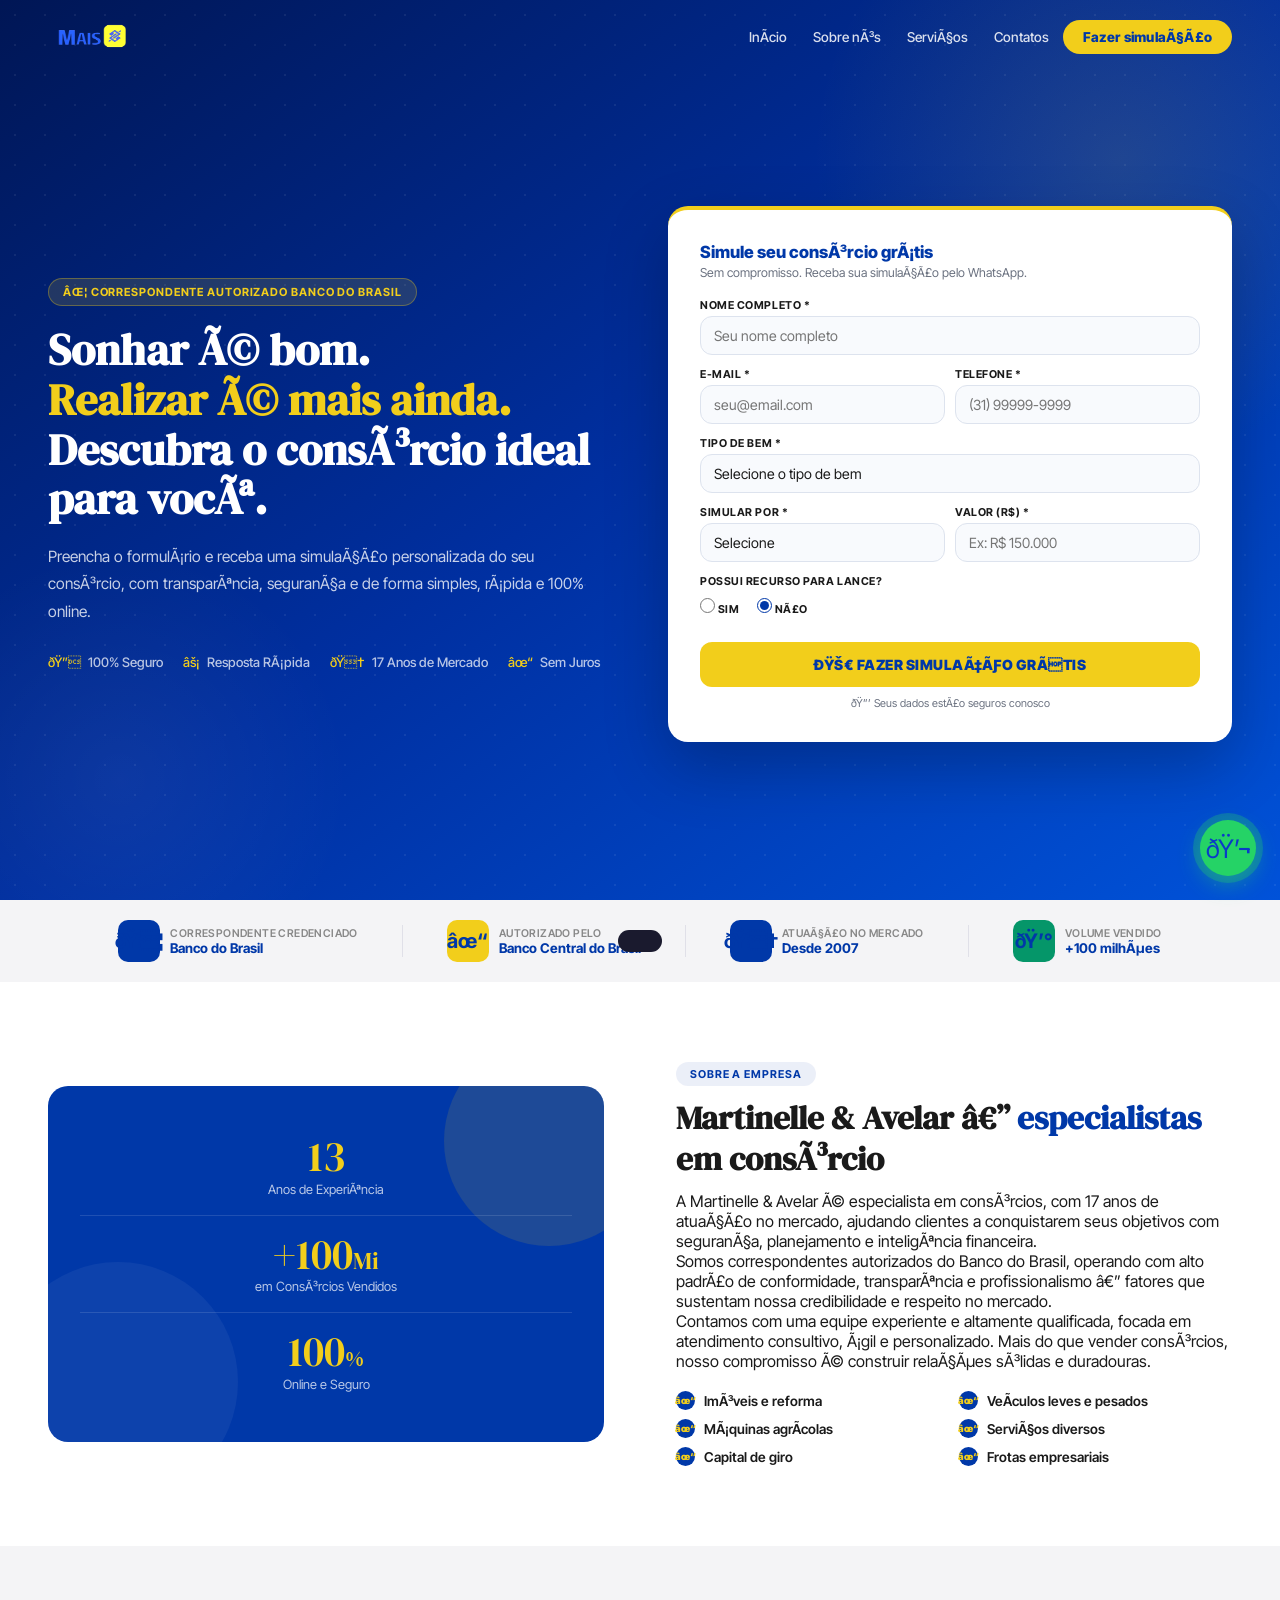
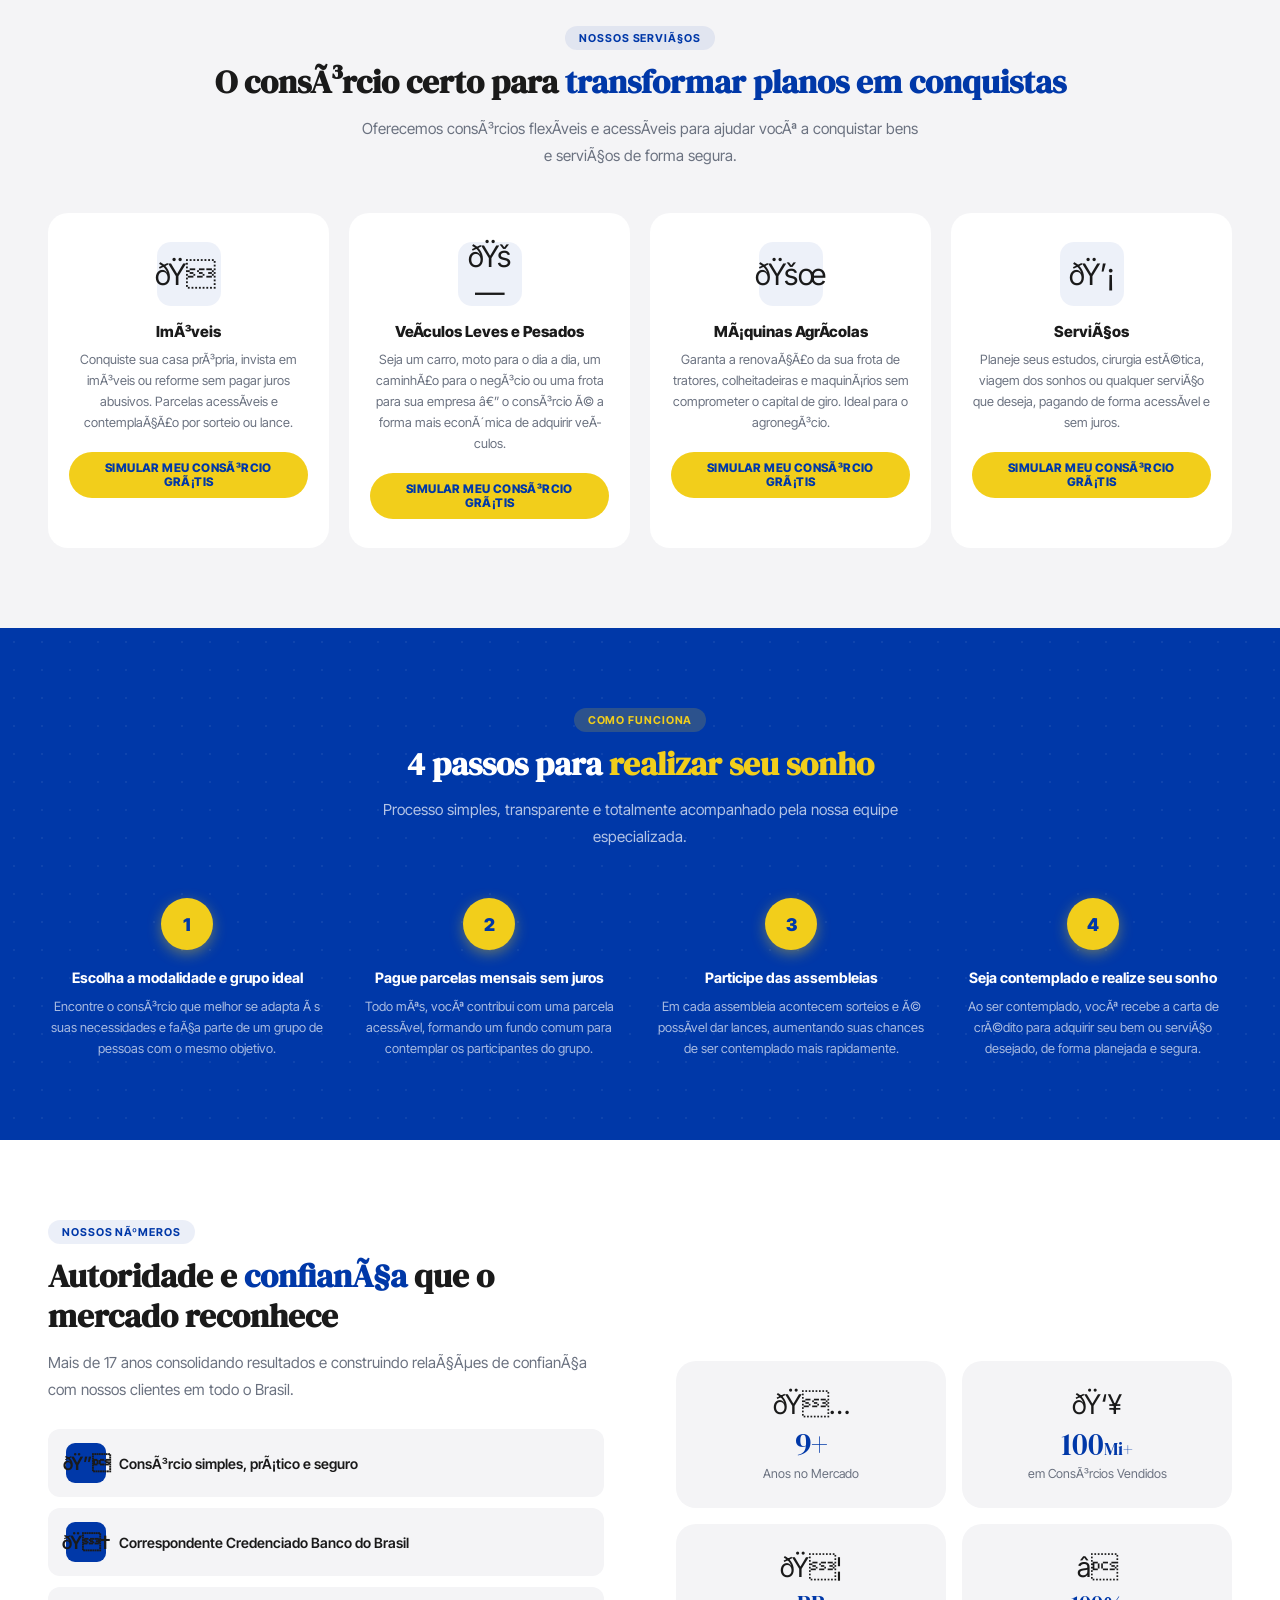
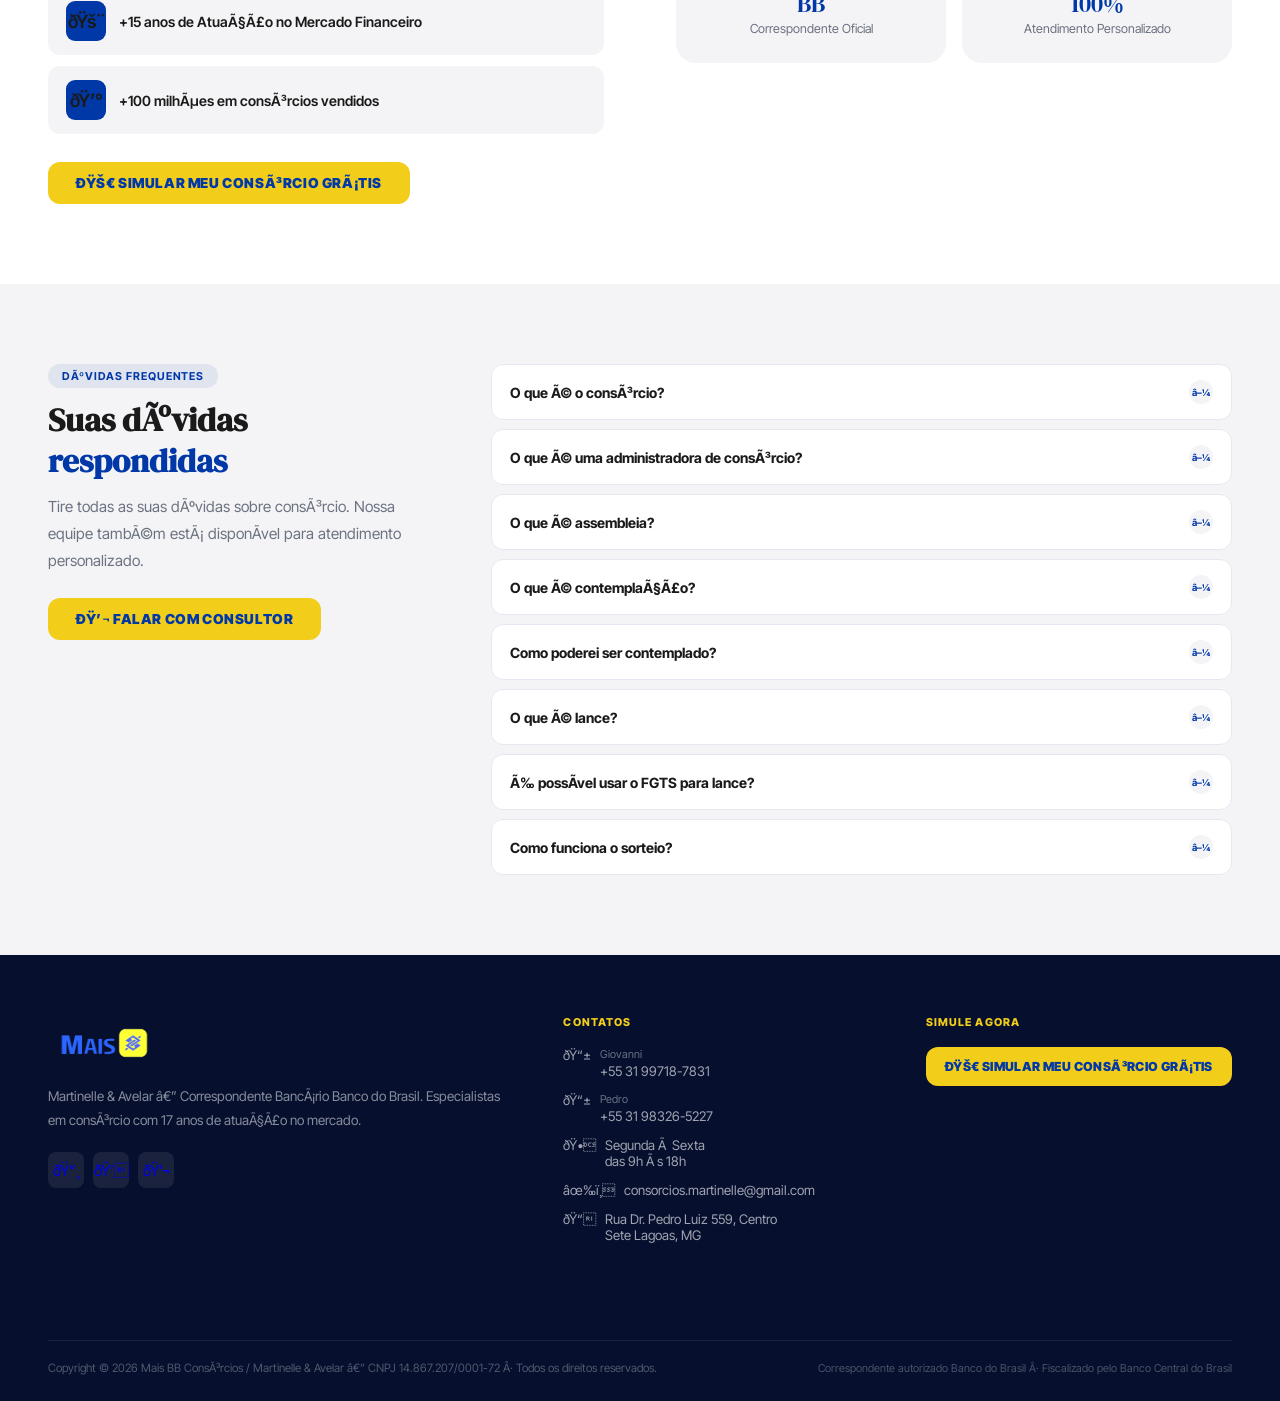
==== index.html @ 08d68978 "Update index.html" ====
<!DOCTYPE html>
<html lang="pt-br">
<head>
  <!-- Google Tag Manager -->
<script>(function(w,d,s,l,i){w[l]=w[l]||[];w[l].push({'gtm.start':
new Date().getTime(),event:'gtm.js'});var f=d.getElementsByTagName(s)[0],
j=d.createElement(s),dl=l!='dataLayer'?'&l='+l:'';j.async=true;j.src=
'https://www.googletagmanager.com/gtm.js?id='+i+dl;f.parentNode.insertBefore(j,f);
})(window,document,'script','dataLayer','GTM-KLZ6Z3PJ');</script>
<!-- End Google Tag Manager -->
  <!-- Meta Pixel Code -->
<script>
!function(f,b,e,v,n,t,s)
{if(f.fbq)return;n=f.fbq=function(){n.callMethod?
n.callMethod.apply(n,arguments):n.queue.push(arguments)};
if(!f._fbq)f._fbq=n;n.push=n;n.loaded=!0;n.version='2.0';
n.queue=[];t=b.createElement(e);t.async=!0;
t.src=v;s=b.getElementsByTagName(e)[0];
s.parentNode.insertBefore(t,s)}(window, document,'script',
'https://connect.facebook.net/en_US/fbevents.js');
fbq('init', '2531409233673374');
fbq('track', 'PageView');
</script>
<noscript><img height="1" width="1" style="display:none"
src="https://www.facebook.com/tr?id=2531409233673374&ev=PageView&noscript=1"
/></noscript>
<!-- End Meta Pixel Code -->
  <meta charset="UTF-8">
  <meta name="viewport" content="width=device-width, initial-scale=1.0, maximum-scale=1.0">
  <title>MAIS BB Consórcios | Martinelle &amp; Avelar – Correspondente Banco do Brasil</title>
  <meta name="description" content="Consórcios de imóveis, veículos, máquinas agrícolas e serviços. 17 anos de mercado, correspondente autorizado Banco do Brasil. Simule grátis!">
  <link rel="preconnect" href="https://fonts.googleapis.com">
  <link rel="preconnect" href="https://fonts.gstatic.com" crossorigin>
  <link href="https://fonts.googleapis.com/css2?family=DM+Serif+Display:ital@0;1&family=Inter+Tight:wght@300;400;500;600;700;800;900&display=swap" rel="stylesheet">
  <style>
    *, *::before, *::after { box-sizing:border-box; margin:0; padding:0; }
    :root {
      --azul:#0038A8; --azul-dark:#002275; --azul-mid:#0046cc;
      --amarelo:#F2CE1B; --amarelo-dark:#d4b010;
      --branco:#fff; --cinza:#F4F4F6; --cinza-2:#e0e0e8;
      --texto:#1A1A1A; --muted:#6b7280;
      --r:12px; --rlg:20px;
      --sh:0 4px 20px rgba(0,56,168,.1);
      --shlg:0 16px 48px rgba(0,56,168,.16);
      --tr:all .3s cubic-bezier(.4,0,.2,1);
    }
    html { scroll-behavior:smooth; }
    body { font-family:'Inter Tight',sans-serif; color:var(--texto); background:var(--branco); overflow-x:hidden; -webkit-font-smoothing:antialiased; }

    /* ANIMATIONS */
    @keyframes fadeInLeft  { from{opacity:0;transform:translateX(-28px)} to{opacity:1;transform:translateX(0)} }
    @keyframes fadeInRight { from{opacity:0;transform:translateX(28px)}  to{opacity:1;transform:translateX(0)} }
    @keyframes float       { 0%,100%{transform:translateY(0)} 50%{transform:translateY(-8px)} }
    @keyframes pulse-ring  { 0%{transform:scale(1);opacity:.6} 100%{transform:scale(1.5);opacity:0} }
    @keyframes spin        { to{transform:rotate(360deg)} }
    .anim{opacity:0;transform:translateY(32px);transition:opacity .65s ease,transform .65s ease;}
    .anim.from-left{transform:translateX(-32px);}
    .anim.from-right{transform:translateX(32px);}
    .anim.visible{opacity:1;transform:translate(0,0);}
    .anim.d1{transition-delay:.1s} .anim.d2{transition-delay:.2s}
    .anim.d3{transition-delay:.3s} .anim.d4{transition-delay:.4s}

    /* NAV */
    nav{
      position:fixed;top:0;left:0;right:0;z-index:900;
      padding:14px 48px;
      display:flex;align-items:center;justify-content:space-between;
      transition:var(--tr);
    }
    nav.scrolled{
      background:rgba(0,26,90,.97);
      backdrop-filter:blur(12px);
      padding:10px 48px;
      box-shadow:0 4px 24px rgba(0,0,0,.28);
    }
    .nav-logo{display:flex;align-items:center;gap:4px;text-decoration:none;}
    .nav-logo img{
      height:44px;width:auto;
      display:block;
      
      filter:brightness(1.05);
    }
    .nav-links{display:flex;align-items:center;gap:2px;list-style:none;}
    .nav-links a{
      color:rgba(255,255,255,.85);text-decoration:none;
      font-size:.85rem;font-weight:500;padding:8px 12px;
      border-radius:8px;transition:var(--tr);cursor:pointer;
    }
    .nav-links a:hover{color:var(--amarelo);background:rgba(255,255,255,.08);}
    .nav-cta{
      background:var(--amarelo)!important;color:var(--azul)!important;
      font-weight:800!important;padding:9px 20px!important;
      border-radius:50px!important;letter-spacing:.2px;
    }
    .nav-cta:hover{background:var(--amarelo-dark)!important;transform:translateY(-2px);box-shadow:0 6px 18px rgba(242,206,27,.4);}
    .hamburger{display:none;flex-direction:column;gap:5px;cursor:pointer;padding:8px;z-index:10;}
    .hamburger span{width:22px;height:2px;background:#fff;border-radius:2px;transition:var(--tr);display:block;}

    /* MOBILE NAV */
    .mobile-nav{
      position:fixed;inset:0;background:var(--azul-dark);z-index:1800;
      display:flex;flex-direction:column;align-items:center;justify-content:center;gap:28px;
      opacity:0;visibility:hidden;transition:var(--tr);
    }
    .mobile-nav.open{opacity:1;visibility:visible;}
    .mobile-nav a{color:#fff;text-decoration:none;font-size:1.4rem;font-weight:700;cursor:pointer;transition:var(--tr);}
    .mobile-nav a:hover{color:var(--amarelo);}
    .mob-close{position:absolute;top:20px;right:22px;background:none;border:none;color:#fff;font-size:1.8rem;cursor:pointer;line-height:1;}
    .mob-cta{background:var(--amarelo);color:var(--azul)!important;padding:12px 28px;border-radius:50px;font-size:1rem!important;}

    /* HERO */
    #hero{
      min-height:100vh;
      background:linear-gradient(145deg,#001655 0%,#002fa0 50%,#0052d9 100%);
      position:relative;display:flex;align-items:center;overflow:hidden;
      padding:120px 48px 72px;
    }
    .hero-bg-dots{
      position:absolute;inset:0;
      background-image:radial-gradient(rgba(255,255,255,.065) 1px,transparent 1px);
      background-size:30px 30px;pointer-events:none;
    }
    .hero-glow{
      position:absolute;top:-160px;right:-160px;
      width:640px;height:640px;border-radius:50%;
      background:radial-gradient(circle,rgba(242,206,27,.13) 0%,transparent 68%);
      pointer-events:none;
    }
    .hero-glow2{
      position:absolute;bottom:-120px;left:-120px;
      width:480px;height:480px;border-radius:50%;
      background:radial-gradient(circle,rgba(255,255,255,.05) 0%,transparent 68%);
      pointer-events:none;
    }
    .hero-inner{
      max-width:1200px;margin:0 auto;
      display:grid;grid-template-columns:1fr 1fr;gap:56px;
      align-items:center;position:relative;z-index:1;width:100%;
    }
    .hero-content{animation:fadeInLeft .85s ease both;}
    .hero-badge{
      display:inline-flex;align-items:center;gap:8px;
      background:rgba(242,206,27,.14);border:1px solid rgba(242,206,27,.32);
      color:var(--amarelo);padding:6px 14px;border-radius:50px;
      font-size:.7rem;font-weight:700;letter-spacing:.9px;
      text-transform:uppercase;margin-bottom:20px;
    }
    .hero-title{
      font-family:'DM Serif Display',serif;
      font-size:clamp(1.85rem,3.4vw,3.2rem);
      color:#fff;line-height:1.14;margin-bottom:18px;
    }
    .hero-title em{color:var(--amarelo);font-style:normal;}
    .hero-sub{color:rgba(255,255,255,.78);font-size:.97rem;line-height:1.78;margin-bottom:28px;}
    .hero-trust{display:flex;flex-wrap:wrap;gap:14px 20px;}
    .trust-item{display:flex;align-items:center;gap:7px;color:rgba(255,255,255,.72);font-size:.82rem;font-weight:500;}
    .ti{color:var(--amarelo);}

    /* FORM CARD */
    .form-card{
      background:#fff;border-radius:var(--rlg);padding:32px;
      box-shadow:0 24px 64px rgba(0,0,0,.24);
      animation:fadeInRight .85s ease .12s both;
      border-top:4px solid var(--amarelo);
    }
    .form-card-title{font-size:1.05rem;font-weight:800;color:var(--azul);margin-bottom:3px;}
    .form-card-sub{font-size:.77rem;color:var(--muted);margin-bottom:18px;}
    .fg{margin-bottom:12px;}
    .fg label{display:block;font-size:.68rem;font-weight:700;color:var(--texto);margin-bottom:4px;text-transform:uppercase;letter-spacing:.55px;}
    .fc{
      width:100%;padding:10px 13px;
      border:1.5px solid #dde3ee;border-radius:var(--r);
      font-size:.88rem;font-family:'Inter Tight',sans-serif;color:var(--texto);
      background:#f8fafd;transition:var(--tr);outline:none;appearance:none;
    }
    .fc:focus{border-color:var(--azul);background:#fff;box-shadow:0 0 0 3px rgba(0,56,168,.1);}
    .fg-row{display:grid;grid-template-columns:1fr 1fr;gap:10px;}
    .fg-val{display:grid;grid-template-columns:1fr 1fr;gap:10px;}
    .radio-g{display:flex;gap:18px;padding:6px 0;}
    .radio-opt{display:flex;align-items:center;gap:6px;cursor:pointer;font-size:.87rem;font-weight:500;}
    .radio-opt input{accent-color:var(--azul);width:15px;height:15px;cursor:pointer;}
    .btn-sub{
      width:100%;padding:14px;margin-top:4px;
      background:var(--amarelo);color:var(--azul);
      border:none;border-radius:var(--r);
      font-size:.88rem;font-weight:900;letter-spacing:.5px;text-transform:uppercase;
      font-family:'Inter Tight',sans-serif;cursor:pointer;transition:var(--tr);
      position:relative;overflow:hidden;
    }
    .btn-sub::after{content:'';position:absolute;inset:0;background:linear-gradient(90deg,transparent,rgba(255,255,255,.32),transparent);transform:translateX(-100%);transition:transform .5s ease;}
    .btn-sub:hover::after{transform:translateX(100%);}
    .btn-sub:hover{background:var(--amarelo-dark);transform:translateY(-2px);box-shadow:0 8px 22px rgba(242,206,27,.42);}
    .btn-sub:disabled{opacity:.6;pointer-events:none;}
    .form-sec{display:flex;align-items:center;justify-content:center;gap:5px;margin-top:9px;font-size:.68rem;color:var(--muted);}
    .spinner{display:inline-block;width:13px;height:13px;border:2px solid rgba(0,56,168,.22);border-top-color:var(--azul);border-radius:50%;animation:spin .6s linear infinite;vertical-align:middle;margin-right:5px;}

    /* PARTNER */
    .partner-strip{
      background:var(--cinza);padding:20px 40px;
      display:flex;align-items:center;justify-content:center;
      flex-wrap:wrap;gap:28px 44px;
    }
    .pitem{display:flex;align-items:center;gap:10px;color:var(--azul);font-weight:700;font-size:.84rem;}
    .picon{width:42px;height:42px;background:var(--azul);border-radius:10px;display:flex;align-items:center;justify-content:center;font-size:1.25rem;flex-shrink:0;}
    .pdiv{width:1px;height:32px;background:var(--cinza-2);}

    /* SECTIONS */
    section{padding:80px 48px;}
    .cont{max-width:1200px;margin:0 auto;}
    .s-tag{display:inline-block;background:rgba(0,56,168,.08);color:var(--azul);padding:5px 14px;border-radius:50px;font-size:.68rem;font-weight:700;letter-spacing:.9px;text-transform:uppercase;margin-bottom:12px;}
    .s-title{font-family:'DM Serif Display',serif;font-size:clamp(1.6rem,2.6vw,2.5rem);color:var(--texto);line-height:1.22;margin-bottom:12px;}
    .s-title span{color:var(--azul);}
    .s-desc{color:var(--muted);font-size:.95rem;line-height:1.78;max-width:560px;}

    /* ABOUT */
    #sobre{background:#fff;}
    .about-grid{display:grid;grid-template-columns:1fr 1fr;gap:72px;align-items:center;}
    .about-card{
      background:var(--azul);border-radius:var(--rlg);padding:32px;
      color:#fff;position:relative;overflow:hidden;
    }
    .about-card::before{content:'';position:absolute;top:-50px;right:-50px;width:210px;height:210px;background:rgba(242,206,27,.12);border-radius:50%;pointer-events:none;}
    .about-card::after{content:'';position:absolute;bottom:-60px;left:-50px;width:240px;height:240px;background:rgba(255,255,255,.05);border-radius:50%;pointer-events:none;}
    .av-stat{position:relative;z-index:1;text-align:center;padding:18px 0;border-bottom:1px solid rgba(255,255,255,.12);}
    .av-stat:last-child{border-bottom:none;}
    .av-num{font-family:'DM Serif Display',serif;font-size:2.6rem;color:var(--amarelo);line-height:1;}
    .av-lbl{font-size:.8rem;color:rgba(255,255,255,.72);margin-top:4px;}
    .about-content p{color:var(--muted);line-height:1.82;margin-bottom:16px;font-size:.93rem;}
    .about-list{display:grid;grid-template-columns:1fr 1fr;gap:9px;margin-top:20px;}
    .aitem{display:flex;align-items:center;gap:9px;font-size:.85rem;font-weight:600;color:var(--texto);}
    .aitem::before{content:'✓';display:inline-flex;align-items:center;justify-content:center;width:19px;height:19px;background:var(--azul);color:var(--amarelo);border-radius:50%;font-size:.6rem;flex-shrink:0;font-weight:900;}

    /* SERVICES */
    #servicos{background:var(--cinza);}
    .services-head{text-align:center;margin-bottom:44px;}
    .services-head .s-desc{margin:0 auto;}
    .serv-grid{display:grid;grid-template-columns:repeat(4,1fr);gap:20px;}
    .scard{
      background:#fff;border-radius:var(--rlg);padding:28px 20px;
      text-align:center;transition:var(--tr);
      border:1.5px solid transparent;position:relative;overflow:hidden;
    }
    .scard-bar{position:absolute;top:0;left:0;right:0;height:4px;background:linear-gradient(90deg,var(--azul),var(--azul-mid));transform:scaleX(0);transform-origin:left;transition:transform .32s ease;}
    .scard:hover .scard-bar{transform:scaleX(1);}
    .scard:hover{transform:translateY(-7px);box-shadow:var(--shlg);border-color:rgba(0,56,168,.1);}
    .scard-icon{width:64px;height:64px;background:rgba(0,56,168,.07);border-radius:14px;display:flex;align-items:center;justify-content:center;font-size:1.85rem;margin:0 auto 16px;transition:var(--tr);}
    .scard:hover .scard-icon{background:var(--azul);}
    .scard h3{font-size:.95rem;font-weight:800;color:var(--texto);margin-bottom:9px;}
    .scard p{font-size:.8rem;color:var(--muted);line-height:1.64;margin-bottom:18px;}
    .btn-scard{
      background:var(--amarelo);color:var(--azul);
      padding:9px 16px;border-radius:50px;font-size:.74rem;font-weight:800;
      cursor:pointer;border:none;font-family:'Inter Tight',sans-serif;
      text-transform:uppercase;letter-spacing:.4px;transition:var(--tr);
    }
    .btn-scard:hover{background:var(--azul);color:var(--amarelo);transform:scale(1.04);}

    /* HOW */
    #como{background:var(--azul);position:relative;overflow:hidden;}
    #como::before{
      content:'';position:absolute;inset:0;
      background-image:radial-gradient(rgba(255,255,255,.06) 1px,transparent 1px);
      background-size:28px 28px;pointer-events:none;
    }
    #como .s-title{color:#fff;}
    #como .s-tag{background:rgba(242,206,27,.18);color:var(--amarelo);}
    #como .s-desc{color:rgba(255,255,255,.7);}
    .como-head{text-align:center;position:relative;z-index:1;}
    .steps{display:grid;grid-template-columns:repeat(4,1fr);gap:24px;margin-top:48px;position:relative;z-index:1;}
    .step{text-align:center;}
    .step-num{width:52px;height:52px;background:var(--amarelo);color:var(--azul);border-radius:50%;display:flex;align-items:center;justify-content:center;font-size:1.1rem;font-weight:900;margin:0 auto 18px;box-shadow:0 4px 14px rgba(242,206,27,.4);}
    .step h3{font-size:.9rem;font-weight:700;color:#fff;margin-bottom:9px;line-height:1.35;}
    .step p{font-size:.8rem;color:rgba(255,255,255,.66);line-height:1.64;}

    /* AUTHORITY */
    #autoridade{background:#fff;}
    .auth-grid{display:grid;grid-template-columns:1fr 1fr;gap:72px;align-items:center;}
    .stats-4{display:grid;grid-template-columns:1fr 1fr;gap:16px;}
    .stat-c{
      background:var(--cinza);border-radius:var(--rlg);padding:26px 20px;
      text-align:center;transition:var(--tr);border:1.5px solid transparent;
    }
    .stat-c:hover{border-color:var(--azul);transform:translateY(-4px);box-shadow:var(--sh);background:#fff;}
    .stat-c .si{font-size:1.7rem;margin-bottom:8px;}
    .stat-num{font-family:'DM Serif Display',serif;font-size:1.95rem;color:var(--azul);line-height:1;margin-bottom:5px;}
    .stat-lbl{font-size:.78rem;color:var(--muted);}
    .auth-badges{display:flex;flex-direction:column;gap:11px;margin-top:26px;}
    .abadge{display:flex;align-items:center;gap:13px;background:var(--cinza);padding:14px 18px;border-radius:var(--r);font-weight:600;font-size:.88rem;transition:var(--tr);}
    .abadge:hover{background:rgba(0,56,168,.06);transform:translateX(4px);}
    .abi{width:40px;height:40px;background:var(--azul);border-radius:9px;display:flex;align-items:center;justify-content:center;font-size:1.15rem;flex-shrink:0;}
    .btn-main{
      display:inline-block;background:var(--amarelo);color:var(--azul);
      padding:13px 28px;border-radius:var(--r);font-weight:900;font-size:.86rem;
      text-transform:uppercase;letter-spacing:.6px;cursor:pointer;
      border:none;font-family:'Inter Tight',sans-serif;transition:var(--tr);text-decoration:none;
    }
    .btn-main:hover{background:var(--amarelo-dark);transform:translateY(-2px);box-shadow:0 8px 22px rgba(242,206,27,.4);}

    /* FAQ */
    #faq{background:var(--cinza);}
    .faq-wrap{display:grid;grid-template-columns:1fr 2fr;gap:72px;align-items:start;}
    .faq-sticky{position:sticky;top:96px;}
    .faq-list{display:flex;flex-direction:column;gap:9px;}
    .fitem{background:#fff;border:1.5px solid #e4e8f0;border-radius:var(--r);overflow:hidden;transition:var(--tr);}
    .fitem.open{border-color:var(--azul);box-shadow:var(--sh);}
    .fq{padding:15px 18px;font-weight:700;font-size:.88rem;cursor:pointer;display:flex;align-items:center;justify-content:space-between;gap:14px;color:var(--texto);transition:var(--tr);}
    .fitem.open .fq{color:var(--azul);background:rgba(0,56,168,.03);}
    .fq-arr{width:24px;height:24px;background:var(--cinza);border-radius:50%;display:flex;align-items:center;justify-content:center;font-size:.6rem;flex-shrink:0;transition:var(--tr);color:var(--azul);}
    .fitem.open .fq-arr{background:var(--azul);color:var(--amarelo);transform:rotate(180deg);}
    .fa-wrap{max-height:0;overflow:hidden;transition:max-height .38s ease;}
    .fa-inner{padding:0 18px 15px;color:var(--muted);font-size:.84rem;line-height:1.72;}

    /* FOOTER */
    footer{background:#060f2e;color:#fff;padding:60px 48px 26px;}
    .footer-in{max-width:1200px;margin:0 auto;}
    .footer-top{display:grid;grid-template-columns:1.5fr 1fr 1fr;gap:56px;margin-bottom:48px;}
    .ftl-logo img{height:56px;width:auto;filter:brightness(1.1);display:block;margin-bottom:14px;}
    .ftl-desc{color:rgba(255,255,255,.52);font-size:.84rem;line-height:1.75;margin-bottom:20px;}
    .socials{display:flex;gap:9px;}
    .soc-btn{width:36px;height:36px;background:rgba(255,255,255,.08);border-radius:8px;display:flex;align-items:center;justify-content:center;text-decoration:none;font-size:.95rem;transition:var(--tr);}
    .soc-btn:hover{background:var(--amarelo);}
    .ft-head{font-size:.68rem;font-weight:800;text-transform:uppercase;letter-spacing:1.1px;color:var(--amarelo);margin-bottom:18px;}
    .fci{display:flex;align-items:flex-start;gap:9px;margin-bottom:13px;color:rgba(255,255,255,.62);font-size:.83rem;}
    .fci a{color:rgba(255,255,255,.62);text-decoration:none;}
    .fci a:hover{color:var(--amarelo);}
    .btn-foot{display:block;width:100%;background:var(--amarelo);color:var(--azul);padding:12px 16px;border-radius:var(--r);font-weight:900;font-size:.78rem;text-align:center;cursor:pointer;border:none;font-family:'Inter Tight',sans-serif;transition:var(--tr);text-transform:uppercase;letter-spacing:.4px;margin-bottom:16px;}
    .btn-foot:hover{background:var(--amarelo-dark);transform:translateY(-2px);}
    .foot-map{border-radius:var(--r);overflow:hidden;margin-top:12px;}
    .foot-hr{border:none;border-top:1px solid rgba(255,255,255,.08);margin-bottom:20px;}
    .foot-bot{display:flex;align-items:center;justify-content:space-between;flex-wrap:wrap;gap:10px;}
    .foot-copy{color:rgba(255,255,255,.3);font-size:.72rem;}

    /* WA */
    .wa-float{
      position:fixed;bottom:24px;right:24px;z-index:800;
      width:56px;height:56px;background:#25D366;border-radius:50%;
      display:flex;align-items:center;justify-content:center;
      text-decoration:none;font-size:1.6rem;
      box-shadow:0 8px 22px rgba(37,211,102,.42);
      animation:float 3s ease-in-out infinite;
    }
    .wa-float:hover{animation:none;transform:scale(1.12);}
    .wa-ring{position:absolute;inset:-7px;border-radius:50%;background:rgba(37,211,102,.28);animation:pulse-ring 2s ease-out infinite;}

    /* MODAL */
    .modal-bg{position:fixed;inset:0;background:rgba(0,0,0,.6);z-index:2000;display:flex;align-items:center;justify-content:center;padding:16px;opacity:0;visibility:hidden;transition:var(--tr);}
    .modal-bg.open{opacity:1;visibility:visible;}
    .modal-box{background:#fff;border-radius:var(--rlg);padding:36px;max-width:500px;width:100%;max-height:90vh;overflow-y:auto;transform:scale(.92) translateY(18px);transition:var(--tr);border-top:4px solid var(--amarelo);}
    .modal-bg.open .modal-box{transform:scale(1) translateY(0);}
    .modal-head{display:flex;align-items:center;justify-content:space-between;margin-bottom:20px;}
    .modal-head h2{font-size:1rem;font-weight:800;color:var(--azul);}
    .m-close{width:30px;height:30px;background:var(--cinza);border:none;border-radius:50%;cursor:pointer;display:flex;align-items:center;justify-content:center;font-size:1rem;color:var(--muted);transition:var(--tr);}
    .m-close:hover{background:var(--azul);color:#fff;}
    .clist{display:flex;flex-direction:column;gap:11px;}
    .ci{display:flex;align-items:center;gap:13px;background:var(--cinza);padding:13px 15px;border-radius:var(--r);}
    .cci{width:40px;height:40px;background:var(--azul);border-radius:9px;display:flex;align-items:center;justify-content:center;font-size:1.15rem;flex-shrink:0;}
    .ccl{font-size:.68rem;color:var(--muted);font-weight:700;text-transform:uppercase;letter-spacing:.4px;}
    .ccv{font-size:.86rem;font-weight:600;color:var(--texto);}
    .ccv a{color:inherit;text-decoration:none;}
    .ccv a:hover{color:var(--azul);}
    .cta-modal{display:block;width:100%;background:var(--amarelo);color:var(--azul);padding:13px;border-radius:var(--r);font-weight:900;font-size:.84rem;text-align:center;cursor:pointer;border:none;font-family:'Inter Tight',sans-serif;text-transform:uppercase;letter-spacing:.5px;transition:var(--tr);margin-top:18px;}
    .cta-modal:hover{background:var(--amarelo-dark);transform:translateY(-2px);}

    /* TOAST */
    .toast{position:fixed;bottom:18px;left:50%;transform:translateX(-50%) translateY(70px);background:#1a1a2e;color:#fff;padding:11px 22px;border-radius:50px;font-size:.82rem;font-weight:600;z-index:9999;transition:transform .38s cubic-bezier(.4,0,.2,1);white-space:nowrap;pointer-events:none;}
    .toast.show{transform:translateX(-50%) translateY(0);}
    .toast.ok{background:#059669;}
    .toast.err{background:#e11d48;}

    /* ===================== RESPONSIVE ===================== */
    @media(max-width:1100px){
      .serv-grid{grid-template-columns:repeat(2,1fr);}
      .steps{grid-template-columns:repeat(2,1fr);}
      .about-grid,.auth-grid{gap:44px;}
      .footer-top{grid-template-columns:1fr 1fr;}
    }
    @media(max-width:900px){
      nav,nav.scrolled{padding:12px 20px;}
      .nav-links{display:none;}
      .hamburger{display:flex;}
      #hero{padding:88px 20px 52px;}
      .hero-inner{grid-template-columns:1fr;gap:32px;}
      .hero-title{font-size:clamp(1.7rem,6vw,2.4rem);}
      .hero-sub{font-size:.93rem;}
      .hero-trust{gap:10px 16px;}
      .form-card{padding:24px 20px;}
      .fg-row,.fg-val{grid-template-columns:1fr;}
      section{padding:56px 20px;}
      .about-grid,.auth-grid,.faq-wrap{grid-template-columns:1fr;gap:32px;}
      .faq-sticky{position:static;}
      .faq-wrap{gap:28px;}
      .footer-top{grid-template-columns:1fr;gap:32px;}
      footer{padding:44px 20px 22px;}
      .foot-bot{flex-direction:column;align-items:flex-start;gap:8px;}
      .partner-strip{padding:18px 16px;gap:18px 28px;}
      .pdiv{display:none;}
      .about-list{grid-template-columns:1fr 1fr;}
    }
    @media(max-width:600px){
      .serv-grid{grid-template-columns:1fr;}
      .steps{grid-template-columns:1fr;}
      .stats-4{grid-template-columns:1fr 1fr;}
      .about-list{grid-template-columns:1fr;}
      .hero-title{font-size:1.7rem;line-height:1.18;}
      .hero-badge{font-size:.64rem;padding:5px 11px;}
      .form-card{padding:20px 16px;}
      .fc{font-size:.84rem;padding:9px 11px;}
      .btn-sub{font-size:.82rem;padding:13px;}
      .s-title{font-size:1.55rem;}
      .scard{padding:24px 16px;}
      section{padding:48px 16px;}
      .step{padding:0 4px;}
      .modal-box{padding:24px 18px;}
      nav,nav.scrolled{padding:10px 16px;}
      .pitem{font-size:.78rem;}
      .pitem > div:last-child > div:first-child{font-size:.65rem;}
      .partner-strip{gap:14px 20px;}
    }
    @media(max-width:380px){
      .stats-4{grid-template-columns:1fr;}
      .hero-title{font-size:1.55rem;}
    }
  </style>
</head>
<body>
<!-- Google Tag Manager (noscript) -->
<noscript><iframe src="https://www.googletagmanager.com/ns.html?id=GTM-KLZ6Z3PJ"
height="0" width="0" style="display:none;visibility:hidden"></iframe></noscript>
<!-- End Google Tag Manager (noscript) -->
<!-- NAV -->
<nav id="navbar">
  <a class="nav-logo" href="#hero">
    <img src="[data-uri]" alt="MAIS BB Consórcios">
  </a>
  <ul class="nav-links">
    <li><a href="#hero">Início</a></li>
    <li><a href="#sobre">Sobre nós</a></li>
    <li><a href="#servicos">Serviços</a></li>
    <li><a onclick="openContactModal()">Contatos</a></li>
    <li><a class="nav-cta" href="#hero" onclick="focusHeroForm(event)">Fazer simulação</a></li>
  </ul>
  <div class="hamburger" id="ham" onclick="openMobileMenu()">
    <span></span><span></span><span></span>
  </div>
</nav>

<div class="mobile-nav" id="mobileNav">
  <button class="mob-close" onclick="closeMobileMenu()">✕</button>
  <a href="#hero" onclick="closeMobileMenu()">Início</a>
  <a href="#sobre" onclick="closeMobileMenu()">Sobre nós</a>
  <a href="#servicos" onclick="closeMobileMenu()">Serviços</a>
  <a onclick="closeMobileMenu();openContactModal()">Contatos</a>
  <a class="mob-cta" href="#hero" onclick="closeMobileMenu();focusHeroForm(event)">Fazer Simulação</a>
</div>

<!-- HERO -->
<section id="hero">
  <div class="hero-bg-dots"></div>
  <div class="hero-glow"></div>
  <div class="hero-glow2"></div>
  <div class="hero-inner">
    <div class="hero-content">
      <div class="hero-badge">✦ Correspondente Autorizado Banco do Brasil</div>
      <h1 class="hero-title">
        Sonhar é bom.<br><em>Realizar é mais ainda.</em><br>
        Descubra o consórcio ideal para você.
      </h1>
      <p class="hero-sub">Preencha o formulário e receba uma simulação personalizada do seu consórcio, com transparência, segurança e de forma simples, rápida e 100% online.</p>
      <div class="hero-trust">
        <div class="trust-item"><span class="ti">🔐</span> 100% Seguro</div>
        <div class="trust-item"><span class="ti">⚡</span> Resposta Rápida</div>
        <div class="trust-item"><span class="ti">🏆</span> 17 Anos de Mercado</div>
        <div class="trust-item"><span class="ti">✓</span> Sem Juros</div>
      </div>
    </div>
    <div class="form-card">
      <div class="form-card-title">Simule seu consórcio grátis</div>
      <div class="form-card-sub">Sem compromisso. Receba sua simulação pelo WhatsApp.</div>
      <form id="heroForm" onsubmit="handleSubmit(event,'hero')">
        <div class="fg">
          <label>Nome completo *</label>
          <input class="fc" id="h_nome" type="text" placeholder="Seu nome completo" autocomplete="name" required>
        </div>
        <div class="fg-row">
          <div class="fg">
            <label>E-mail *</label>
            <input class="fc" id="h_email" type="email" placeholder="seu@email.com" autocomplete="email" required>
          </div>
          <div class="fg">
            <label>Telefone *</label>
            <input class="fc" id="h_tel" type="tel" placeholder="(31) 99999-9999" autocomplete="tel" required>
          </div>
        </div>
        <div class="fg">
          <label>Tipo de bem *</label>
          <select class="fc" id="h_tipo" required>
            <option value="">Selecione o tipo de bem</option>
            <option value="Imóvel">🏠 Imóvel</option>
            <option value="Carro">🚗 Carro</option>
            <option value="Moto">🏍️ Moto</option>
            <option value="Veículo Pesado / Caminhão">🚛 Veículo Pesado / Caminhão</option>
            <option value="Máquina Agrícola">🚜 Máquina Agrícola</option>
            <option value="Serviço">💡 Serviço</option>
          </select>
        </div>
        <div class="fg-val">
          <div class="fg">
            <label>Simular por *</label>
            <select class="fc" id="h_vtipo" required>
              <option value="">Selecione</option>
              <option value="Valor do bem">Valor do bem</option>
              <option value="Valor da prestação">Valor da prestação</option>
            </select>
          </div>
          <div class="fg">
            <label>Valor (R$) *</label>
            <input class="fc" id="h_valor" type="text" placeholder="Ex: R$ 150.000" required oninput="maskMoney(this)">
          </div>
        </div>
        <div class="fg">
          <label>Possui recurso para lance?</label>
          <div class="radio-g">
            <label class="radio-opt"><input type="radio" name="h_lance" value="Sim"> Sim</label>
            <label class="radio-opt"><input type="radio" name="h_lance" value="Não" checked> Não</label>
          </div>
        </div>
        <button class="btn-sub" type="submit" id="heroBtn">🚀 FAZER SIMULAÇÃO GRÁTIS</button>
        <div class="form-sec">🔒 Seus dados estão seguros conosco</div>
      </form>
    </div>
  </div>
</section>

<!-- PARTNER STRIP -->
<div class="partner-strip">
  <div class="pitem"><div class="picon">🏦</div><div><div style="font-size:.67rem;color:#888;font-weight:600;text-transform:uppercase;letter-spacing:.4px">Correspondente Credenciado</div><div>Banco do Brasil</div></div></div>
  <div class="pdiv"></div>
  <div class="pitem"><div class="picon" style="background:var(--amarelo);color:var(--azul)">✓</div><div><div style="font-size:.67rem;color:#888;font-weight:600;text-transform:uppercase;letter-spacing:.4px">Autorizado pelo</div><div>Banco Central do Brasil</div></div></div>
  <div class="pdiv"></div>
  <div class="pitem"><div class="picon">🏆</div><div><div style="font-size:.67rem;color:#888;font-weight:600;text-transform:uppercase;letter-spacing:.4px">Atuação no Mercado</div><div>Desde 2007</div></div></div>
  <div class="pdiv"></div>
  <div class="pitem"><div class="picon" style="background:#059669">💰</div><div><div style="font-size:.67rem;color:#888;font-weight:600;text-transform:uppercase;letter-spacing:.4px">Volume Vendido</div><div>+100 milhões</div></div></div>
</div>

<!-- ABOUT -->
<section id="sobre">
  <div class="cont">
    <div class="about-grid">
      <div class="anim from-left">
        <div class="about-card">
          <div class="av-stat"><div class="av-num counter" data-target="17">0</div><div class="av-lbl">Anos de Experiência</div></div>
          <div class="av-stat"><div class="av-num">+100<span style="font-size:1.5rem">Mi</span></div><div class="av-lbl">em Consórcios Vendidos</div></div>
          <div class="av-stat"><div class="av-num">100<span style="font-size:1.35rem">%</span></div><div class="av-lbl">Online e Seguro</div></div>
        </div>
      </div>
      <div class="anim from-right">
        <span class="s-tag">Sobre a Empresa</span>
        <h2 class="s-title">Martinelle &amp; Avelar — <span>especialistas</span> em consórcio</h2>
        <p>A Martinelle &amp; Avelar é especialista em consórcios, com 17 anos de atuação no mercado, ajudando clientes a conquistarem seus objetivos com segurança, planejamento e inteligência financeira.</p>
        <p>Somos correspondentes autorizados do Banco do Brasil, operando com alto padrão de conformidade, transparência e profissionalismo — fatores que sustentam nossa credibilidade e respeito no mercado.</p>
        <p>Contamos com uma equipe experiente e altamente qualificada, focada em atendimento consultivo, ágil e personalizado. Mais do que vender consórcios, nosso compromisso é construir relações sólidas e duradouras.</p>
        <div class="about-list">
          <div class="aitem">Imóveis e reforma</div>
          <div class="aitem">Veículos leves e pesados</div>
          <div class="aitem">Máquinas agrícolas</div>
          <div class="aitem">Serviços diversos</div>
          <div class="aitem">Capital de giro</div>
          <div class="aitem">Frotas empresariais</div>
        </div>
      </div>
    </div>
  </div>
</section>

<!-- SERVICES -->
<section id="servicos">
  <div class="cont">
    <div class="services-head">
      <span class="s-tag anim">Nossos serviços</span>
      <h2 class="s-title anim" style="text-align:center">O consórcio certo para <span>transformar planos em conquistas</span></h2>
      <p class="s-desc anim">Oferecemos consórcios flexíveis e acessíveis para ajudar você a conquistar bens e serviços de forma segura.</p>
    </div>
    <div class="serv-grid">
      <div class="scard anim d1"><div class="scard-bar"></div><div class="scard-icon">🏠</div><h3>Imóveis</h3><p>Conquiste sua casa própria, invista em imóveis ou reforme sem pagar juros abusivos. Parcelas acessíveis e contemplação por sorteio ou lance.</p><button class="btn-scard" onclick="openFormModal('Imóvel')">Simular meu Consórcio Grátis</button></div>
      <div class="scard anim d2"><div class="scard-bar"></div><div class="scard-icon">🚗</div><h3>Veículos Leves e Pesados</h3><p>Seja um carro, moto para o dia a dia, um caminhão para o negócio ou uma frota para sua empresa — o consórcio é a forma mais econômica de adquirir veículos.</p><button class="btn-scard" onclick="openFormModal('Carro')">Simular meu Consórcio Grátis</button></div>
      <div class="scard anim d3"><div class="scard-bar"></div><div class="scard-icon">🚜</div><h3>Máquinas Agrícolas</h3><p>Garanta a renovação da sua frota de tratores, colheitadeiras e maquinários sem comprometer o capital de giro. Ideal para o agronegócio.</p><button class="btn-scard" onclick="openFormModal('Máquina Agrícola')">Simular meu Consórcio Grátis</button></div>
      <div class="scard anim d4"><div class="scard-bar"></div><div class="scard-icon">💡</div><h3>Serviços</h3><p>Planeje seus estudos, cirurgia estética, viagem dos sonhos ou qualquer serviço que deseja, pagando de forma acessível e sem juros.</p><button class="btn-scard" onclick="openFormModal('Serviço')">Simular meu Consórcio Grátis</button></div>
    </div>
  </div>
</section>

<!-- HOW IT WORKS -->
<section id="como">
  <div class="cont">
    <div class="como-head">
      <span class="s-tag anim">Como funciona</span>
      <h2 class="s-title anim">4 passos para <em style="color:var(--amarelo);font-style:normal">realizar seu sonho</em></h2>
      <p class="s-desc anim" style="margin:0 auto">Processo simples, transparente e totalmente acompanhado pela nossa equipe especializada.</p>
    </div>
    <div class="steps">
      <div class="step anim d1"><div class="step-num">1</div><h3>Escolha a modalidade e grupo ideal</h3><p>Encontre o consórcio que melhor se adapta às suas necessidades e faça parte de um grupo de pessoas com o mesmo objetivo.</p></div>
      <div class="step anim d2"><div class="step-num">2</div><h3>Pague parcelas mensais sem juros</h3><p>Todo mês, você contribui com uma parcela acessível, formando um fundo comum para contemplar os participantes do grupo.</p></div>
      <div class="step anim d3"><div class="step-num">3</div><h3>Participe das assembleias</h3><p>Em cada assembleia acontecem sorteios e é possível dar lances, aumentando suas chances de ser contemplado mais rapidamente.</p></div>
      <div class="step anim d4"><div class="step-num">4</div><h3>Seja contemplado e realize seu sonho</h3><p>Ao ser contemplado, você recebe a carta de crédito para adquirir seu bem ou serviço desejado, de forma planejada e segura.</p></div>
    </div>
  </div>
</section>

<!-- AUTHORITY -->
<section id="autoridade">
  <div class="cont">
    <div class="auth-grid">
      <div class="anim from-left">
        <span class="s-tag">Nossos Números</span>
        <h2 class="s-title">Autoridade e <span>confiança</span> que o mercado reconhece</h2>
        <p class="s-desc">Mais de 17 anos consolidando resultados e construindo relações de confiança com nossos clientes em todo o Brasil.</p>
        <div class="auth-badges">
          <div class="abadge"><div class="abi">🔐</div>Consórcio simples, prático e seguro</div>
          <div class="abadge"><div class="abi">🏆</div>Correspondente Credenciado Banco do Brasil</div>
          <div class="abadge"><div class="abi">🚨</div>+15 anos de Atuação no Mercado Financeiro</div>
          <div class="abadge"><div class="abi">💰</div>+100 milhões em consórcios vendidos</div>
        </div>
        <div style="margin-top:28px"><button class="btn-main" onclick="openFormModal('')">🚀 Simular meu Consórcio Grátis</button></div>
      </div>
      <div class="anim from-right">
        <div class="stats-4">
          <div class="stat-c"><div class="si">🏅</div><div class="stat-num"><span class="counter" data-target="17">0</span>+</div><div class="stat-lbl">Anos no Mercado</div></div>
          <div class="stat-c"><div class="si">👥</div><div class="stat-num">100<span style="font-size:1.1rem">Mi+</span></div><div class="stat-lbl">em Consórcios Vendidos</div></div>
          <div class="stat-c"><div class="si">🏦</div><div class="stat-num" style="font-size:1.5rem">BB</div><div class="stat-lbl">Correspondente Oficial</div></div>
          <div class="stat-c"><div class="si">⭐</div><div class="stat-num" style="font-size:1.5rem">100%</div><div class="stat-lbl">Atendimento Personalizado</div></div>
        </div>
      </div>
    </div>
  </div>
</section>

<!-- FAQ -->
<section id="faq">
  <div class="cont">
    <div class="faq-wrap">
      <div class="faq-sticky anim from-left">
        <span class="s-tag">Dúvidas Frequentes</span>
        <h2 class="s-title">Suas dúvidas <span>respondidas</span></h2>
        <p class="s-desc">Tire todas as suas dúvidas sobre consórcio. Nossa equipe também está disponível para atendimento personalizado.</p>
        <div style="margin-top:24px"><button class="btn-main" onclick="openContactModal()">💬 Falar com consultor</button></div>
      </div>
      <div class="faq-list anim from-right">
        <div class="fitem"><div class="fq" onclick="toggleFaq(this)">O que é o consórcio? <span class="fq-arr">▼</span></div><div class="fa-wrap"><div class="fa-inner">Consórcio é uma modalidade de compra baseada na união de pessoas — físicas ou jurídicas — em grupos, com o objetivo de formar uma poupança comum para aquisição de bens móveis, imóveis ou serviços. Esses grupos são administrados por empresas autorizadas e fiscalizadas pelo Banco Central do Brasil, garantindo segurança e transparência em todo o processo.</div></div></div>
        <div class="fitem"><div class="fq" onclick="toggleFaq(this)">O que é uma administradora de consórcio? <span class="fq-arr">▼</span></div><div class="fa-wrap"><div class="fa-inner">É a empresa responsável por organizar, gerir e administrar os grupos de consórcio. Cabe à administradora garantir o funcionamento correto do grupo, realizar assembleias, conduzir sorteios, gerenciar os lances e assegurar que todas as regras estejam de acordo com a regulamentação do Banco Central.</div></div></div>
        <div class="fitem"><div class="fq" onclick="toggleFaq(this)">O que é assembleia? <span class="fq-arr">▼</span></div><div class="fa-wrap"><div class="fa-inner">A assembleia é a reunião mensal dos participantes do consórcio. Nela são realizados os sorteios e a apuração dos lances, definindo quais consorciados serão contemplados naquele período.</div></div></div>
        <div class="fitem"><div class="fq" onclick="toggleFaq(this)">O que é contemplação? <span class="fq-arr">▼</span></div><div class="fa-wrap"><div class="fa-inner">A contemplação é o momento em que o consorciado recebe o direito de utilizar a carta de crédito para adquirir o bem ou serviço desejado. Ela pode ocorrer por sorteio ou por lance, conforme as regras do grupo.</div></div></div>
        <div class="fitem"><div class="fq" onclick="toggleFaq(this)">Como poderei ser contemplado? <span class="fq-arr">▼</span></div><div class="fa-wrap"><div class="fa-inner">Existem duas formas principais: por sorteio, realizado mensalmente nas assembleias; e por lance, quando o consorciado antecipa parcelas para aumentar suas chances. Ambas seguem critérios definidos pela administradora do consórcio.</div></div></div>
        <div class="fitem"><div class="fq" onclick="toggleFaq(this)">O que é lance? <span class="fq-arr">▼</span></div><div class="fa-wrap"><div class="fa-inner">O lance é a antecipação de parcelas ofertada pelo consorciado com o objetivo de ser contemplado mais rapidamente. Geralmente, vence o maior lance dentro do grupo, conforme as regras estabelecidas em contrato.</div></div></div>
        <div class="fitem"><div class="fq" onclick="toggleFaq(this)">É possível usar o FGTS para lance? <span class="fq-arr">▼</span></div><div class="fa-wrap"><div class="fa-inner">Sim, em consórcios imobiliários é possível utilizar o saldo do FGTS para ofertar lances, desde que o consorciado atenda às regras estabelecidas pela Caixa Econômica Federal e pela administradora do consórcio.</div></div></div>
        <div class="fitem"><div class="fq" onclick="toggleFaq(this)">Como funciona o sorteio? <span class="fq-arr">▼</span></div><div class="fa-wrap"><div class="fa-inner">O sorteio é realizado mensalmente durante as assembleias, garantindo igualdade de condições para todos os participantes do grupo. Ele define, de forma aleatória, quais consorciados serão contemplados naquele período, independentemente de lances.</div></div></div>
      </div>
    </div>
  </div>
</section>

<!-- FOOTER -->
<footer>
  <div class="footer-in">
    <div class="footer-top">
      <div>
        <div class="ftl-logo">
          <img src="[data-uri]" alt="MAIS BB Consórcios">
        </div>
        <p class="ftl-desc">Martinelle &amp; Avelar — Correspondente Bancário Banco do Brasil. Especialistas em consórcio com 17 anos de atuação no mercado.</p>
        <div class="socials">
          <a class="soc-btn" href="#" title="Instagram">📸</a>
          <a class="soc-btn" href="#" title="Facebook">👍</a>
          <a class="soc-btn" href="https://wa.me/5531971283485" target="_blank" title="WhatsApp">💬</a>
        </div>
      </div>
      <div>
        <div class="ft-head">Contatos</div>
        <div class="fci"><span>📱</span><div><div style="font-size:.68rem;color:rgba(255,255,255,.4);margin-bottom:2px">Giovanni</div><a href="tel:+5531971283485">+55 31 99718-7831</a></div></div>
        <div class="fci"><span>📱</span><div><div style="font-size:.68rem;color:rgba(255,255,255,.4);margin-bottom:2px">Pedro</div><a href="tel:+5531983265227">+55 31 98326-5227</a></div></div>
        <div class="fci"><span>🕐</span><div>Segunda à Sexta<br>das 9h às 18h</div></div>
        <div class="fci"><span>✉️</span><a href="mailto:consorcios.martinelle@gmail.com">consorcios.martinelle@gmail.com</a></div>
        <div class="fci"><span>📍</span><div>Rua Dr. Pedro Luiz 559, Centro<br>Sete Lagoas, MG</div></div>
      </div>
      <div>
        <div class="ft-head">Simule Agora</div>
        <button class="btn-foot" onclick="openFormModal('')">🚀 Simular meu Consórcio Grátis</button>
        <div class="foot-map">
          <iframe src="https://maps.google.com/maps?q=Rua+Dr+Pedro+Luiz+559+Centro+Sete+Lagoas+MG+Brasil&output=embed&z=16" width="100%" height="190" style="border:0;display:block" allowfullscreen loading="lazy" referrerpolicy="no-referrer-when-downgrade"></iframe>
        </div>
      </div>
    </div>
    <hr class="foot-hr">
    <div class="foot-bot">
      <div class="foot-copy">Copyright &copy; 2026 Mais BB Consórcios / Martinelle &amp; Avelar — CNPJ 14.867.207/0001-72 · Todos os direitos reservados.</div>
      <div style="color:rgba(255,255,255,.28);font-size:.68rem">Correspondente autorizado Banco do Brasil · Fiscalizado pelo Banco Central do Brasil</div>
    </div>
  </div>
</footer>

<!-- WhatsApp -->
<a class="wa-float" href="https://wa.me/5531971283485?text=Ol%C3%A1!%20Gostaria%20de%20simular%20um%20cons%C3%B3rcio." target="_blank" rel="noopener">
  <div class="wa-ring"></div>💬
</a>

<!-- MODAL FORM -->
<div class="modal-bg" id="formModal">
  <div class="modal-box">
    <div class="modal-head">
      <h2>🚀 Simular meu Consórcio Grátis</h2>
      <button class="m-close" onclick="closeModal('formModal')">✕</button>
    </div>
    <p style="font-size:.78rem;color:var(--muted);margin-bottom:18px">Preencha os dados e nossa equipe entra em contato pelo WhatsApp.</p>
    <form id="modalForm" onsubmit="handleSubmit(event,'modal')">
      <div class="fg"><label>Nome completo *</label><input class="fc" id="m_nome" type="text" placeholder="Seu nome completo" autocomplete="name" required></div>
      <div class="fg-row">
        <div class="fg"><label>E-mail *</label><input class="fc" id="m_email" type="email" placeholder="seu@email.com" autocomplete="email" required></div>
        <div class="fg"><label>Telefone *</label><input class="fc" id="m_tel" type="tel" placeholder="(31) 99999-9999" autocomplete="tel" required></div>
      </div>
      <div class="fg"><label>Tipo de bem *</label>
        <select class="fc" id="m_tipo" required>
          <option value="">Selecione o tipo de bem</option>
          <option value="Imóvel">🏠 Imóvel</option>
          <option value="Carro">🚗 Carro</option>
          <option value="Moto">🏍️ Moto</option>
          <option value="Veículo Pesado / Caminhão">🚛 Veículo Pesado / Caminhão</option>
          <option value="Máquina Agrícola">🚜 Máquina Agrícola</option>
          <option value="Serviço">💡 Serviço</option>
        </select>
      </div>
      <div class="fg-val">
        <div class="fg"><label>Simular por *</label>
          <select class="fc" id="m_vtipo" required>
            <option value="">Selecione</option>
            <option value="Valor do bem">Valor do bem</option>
            <option value="Valor da prestação">Valor da prestação</option>
          </select>
        </div>
        <div class="fg"><label>Valor (R$) *</label><input class="fc" id="m_valor" type="text" placeholder="Ex: R$ 150.000" required oninput="maskMoney(this)"></div>
      </div>
      <div class="fg"><label>Possui recurso para lance?</label>
        <div class="radio-g">
          <label class="radio-opt"><input type="radio" name="m_lance" value="Sim"> Sim</label>
          <label class="radio-opt"><input type="radio" name="m_lance" value="Não" checked> Não</label>
        </div>
      </div>
      <button class="btn-sub" type="submit" id="modalBtn">🚀 FAZER SIMULAÇÃO GRÁTIS</button>
      <div class="form-sec">🔒 Seus dados estão seguros conosco</div>
    </form>
  </div>
</div>

<!-- MODAL CONTACT -->
<div class="modal-bg" id="contactModal">
  <div class="modal-box" style="max-width:420px">
    <div class="modal-head"><h2>📞 Fale Conosco</h2><button class="m-close" onclick="closeModal('contactModal')">✕</button></div>
    <div class="clist">
      <div class="ci"><div class="cci">📱</div><div><div class="ccl">Giovanni</div><div class="ccv"><a href="tel:+5531971283485">+55 31 99718-7831</a></div></div></div>
      <div class="ci"><div class="cci">📱</div><div><div class="ccl">Pedro</div><div class="ccv"><a href="tel:+5531983265227">+55 31 98326-5227</a></div></div></div>
      <div class="ci"><div class="cci">✉️</div><div><div class="ccl">E-mail</div><div class="ccv"><a href="mailto:consorcios.martinelle@gmail.com">consorcios.martinelle@gmail.com</a></div></div></div>
      <div class="ci"><div class="cci">🕐</div><div><div class="ccl">Horário</div><div class="ccv">Segunda à Sexta, 9h às 18h</div></div></div>
      <div class="ci"><div class="cci">📍</div><div><div class="ccl">Endereço</div><div class="ccv">Rua Dr. Pedro Luiz 559, Centro<br>Sete Lagoas, MG</div></div></div>
    </div>
    <button class="cta-modal" onclick="closeModal('contactModal');openFormModal('')">🚀 Fazer Simulação Grátis</button>
  </div>
</div>

<div class="toast" id="toast"></div>

<script>
  // ─── CONFIG ───
  const SPREADSHEET_ID = '1yrh2DfAxz2YxjihdFpAUEv7cUGHn29FfT9N_2_9bfcM';
  const CLIENT_EMAIL = 'sheets-cadastro-site-consorcio@sheets-cadastro-site-consorcio.iam.gserviceaccount.com';
  const SHEET_NAME = 'Sheet1'; // Troque por "Página1" se necessário
  const PK = `-----BEGIN PRIVATE KEY-----\nMIIEvgIBADANBgkqhkiG9w0BAQEFAASCBKgwggSkAgEAAoIBAQC/dOLDkTj3np0D\ndOSnWwhrCynIjhefPvp1jOvnb/7Zs98oJajvPAENWzu9HuOPCzgBv9HcmBUud3EJ\nMeCSkmKR/1iw5wy6X57wYRHI1LFBchEywleXQdtAjpcgKgLcS9rVLw/HhVPgPv0Y\nmVcN+xiKftZpSp6JG1TZ/cA/I95YJyT0rxYumiJDouudsRYtCltcYrKTQ95nYUeb\nGgkYr8ZLeCyPCQo8JB6UdZUTqqotBRcjkXeRjHgdewwTJoc74GKLVsXm0pmct04f\nstSnGaRrhx4RSXOm/tMlbGmDG7YVjy5IPWoAftc+zDNNtmEVUk7q4U3tqGKZmBDT\nU63jIbeVAgMBAAECggEAHGvM1OTMPOAIJXD3F4vpOEDAO2QyiAKImiYpB+KFhcpQ\nnIxYo2j4LAQo3laFR+ENt57C19kgvdTfzBJiKMf/x3YNM7ec2VbkCIGUawh95r34\n5RzZ9VuCoXb5Yr4xzgOZsO9rS35UmPOozTvII0xs1HRnPlqkJazPwAuN/CGGOnYV\nMGBwK4myuuPwdLdubgs8CLTTt6gAzizCXHc18QcqQguAUSaVSwocRCAsG+Af+71K\nSRIgkty9yoEYemfdebGuSuFftJDH0yy0wnKYdUJIb0FfRDVF8HeQgkCN9Tpz7Pf/\nQtE/A6Hc0KtXvVGA8hzgvuj8Sk82v8kY/l0Kuq1bQQKBgQDwRVKOZI0iPIclUBc4\nGN9pZvS8DuW9zt0zohCRstRmtQTXBtAfGZ932i7vRn3CxFzgFR7yjKE2t5WIveFu\nQCD7HdbHW2uae6UNlshzjDCZMILmJxiyVQ4WvZPJdjAkuYYwxwNaBUNlbtBF+T62\nOMYsM5+aVWpVCK7o7TQrRx4b1QKBgQDL/X2AFidVSDKcyFF3yOE38RQJpcl0oXKf\n3S6VmztJPeXcn3rQ8wz5jqEv6HGHAV5OPhWJP9p/AwaLOHk/ffULgxzDS0u5qypD\n32SYl21iQyVcKp5f2PuExs+WZHfqLwVYqRk6L23FYlSbWg1/Y1uBQpu1hWAU67eN\nu/RQT73MwQKBgHOyjexvUt63ksRO6r9iisIwh4y/B7X8lNu2IJBoMos6g5gfebxg\nFEAcWhlyMkDFWYu13+8f9MlqYaE0/gae7sK9PZ1F0mzTOUlv4Bpz2TsK9x1omiXV\nezFMHIwYU1p707hNPLnuauO/Fp97Q81vTU4fla01kDxeMAuNnV9xoXf5AoGBAJVf\nnCTNFCRY5+bysOVcDb+fIyMlaW2kQ4FYv6IBt9ocH1P83DxhniCoFtQ0C93mXJ5C\nzBZi0aasGoCb6/1YSLYTXl6LpnnhIuPsk4dBa3HG5XamJq7c/uDtjFj+XOj5YZrY\nyIZY8LLXHEleGgAsS3dNxSOY9RCcwx5ggbjFi6CBAoGBAOUwwj5EA3U8EPAIdVQj\nWvjRvCKGytVXVZwZ3oyIJXrW6Xc2Jz1PM/rR1Soyc/5AE1pjFaYBKydseInYoP9V\niZ9ELvtJReSL+68ojDFiYsv6dK7stD8HB2WsXaT84SpHJiCCxJLXdltohX7V+0Ca\nd7sgLhS+Psp+Q8d0xxHCN5ld\n-----END PRIVATE KEY-----`;

  // ─── JWT HELPERS ───
  function b64url(data){
    let bin='';
    const bytes=(typeof data==='string')?new TextEncoder().encode(data):data;
    bytes.forEach(b=>bin+=String.fromCharCode(b));
    return btoa(bin).replace(/\+/g,'-').replace(/\//g,'_').replace(/=/g,'');
  }
  function pemToBuf(pem){
    const b64=pem.replace(/-----BEGIN PRIVATE KEY-----|-----END PRIVATE KEY-----|\n|\r/g,'');
    const bin=atob(b64);
    const buf=new Uint8Array(bin.length);
    for(let i=0;i<bin.length;i++)buf[i]=bin.charCodeAt(i);
    return buf.buffer;
  }
  async function getToken(){
    const now=Math.floor(Date.now()/1000);
    const h=b64url(JSON.stringify({alg:'RS256',typ:'JWT'}));
    const p=b64url(JSON.stringify({iss:CLIENT_EMAIL,scope:'https://www.googleapis.com/auth/spreadsheets',aud:'https://oauth2.googleapis.com/token',exp:now+3600,iat:now}));
    const sig_input=`${h}.${p}`;
    const key=await crypto.subtle.importKey('pkcs8',pemToBuf(PK),{name:'RSASSA-PKCS1-v1_5',hash:'SHA-256'},false,['sign']);
    const sigBuf=await crypto.subtle.sign('RSASSA-PKCS1-v1_5',key,new TextEncoder().encode(sig_input));
    const jwt=`${sig_input}.${b64url(new Uint8Array(sigBuf))}`;
    const r=await fetch('https://oauth2.googleapis.com/token',{method:'POST',headers:{'Content-Type':'application/x-www-form-urlencoded'},body:`grant_type=urn%3Aietf%3Aparams%3Aoauth%3Agrant-type%3Ajwt-bearer&assertion=${jwt}`});
    const d=await r.json();
    if(!d.access_token)throw new Error('Token error');
    return d.access_token;
  }
  async function sendToSheets(row){
    const token=await getToken();
    // Try Sheet1 first, fall back to Página1
    const sheets=[SHEET_NAME,'Página1','Leads','Plan1'];
    for(const sh of sheets){
      const rng=encodeURIComponent(`${sh}!A:I`);
      const res=await fetch(`https://sheets.googleapis.com/v4/spreadsheets/${SPREADSHEET_ID}/values/${rng}:append?valueInputOption=USER_ENTERED`,{
        method:'POST',
        headers:{'Authorization':`Bearer ${token}`,'Content-Type':'application/json'},
        body:JSON.stringify({values:[row]})
      });
      if(res.ok)return true;
      const err=await res.json().catch(()=>({}));
      if(err.error&&err.error.message&&err.error.message.includes('Unable to parse range'))continue;
      console.warn('Sheets error:',err);
      return false;
    }
    return false;
  }

  // ─── COLLECT FORM ───
  function collect(prefix){
    const p=prefix;
    const lance=document.querySelector(`input[name="${p}_lance"]:checked`);
    return [
      document.getElementById(`${p}_nome`).value.trim(),
      document.getElementById(`${p}_email`).value.trim(),
      document.getElementById(`${p}_tel`).value.trim(),
      document.getElementById(`${p}_tipo`).value,
      document.getElementById(`${p}_vtipo`).value,
      document.getElementById(`${p}_valor`).value.trim(),
      lance?lance.value:'Não',
      new Date().toLocaleString('pt-BR'),
      window.location.origin
    ];
  }

  // ─── SUBMIT HANDLER ───
  let submitting=false;
  async function handleSubmit(e,prefix){
    e.preventDefault();
    if(submitting)return;
    submitting=true;
    const btnId=prefix==='hero'?'heroBtn':'modalBtn';
    const btn=document.getElementById(btnId);
    const origText=btn.innerHTML;
    btn.disabled=true;
    btn.innerHTML='<span class="spinner"></span> Enviando...';

    // Always redirect — sheets is best-effort
    const doRedirect=()=>{
      window.location.replace('obrigado.html');
    };

    // Safety timeout — redirect after 8s no matter what
    const safetyTimer=setTimeout(doRedirect,8000);

    try{
      const row=collect(prefix==='hero'?'h':'m');
      await sendToSheets(row);
    }catch(err){
      console.warn('Sheets error (non-blocking):',err);
    }

    clearTimeout(safetyTimer);
    showToast('✅ Simulação enviada com sucesso!','ok');
    setTimeout(doRedirect,500);
  }

  // ─── RESET BUTTONS ON PAGE LOAD (fix back-button state) ───
  window.addEventListener('pageshow',function(e){
    submitting=false;
    ['heroBtn','modalBtn'].forEach(id=>{
      const btn=document.getElementById(id);
      if(btn){btn.disabled=false;btn.innerHTML='🚀 FAZER SIMULAÇÃO GRÁTIS';}
    });
  });

  // ─── MONEY MASK ───
  function maskMoney(el){
    let v=el.value.replace(/\D/g,'');
    if(!v){el.value='';return;}
    v=(parseInt(v)/100).toFixed(2);
    el.value='R$ '+parseFloat(v).toLocaleString('pt-BR',{minimumFractionDigits:2,maximumFractionDigits:2});
  }

  // ─── NAV ───
  const navbar=document.getElementById('navbar');
  window.addEventListener('scroll',()=>navbar.classList.toggle('scrolled',window.scrollY>36));
  function focusHeroForm(e){
    e.preventDefault();
    document.getElementById('hero').scrollIntoView({behavior:'smooth'});
    setTimeout(()=>{const f=document.getElementById('h_nome');if(f)f.focus();},600);
  }

  // ─── MOBILE MENU ───
  function openMobileMenu(){document.getElementById('mobileNav').classList.add('open');document.body.style.overflow='hidden';}
  function closeMobileMenu(){document.getElementById('mobileNav').classList.remove('open');document.body.style.overflow='';}

  // ─── MODALS ───
  function openFormModal(tipo){
    document.getElementById('formModal').classList.add('open');
    document.body.style.overflow='hidden';
    if(tipo){const s=document.getElementById('m_tipo');if(s)s.value=tipo;}
  }
  function openContactModal(){document.getElementById('contactModal').classList.add('open');document.body.style.overflow='hidden';}
  function closeModal(id){document.getElementById(id).classList.remove('open');document.body.style.overflow='';}
  document.querySelectorAll('.modal-bg').forEach(m=>{m.addEventListener('click',e=>{if(e.target===m){m.classList.remove('open');document.body.style.overflow='';}} );});
  document.addEventListener('keydown',e=>{if(e.key==='Escape')document.querySelectorAll('.modal-bg.open').forEach(m=>{m.classList.remove('open');document.body.style.overflow='';});});

  // ─── FAQ ───
  function toggleFaq(el){
    const item=el.parentElement;
    const wasOpen=item.classList.contains('open');
    document.querySelectorAll('.fitem.open').forEach(i=>{i.classList.remove('open');i.querySelector('.fa-wrap').style.maxHeight='0';});
    if(!wasOpen){item.classList.add('open');item.querySelector('.fa-wrap').style.maxHeight=item.querySelector('.fa-inner').scrollHeight+'px';}
  }

  // ─── TOAST ───
  function showToast(msg,type=''){const t=document.getElementById('toast');t.textContent=msg;t.className='toast '+type;t.classList.add('show');setTimeout(()=>t.classList.remove('show'),3500);}

  // ─── SCROLL ANIM ───
  const obs=new IntersectionObserver(entries=>entries.forEach(e=>{if(e.isIntersecting)e.target.classList.add('visible');}),{threshold:.1,rootMargin:'0px 0px -30px 0px'});
  document.querySelectorAll('.anim').forEach(el=>obs.observe(el));

  // ─── COUNTER ───
  function animCounter(el){const t=parseInt(el.dataset.target);let c=0;const s=t/40;const timer=setInterval(()=>{c=Math.min(c+s,t);el.textContent=Math.floor(c);if(c>=t)clearInterval(timer);},40);}
  const cObs=new IntersectionObserver(entries=>entries.forEach(e=>{if(e.isIntersecting){animCounter(e.target);cObs.unobserve(e.target);}}),{threshold:.5});
  document.querySelectorAll('.counter').forEach(el=>cObs.observe(el));
</script>
</body>
</html>
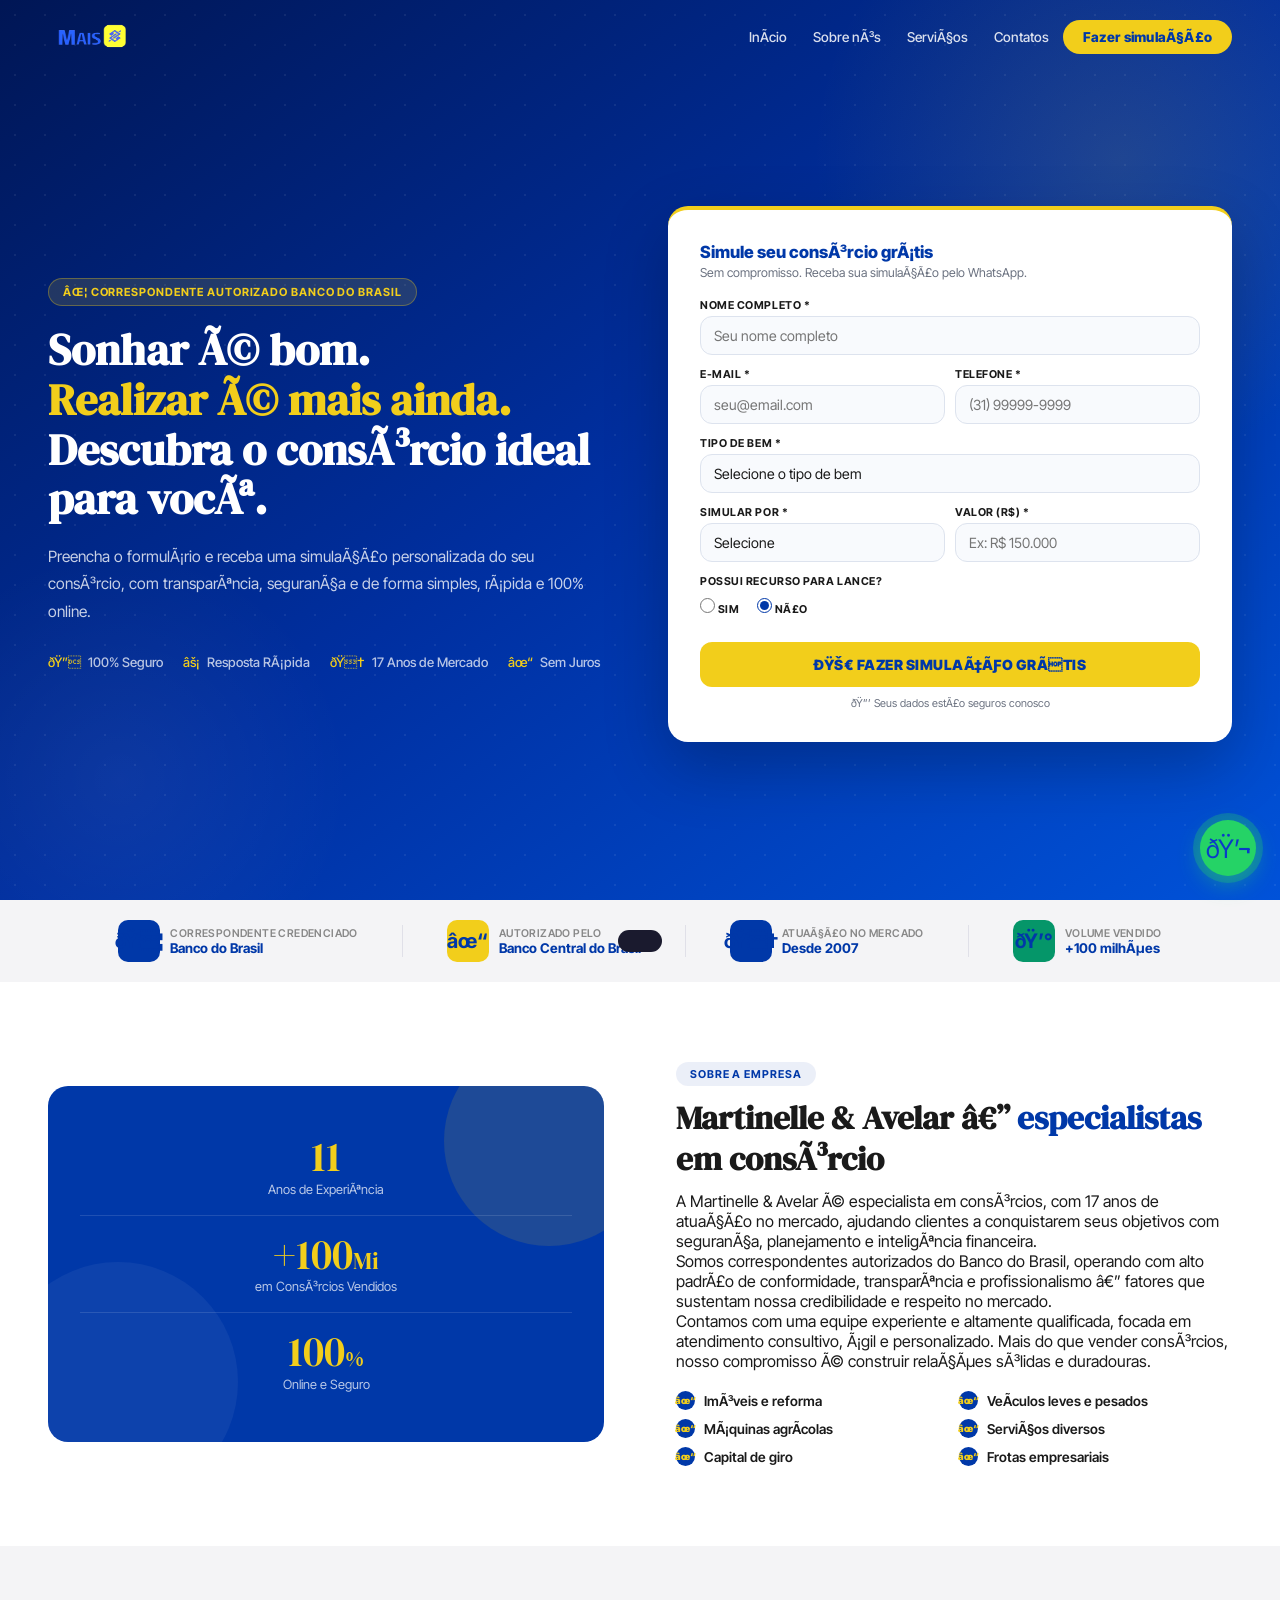
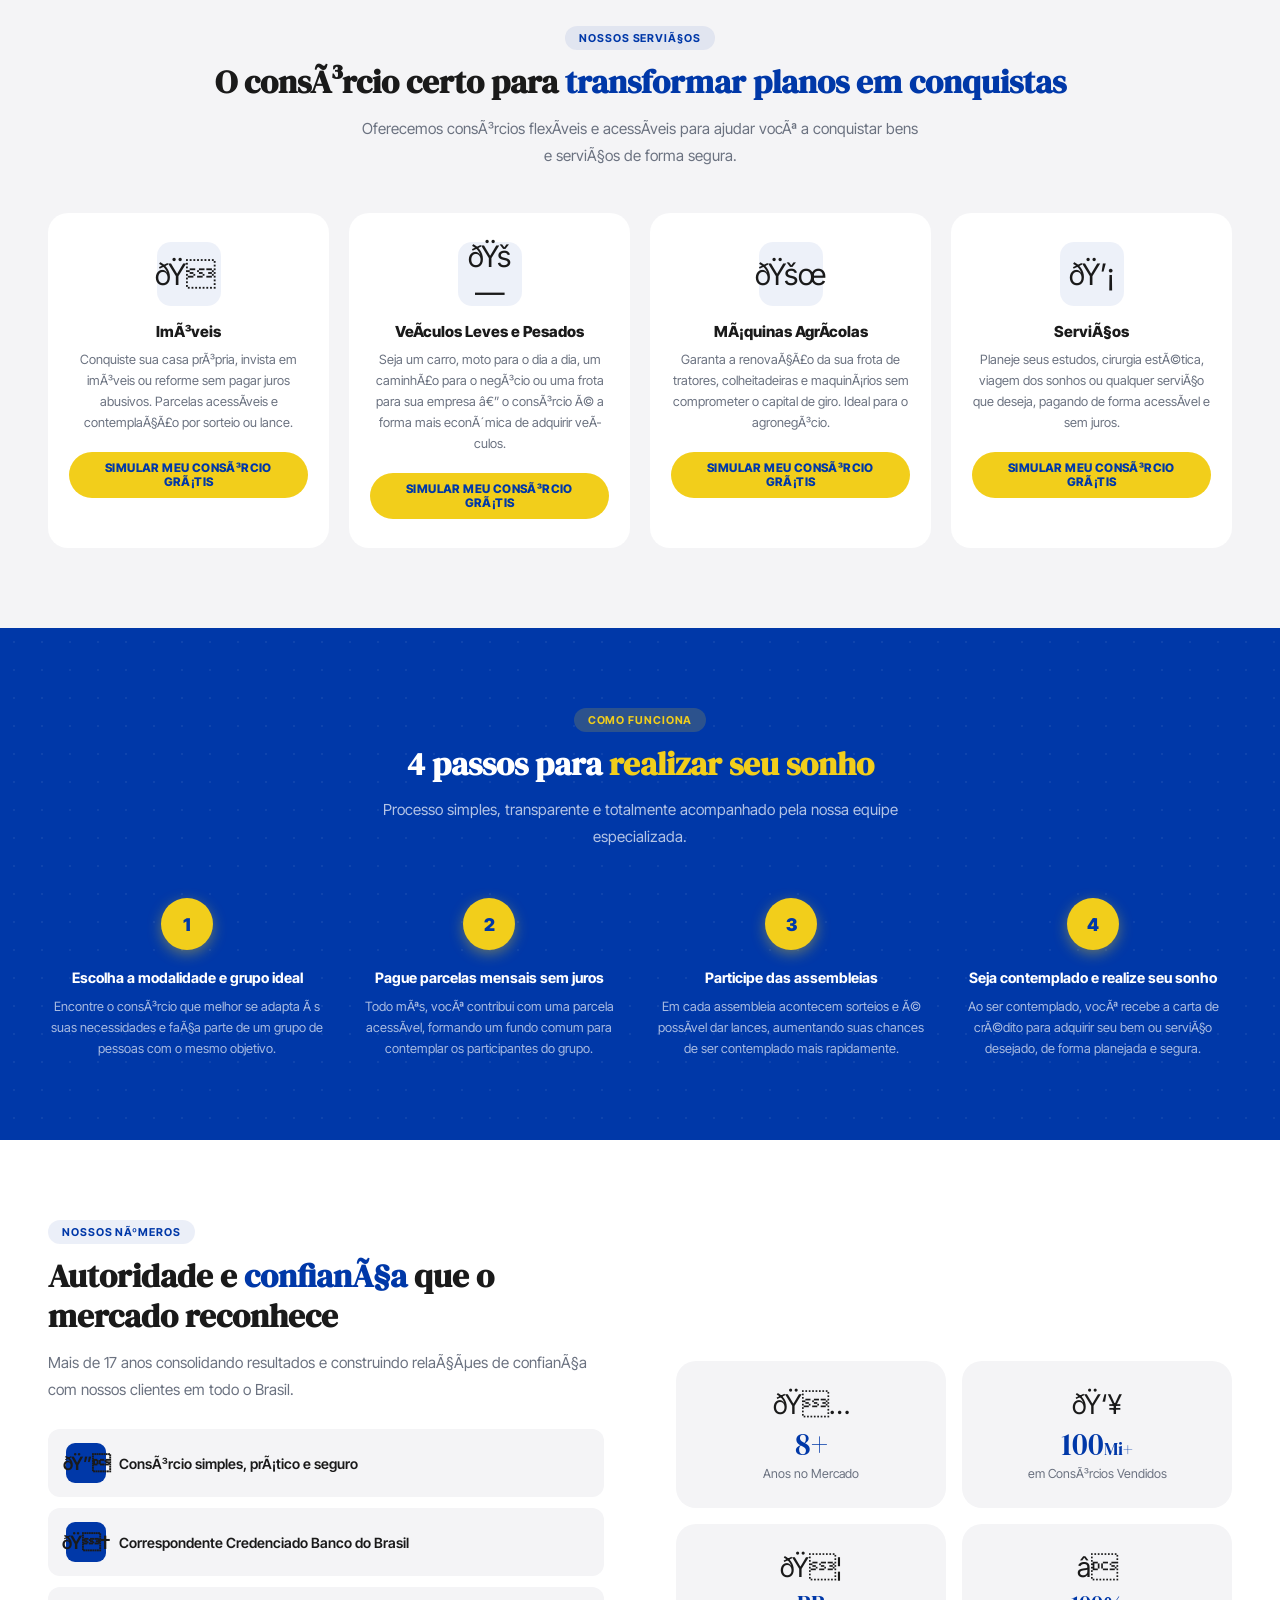
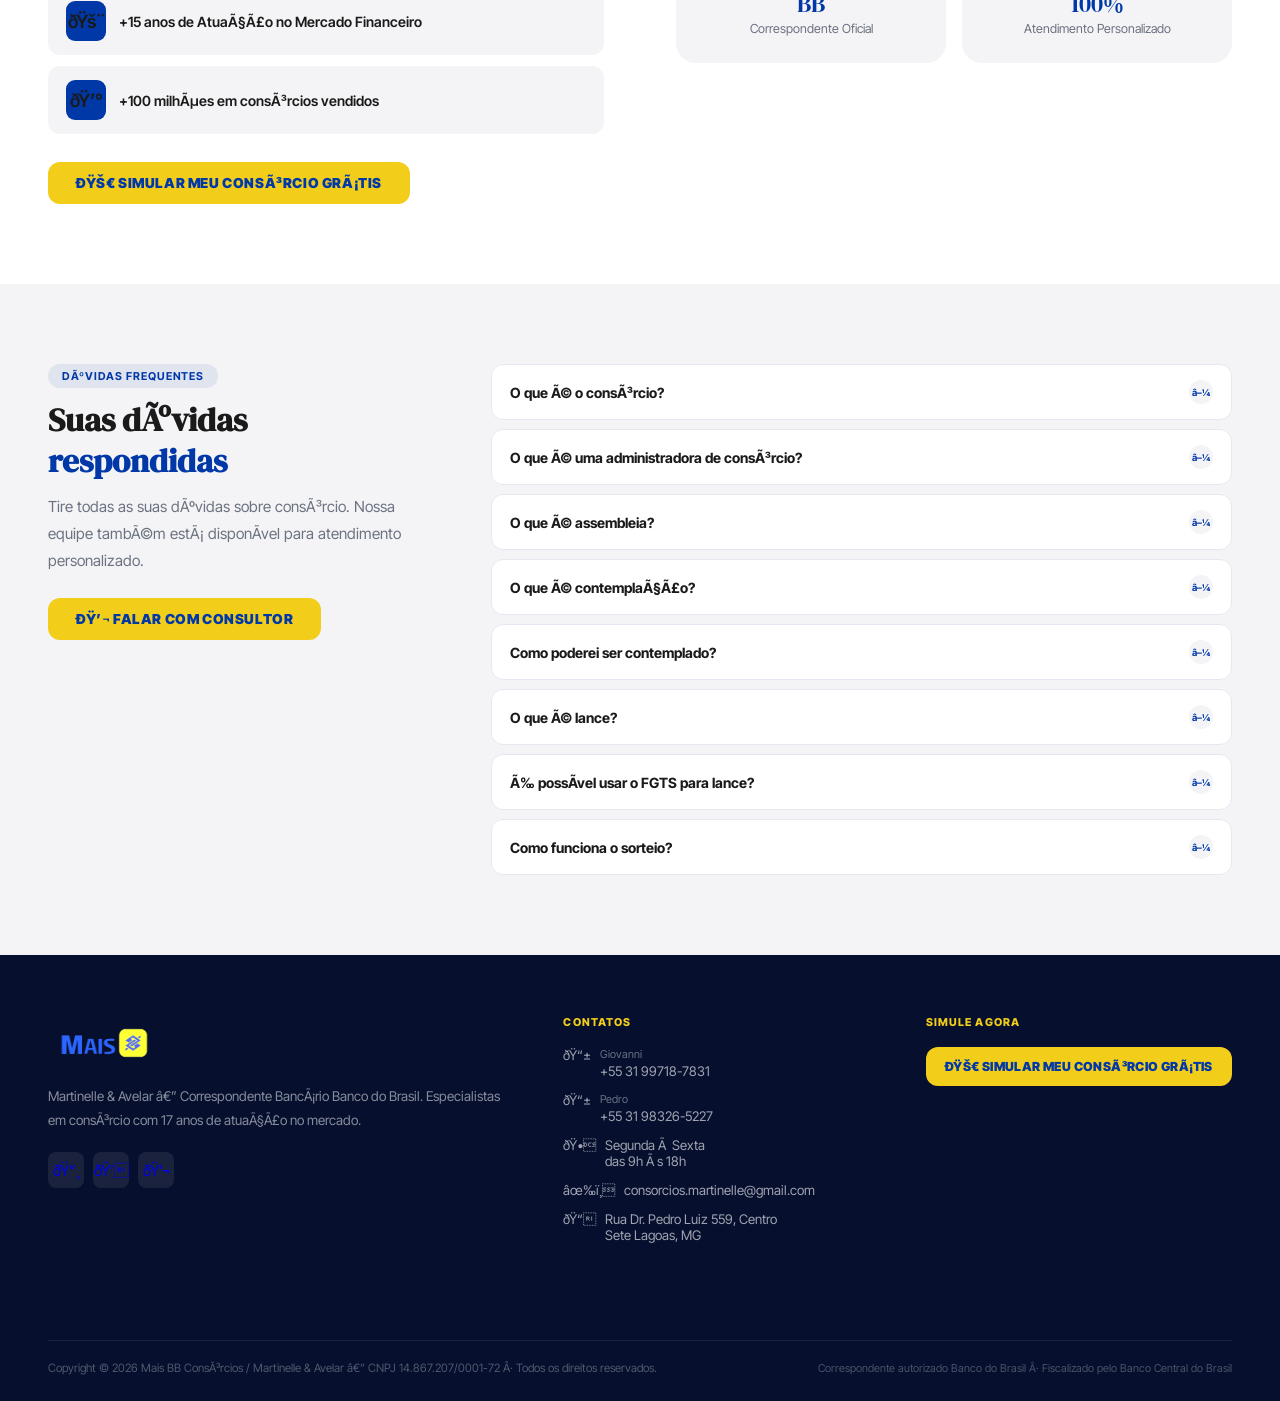
==== commit 2f3afc4a: "Update index.html" ====
--- a/index.html
+++ b/index.html
@@ -1,6 +1,15 @@
 <!DOCTYPE html>
 <html lang="pt-br">
 <head>
+  <!-- Google tag (gtag.js) -->
+<script async src="https://www.googletagmanager.com/gtag/js?id=G-XRXGPQXKKY"></script>
+<script>
+  window.dataLayer = window.dataLayer || [];
+  function gtag(){dataLayer.push(arguments);}
+  gtag('js', new Date());
+
+  gtag('config', 'G-XRXGPQXKKY');
+</script>
   <!-- Google Tag Manager -->
 <script>(function(w,d,s,l,i){w[l]=w[l]||[];w[l].push({'gtm.start':
 new Date().getTime(),event:'gtm.js'});var f=d.getElementsByTagName(s)[0],
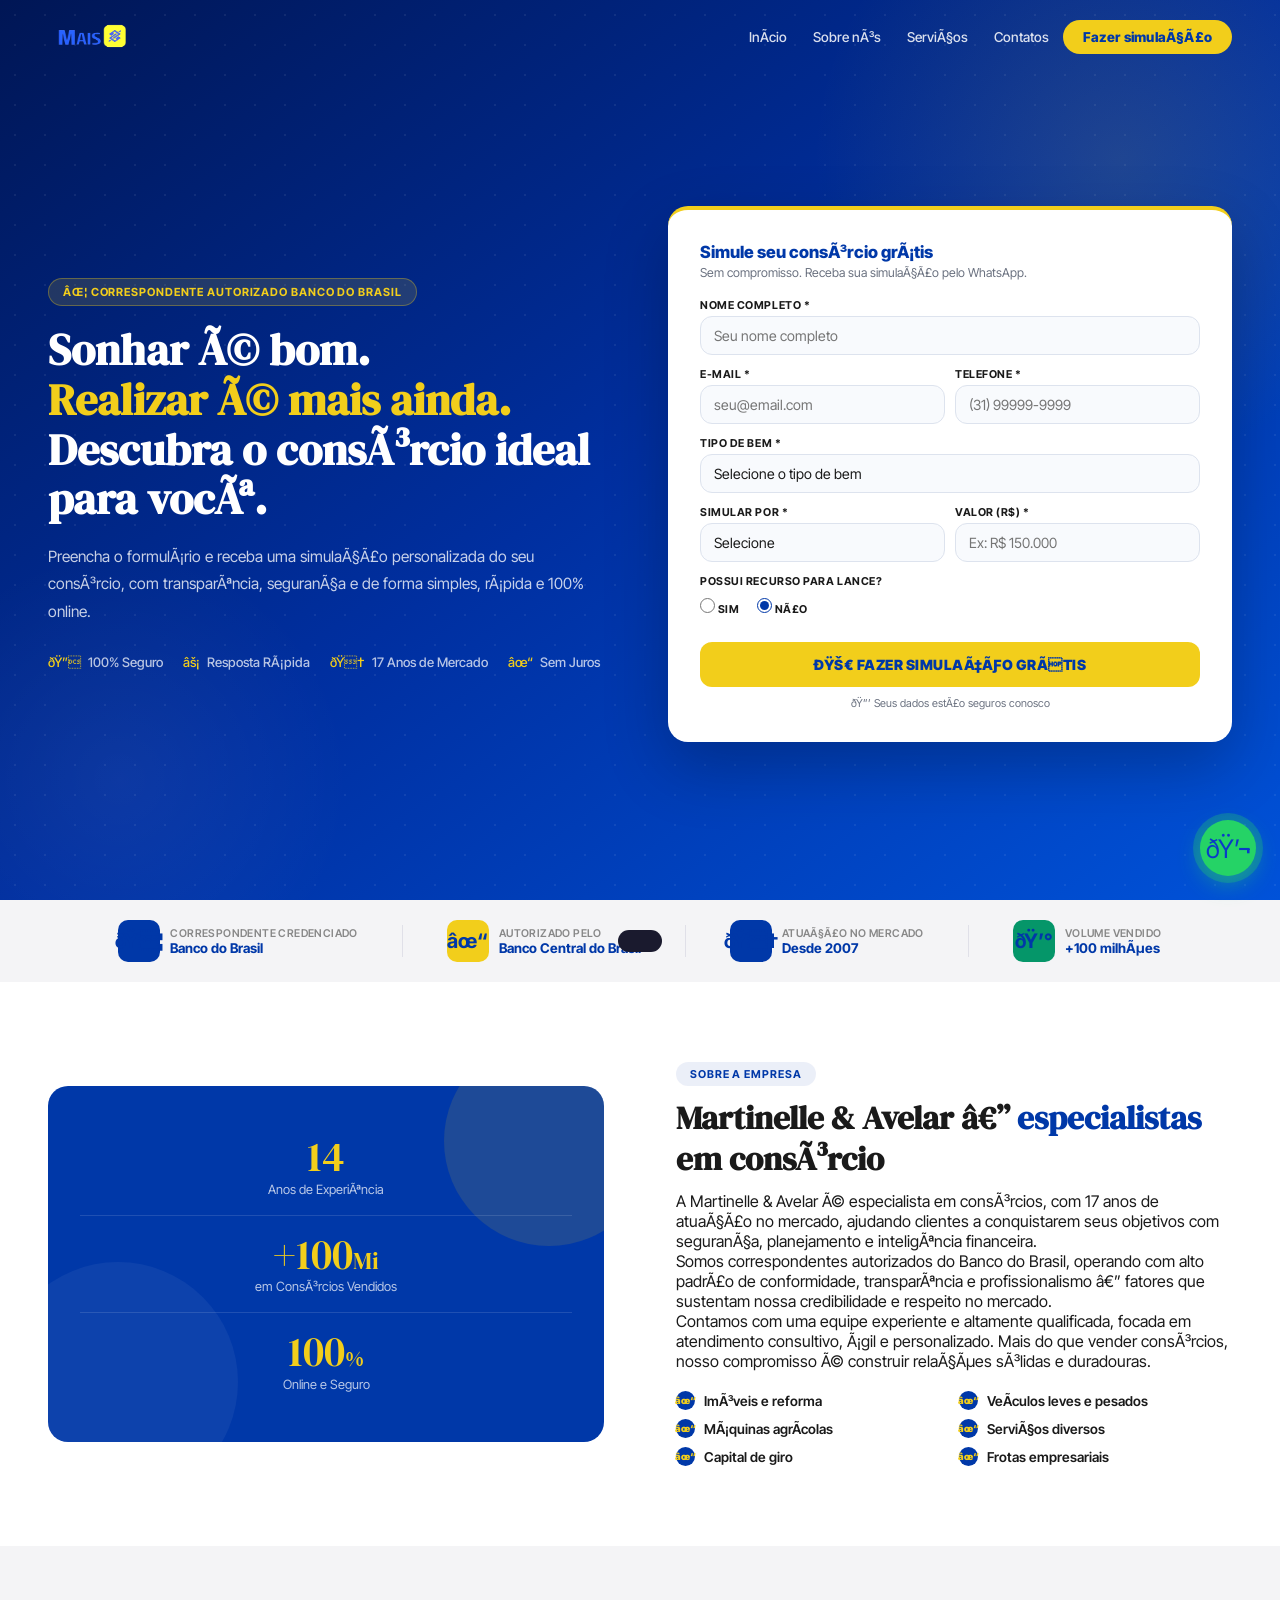
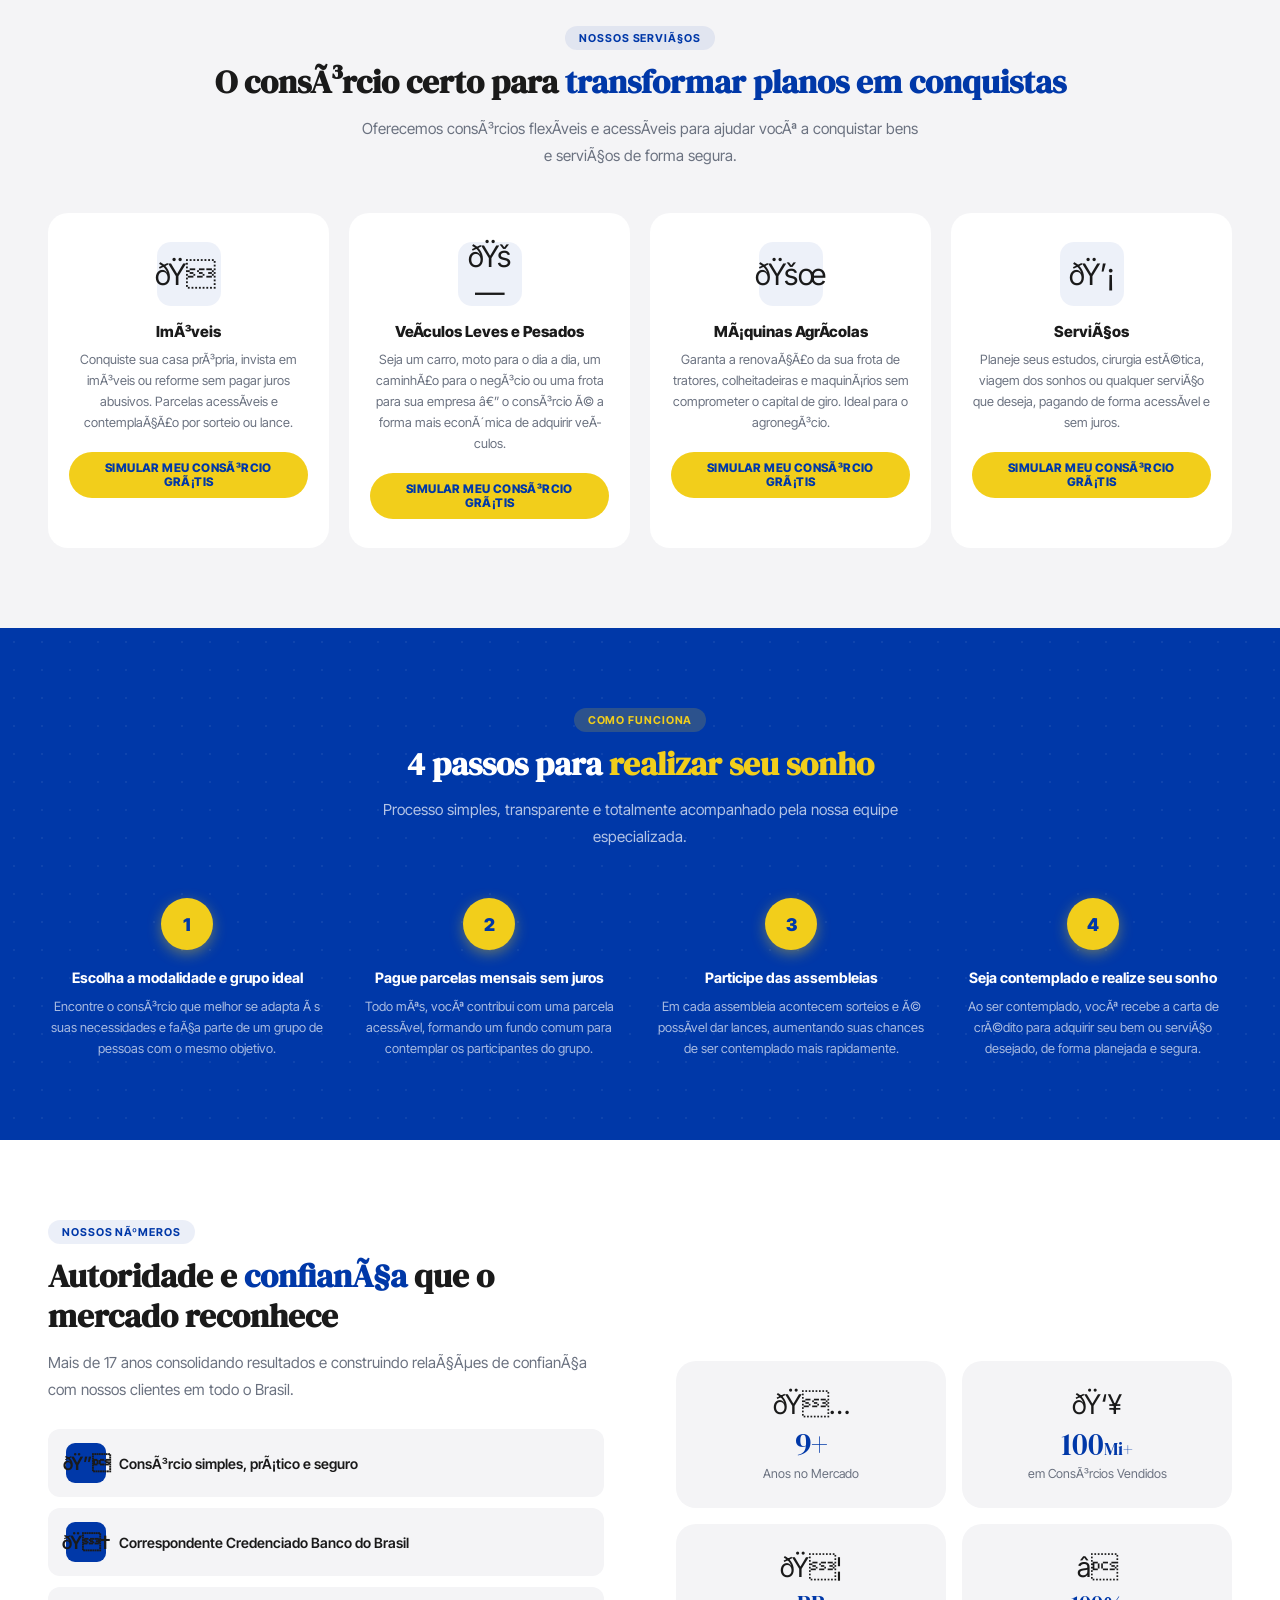
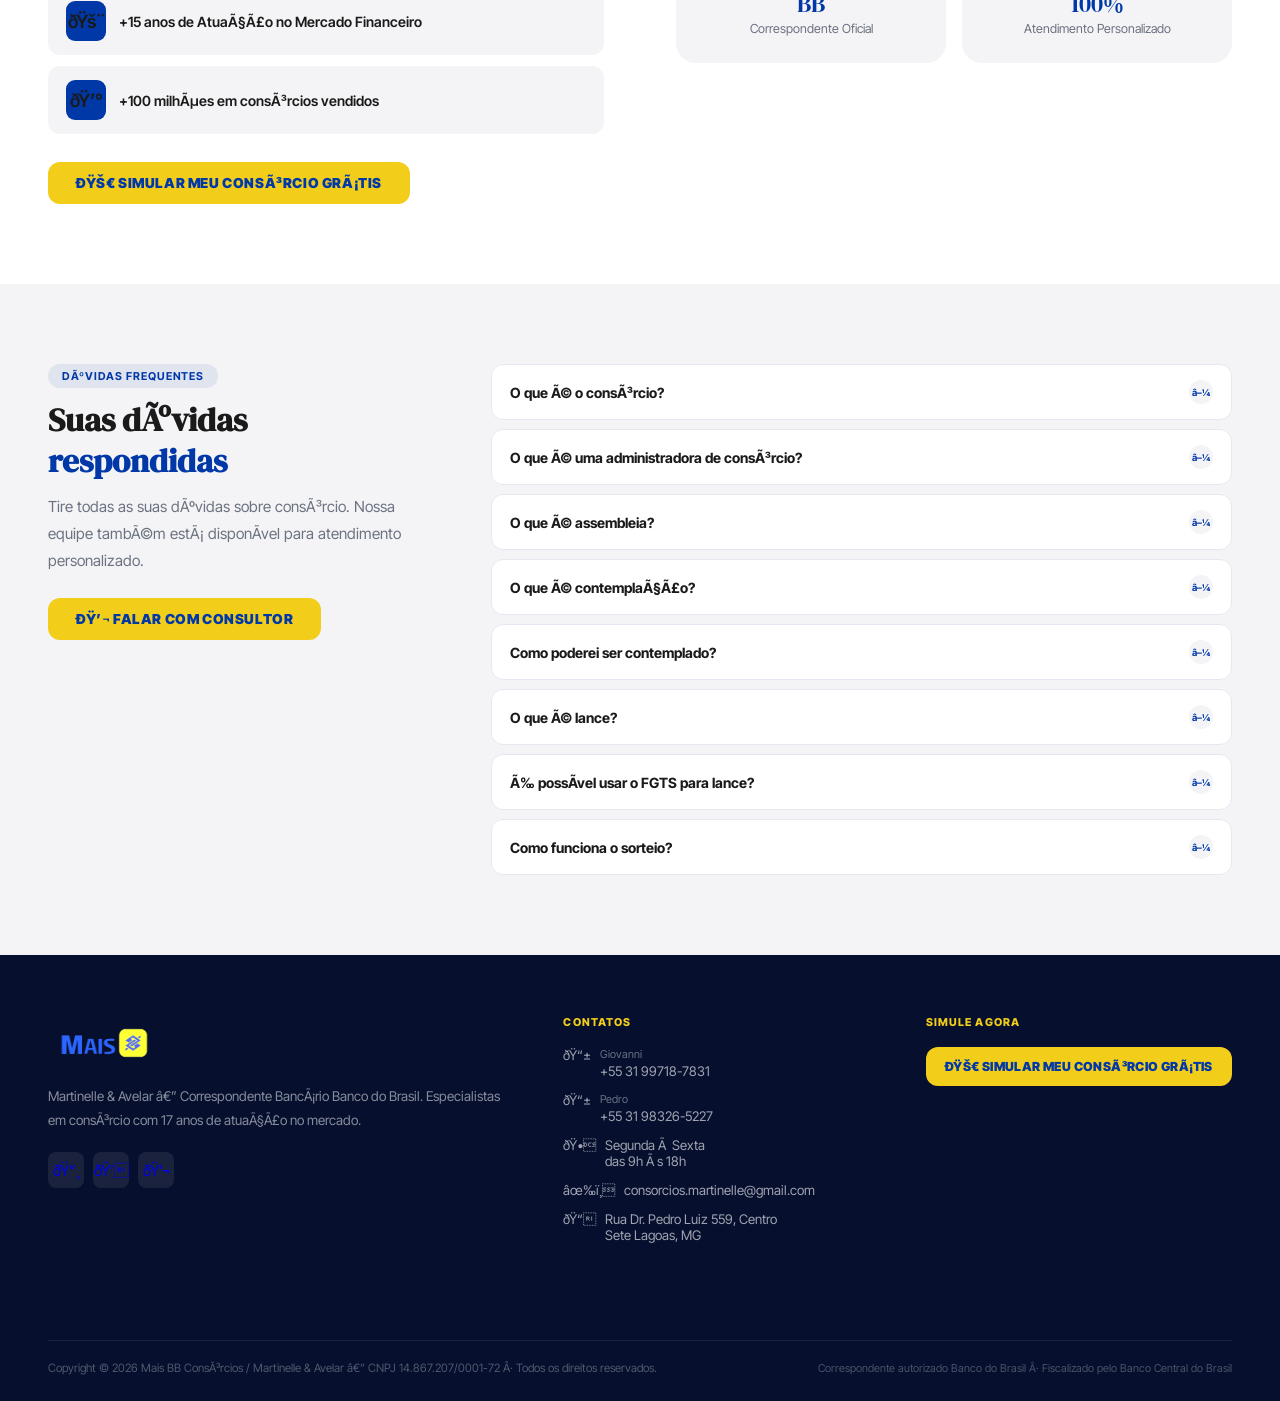
==== commit b27ae0d2: "Update index.html" ====
--- a/index.html
+++ b/index.html
@@ -1,15 +1,6 @@
 <!DOCTYPE html>
 <html lang="pt-br">
 <head>
-  <!-- Google tag (gtag.js) -->
-<script async src="https://www.googletagmanager.com/gtag/js?id=G-XRXGPQXKKY"></script>
-<script>
-  window.dataLayer = window.dataLayer || [];
-  function gtag(){dataLayer.push(arguments);}
-  gtag('js', new Date());
-
-  gtag('config', 'G-XRXGPQXKKY');
-</script>
   <!-- Google Tag Manager -->
 <script>(function(w,d,s,l,i){w[l]=w[l]||[];w[l].push({'gtm.start':
 new Date().getTime(),event:'gtm.js'});var f=d.getElementsByTagName(s)[0],
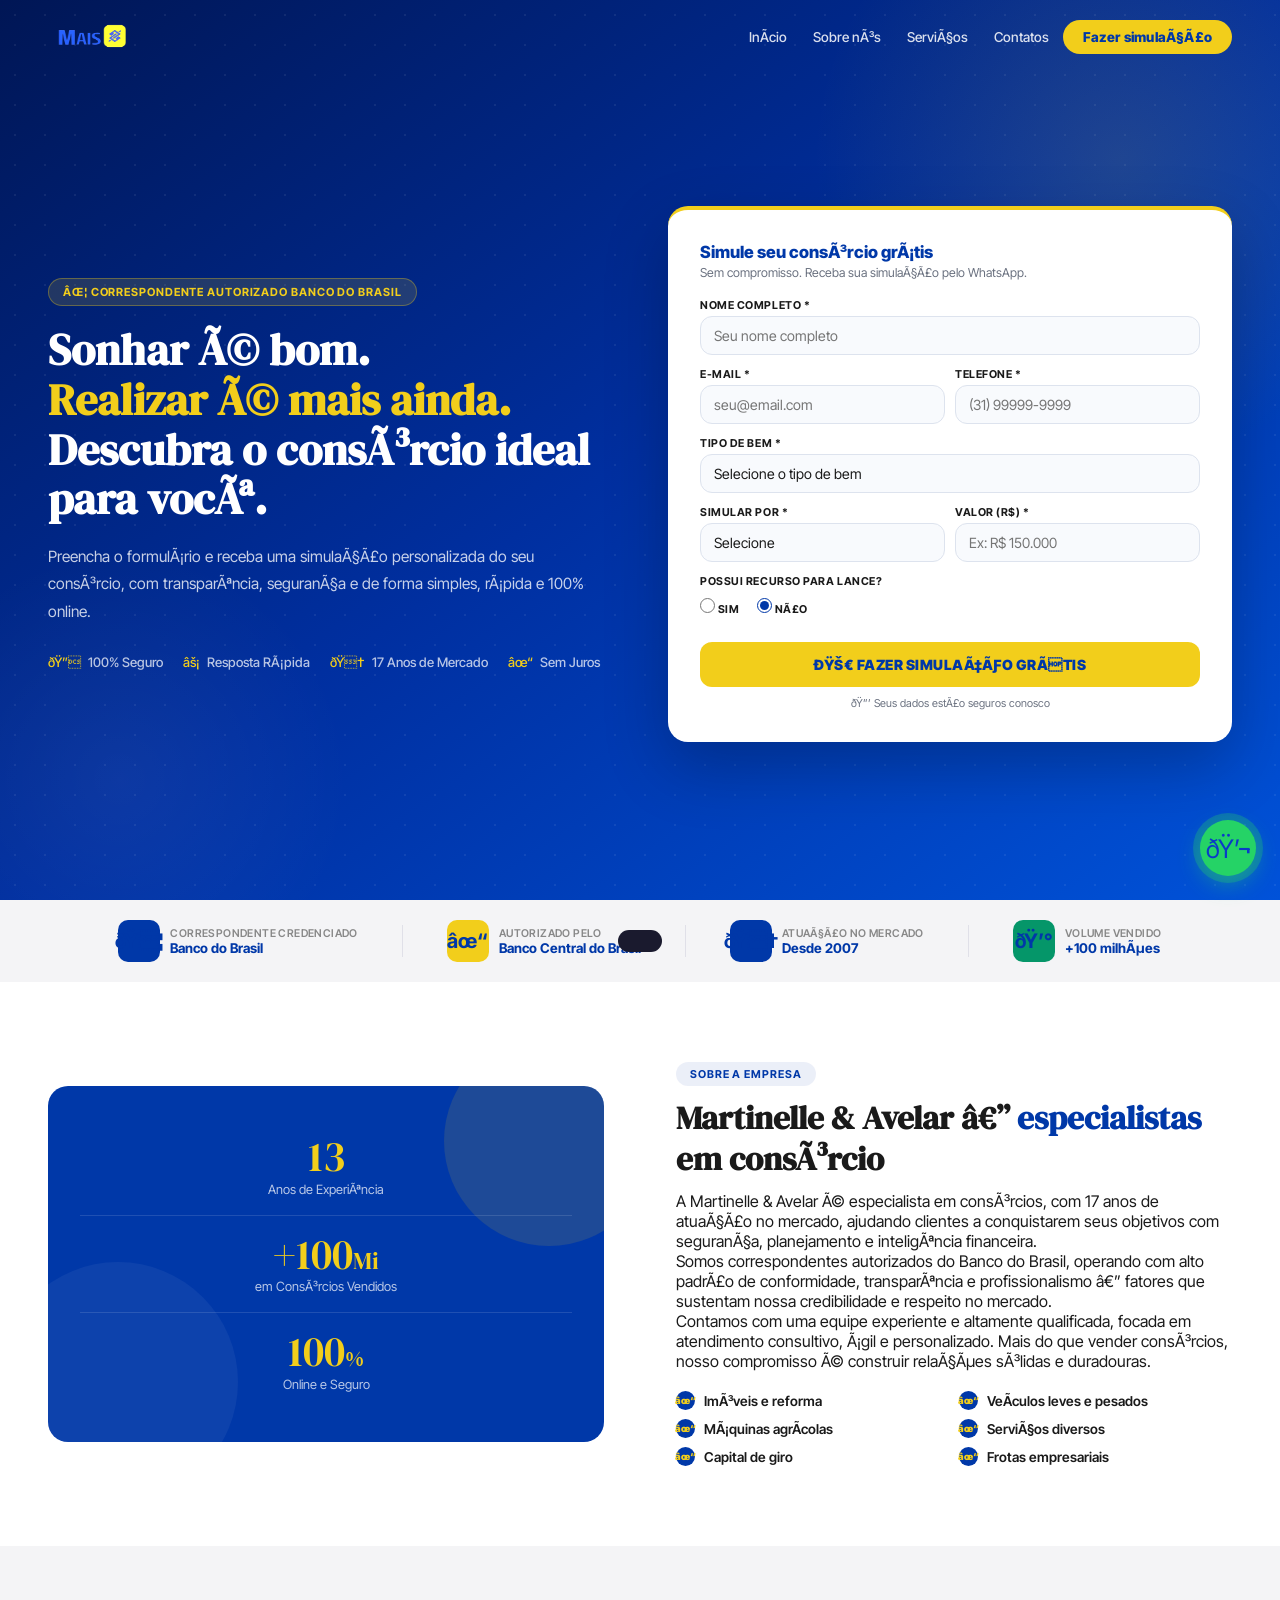
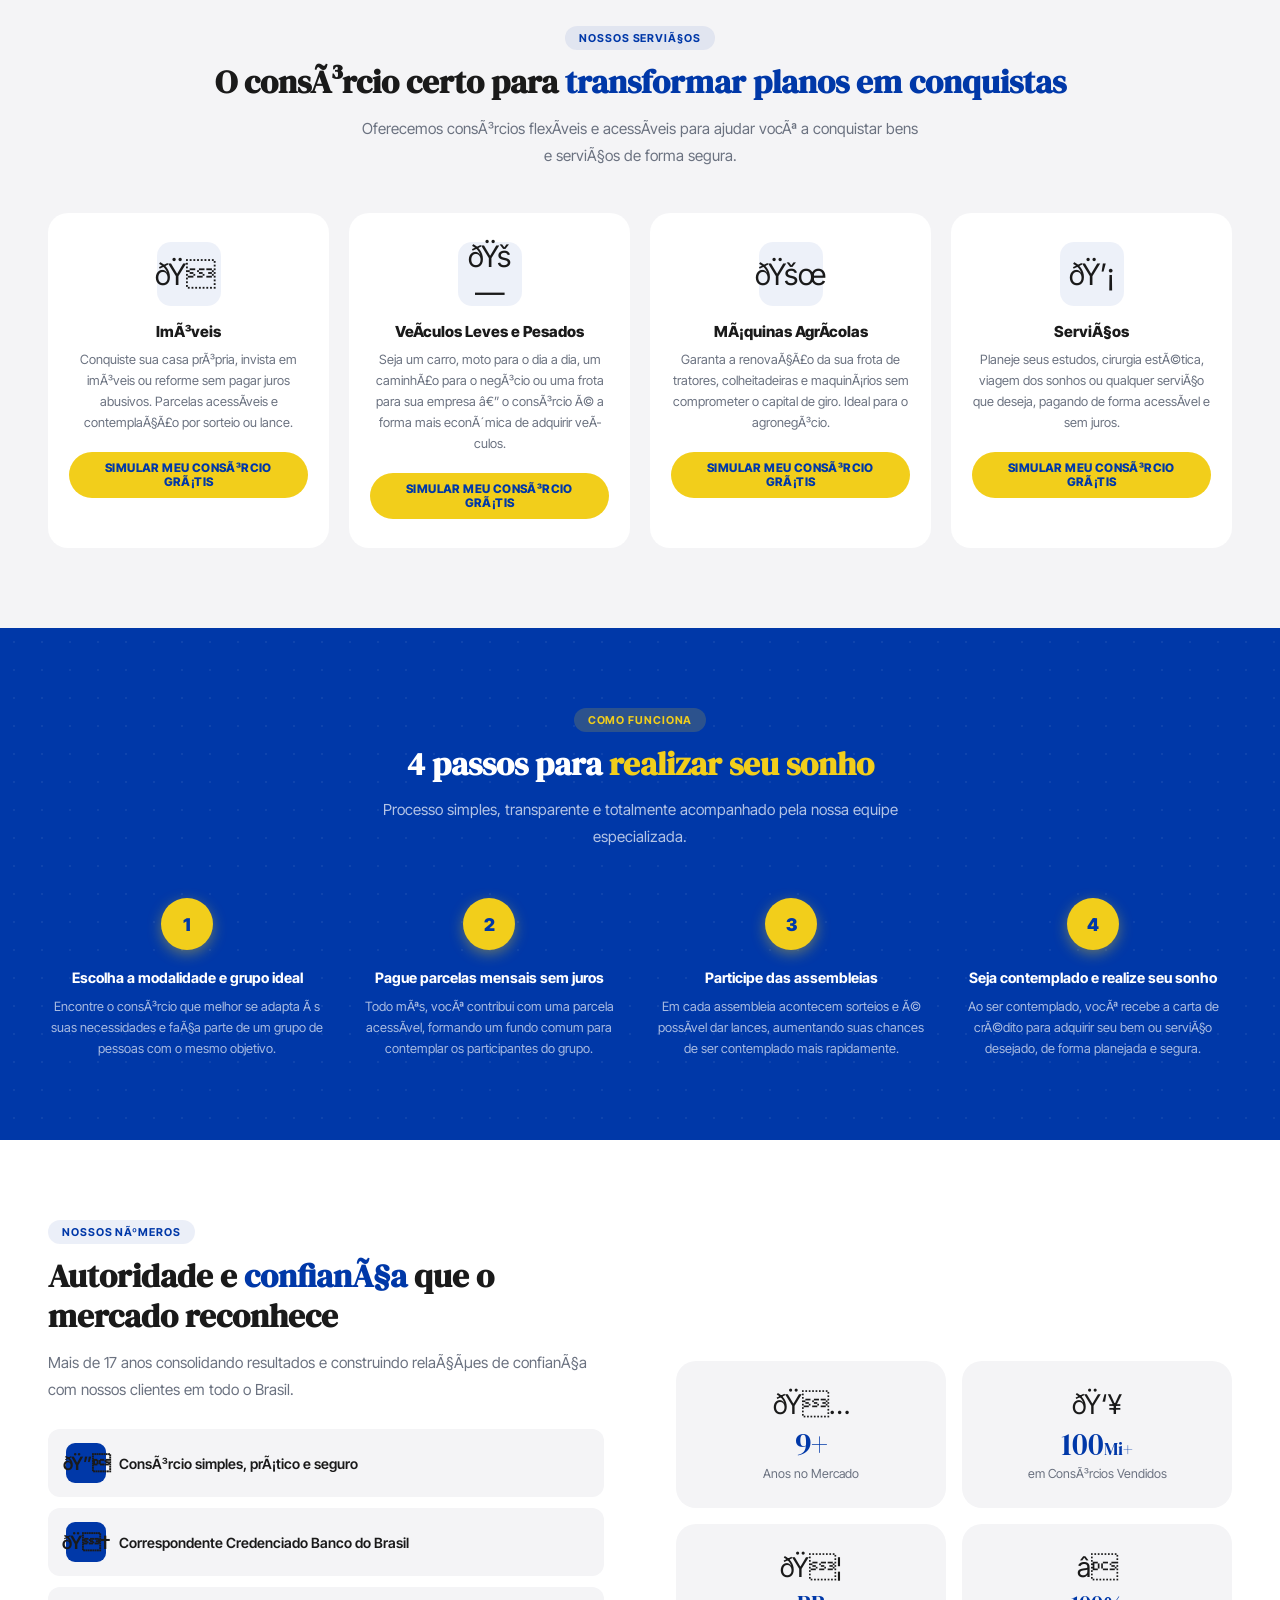
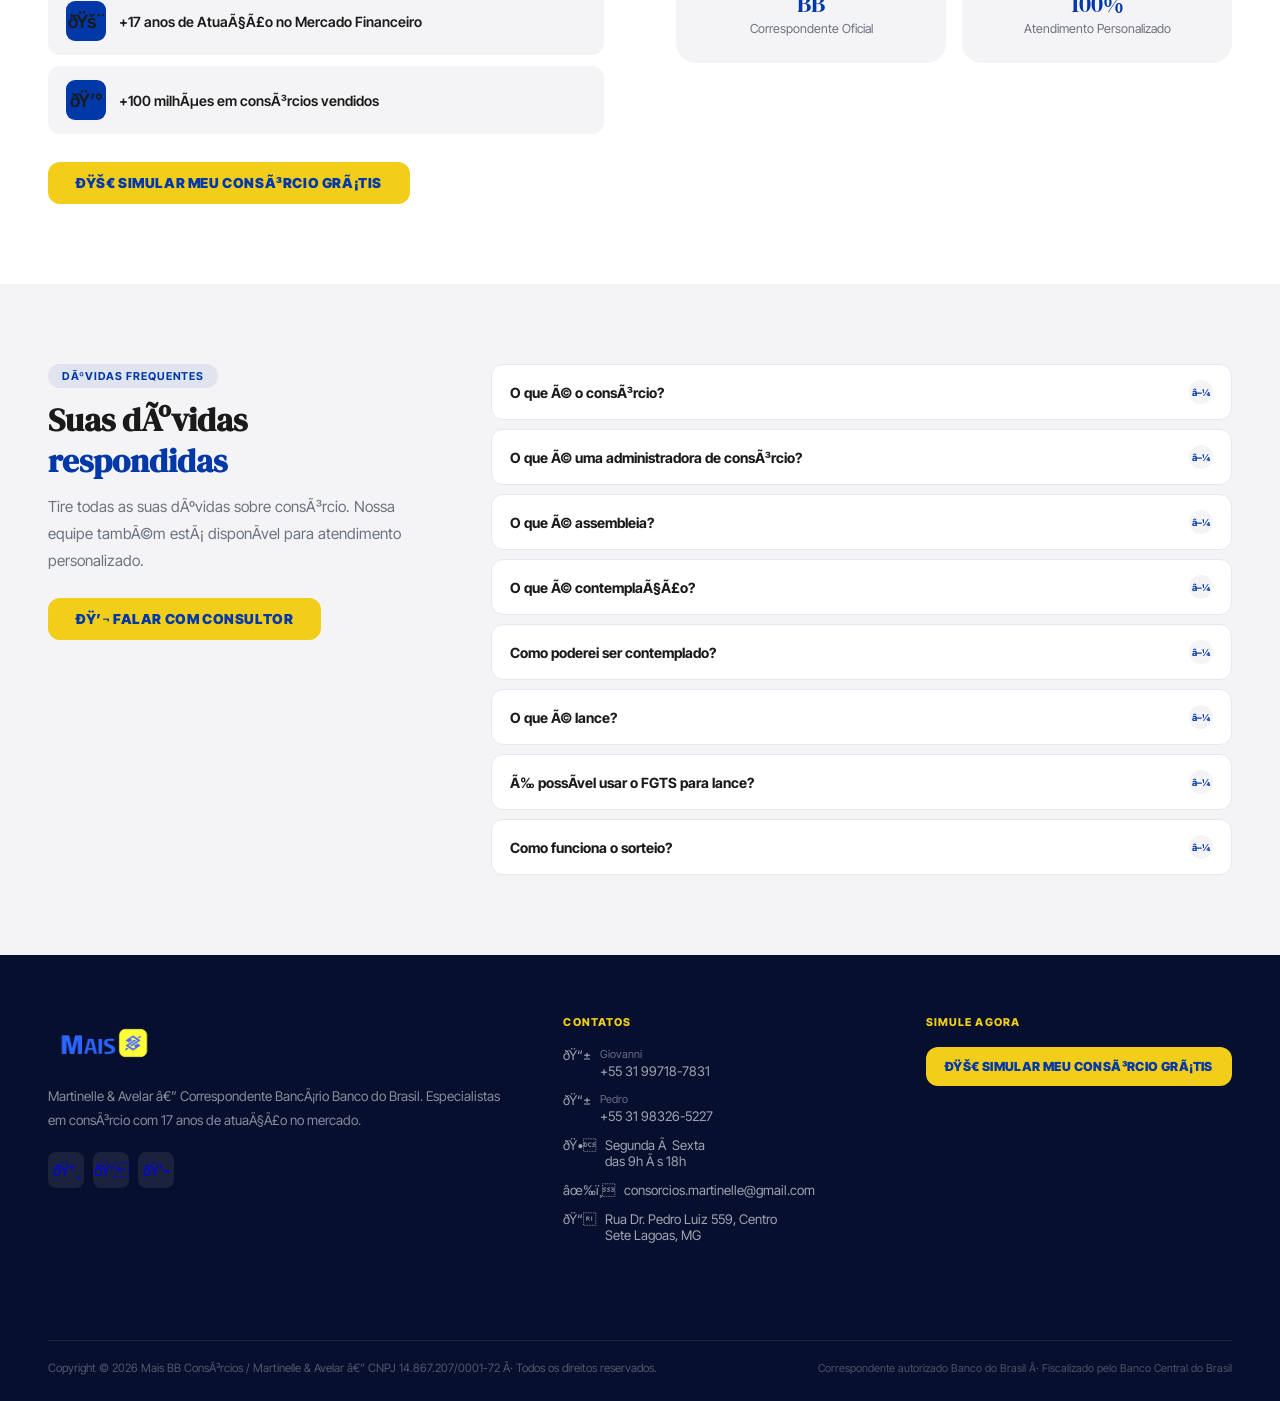
==== commit fb05697e: "Update index.html" ====
--- a/index.html
+++ b/index.html
@@ -617,7 +617,7 @@
         <div class="auth-badges">
           <div class="abadge"><div class="abi">🔐</div>Consórcio simples, prático e seguro</div>
           <div class="abadge"><div class="abi">🏆</div>Correspondente Credenciado Banco do Brasil</div>
-          <div class="abadge"><div class="abi">🚨</div>+15 anos de Atuação no Mercado Financeiro</div>
+          <div class="abadge"><div class="abi">🚨</div>+17 anos de Atuação no Mercado Financeiro</div>
           <div class="abadge"><div class="abi">💰</div>+100 milhões em consórcios vendidos</div>
         </div>
         <div style="margin-top:28px"><button class="btn-main" onclick="openFormModal('')">🚀 Simular meu Consórcio Grátis</button></div>
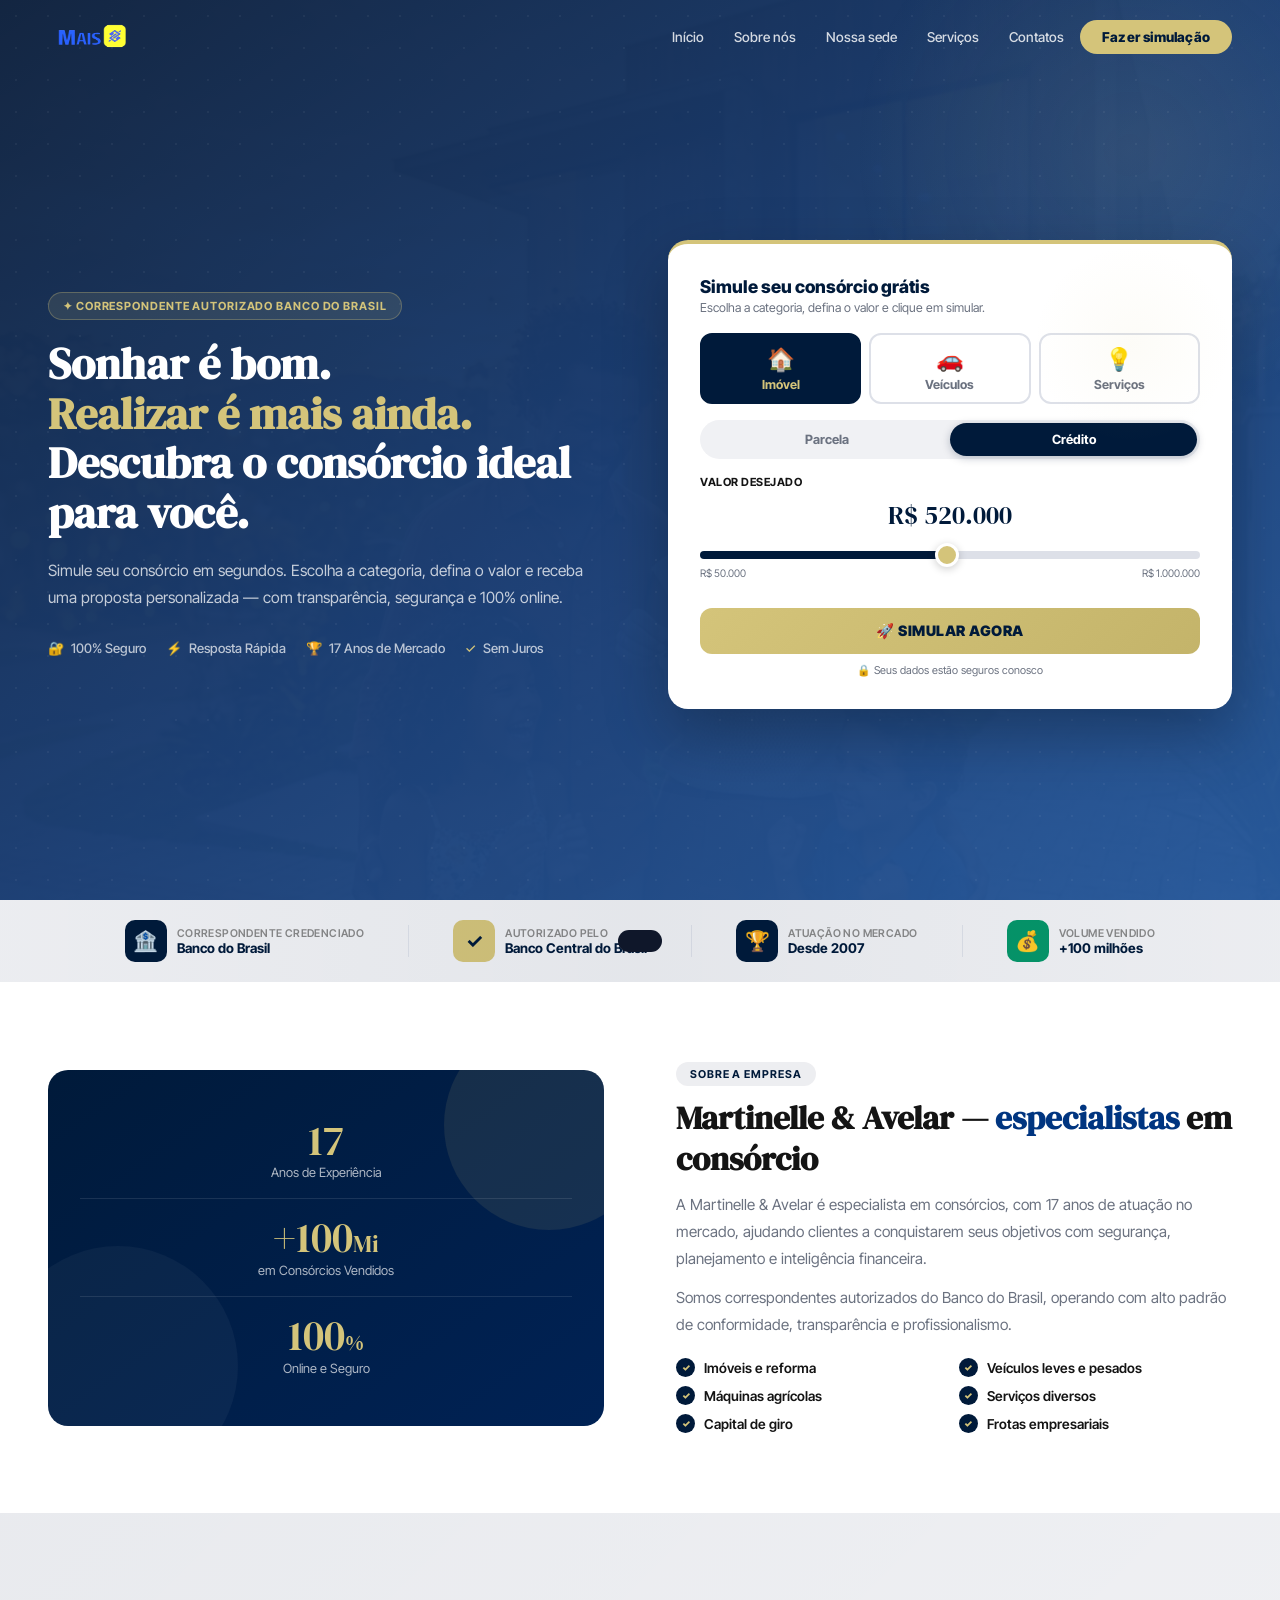
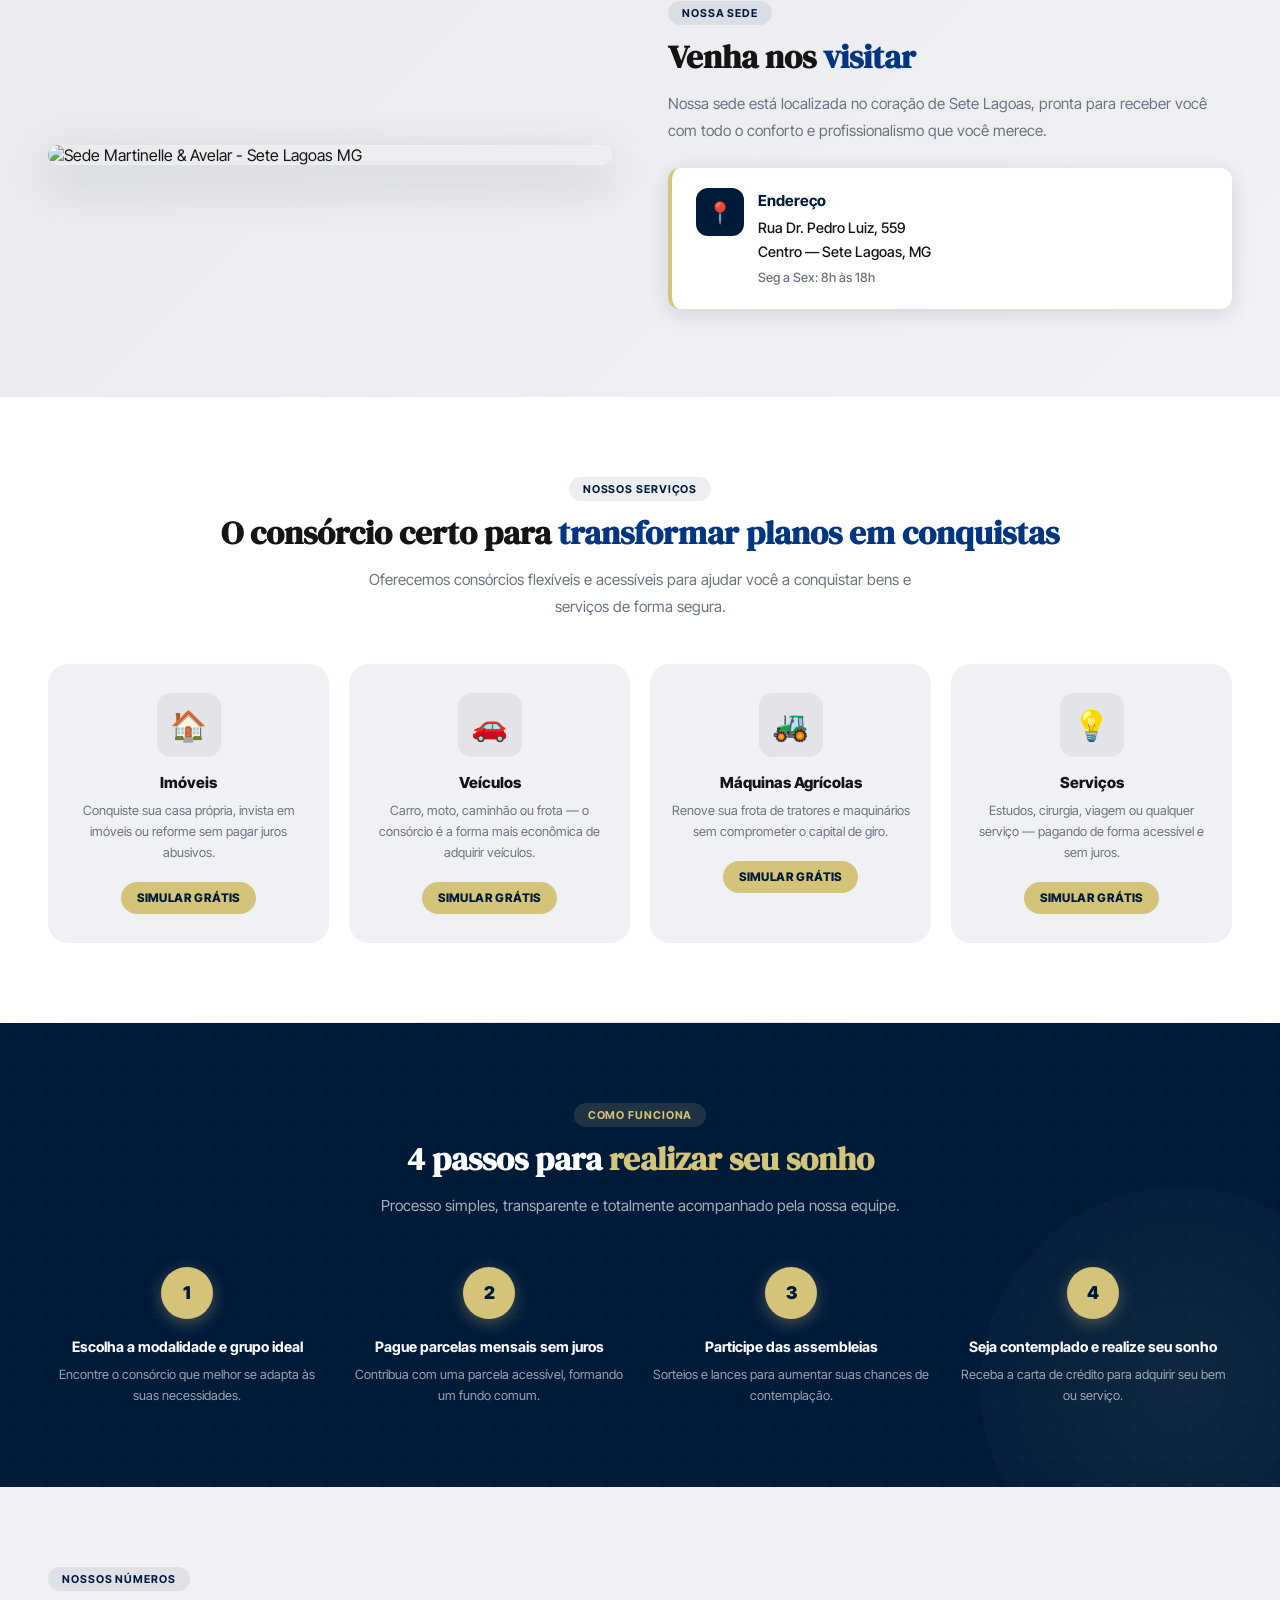
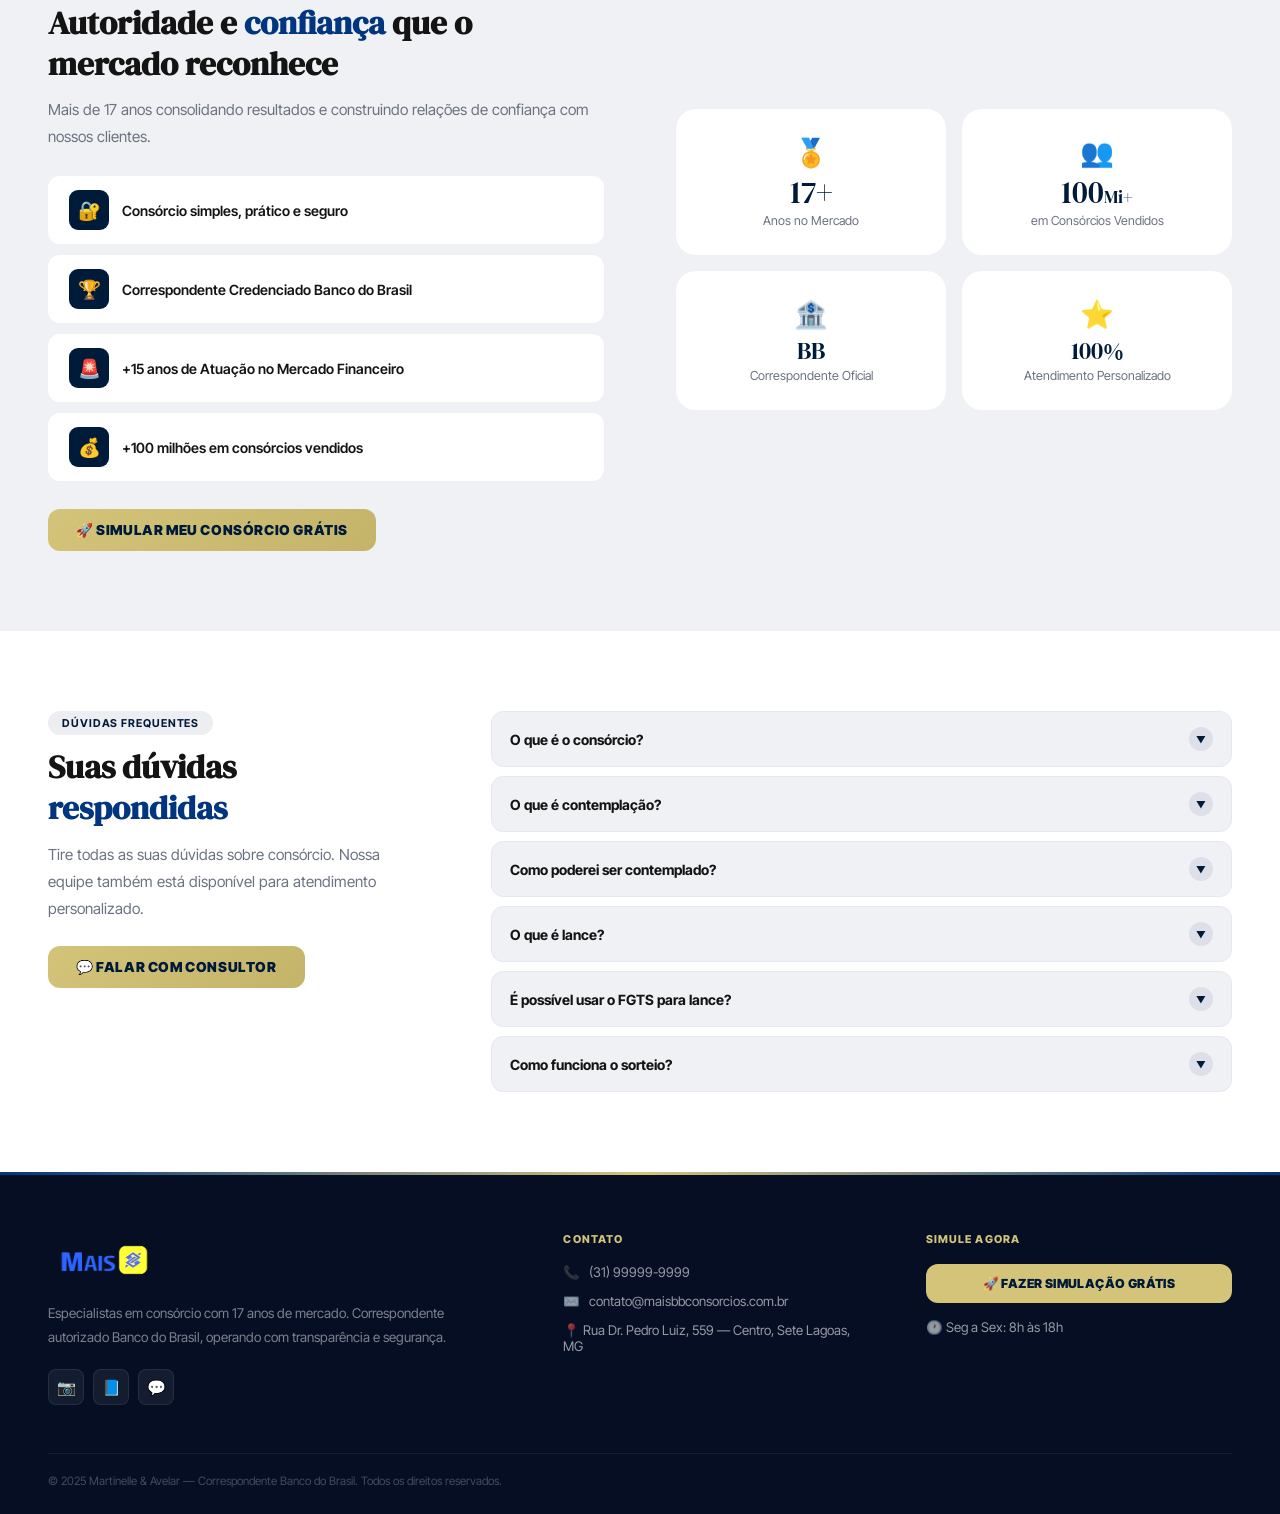
==== commit 55811867: "Add files via upload" ====
--- a/index.html
+++ b/index.html
@@ -1,440 +1,24 @@
 <!DOCTYPE html>
 <html lang="pt-br">
 <head>
-  <!-- Google Tag Manager -->
-<script>(function(w,d,s,l,i){w[l]=w[l]||[];w[l].push({'gtm.start':
-new Date().getTime(),event:'gtm.js'});var f=d.getElementsByTagName(s)[0],
-j=d.createElement(s),dl=l!='dataLayer'?'&l='+l:'';j.async=true;j.src=
-'https://www.googletagmanager.com/gtm.js?id='+i+dl;f.parentNode.insertBefore(j,f);
-})(window,document,'script','dataLayer','GTM-KLZ6Z3PJ');</script>
-<!-- End Google Tag Manager -->
-  <!-- Meta Pixel Code -->
-<script>
-!function(f,b,e,v,n,t,s)
-{if(f.fbq)return;n=f.fbq=function(){n.callMethod?
-n.callMethod.apply(n,arguments):n.queue.push(arguments)};
-if(!f._fbq)f._fbq=n;n.push=n;n.loaded=!0;n.version='2.0';
-n.queue=[];t=b.createElement(e);t.async=!0;
-t.src=v;s=b.getElementsByTagName(e)[0];
-s.parentNode.insertBefore(t,s)}(window, document,'script',
-'https://connect.facebook.net/en_US/fbevents.js');
-fbq('init', '2531409233673374');
-fbq('track', 'PageView');
-</script>
-<noscript><img height="1" width="1" style="display:none"
-src="https://www.facebook.com/tr?id=2531409233673374&ev=PageView&noscript=1"
-/></noscript>
-<!-- End Meta Pixel Code -->
   <meta charset="UTF-8">
   <meta name="viewport" content="width=device-width, initial-scale=1.0, maximum-scale=1.0">
-  <title>MAIS BB Consórcios | Martinelle &amp; Avelar – Correspondente Banco do Brasil</title>
+  <title>MAIS BB Consórcios | Martinelle & Avelar – Correspondente Banco do Brasil</title>
   <meta name="description" content="Consórcios de imóveis, veículos, máquinas agrícolas e serviços. 17 anos de mercado, correspondente autorizado Banco do Brasil. Simule grátis!">
   <link rel="preconnect" href="https://fonts.googleapis.com">
   <link rel="preconnect" href="https://fonts.gstatic.com" crossorigin>
   <link href="https://fonts.googleapis.com/css2?family=DM+Serif+Display:ital@0;1&family=Inter+Tight:wght@300;400;500;600;700;800;900&display=swap" rel="stylesheet">
-  <style>
-    *, *::before, *::after { box-sizing:border-box; margin:0; padding:0; }
-    :root {
-      --azul:#0038A8; --azul-dark:#002275; --azul-mid:#0046cc;
-      --amarelo:#F2CE1B; --amarelo-dark:#d4b010;
-      --branco:#fff; --cinza:#F4F4F6; --cinza-2:#e0e0e8;
-      --texto:#1A1A1A; --muted:#6b7280;
-      --r:12px; --rlg:20px;
-      --sh:0 4px 20px rgba(0,56,168,.1);
-      --shlg:0 16px 48px rgba(0,56,168,.16);
-      --tr:all .3s cubic-bezier(.4,0,.2,1);
-    }
-    html { scroll-behavior:smooth; }
-    body { font-family:'Inter Tight',sans-serif; color:var(--texto); background:var(--branco); overflow-x:hidden; -webkit-font-smoothing:antialiased; }
-
-    /* ANIMATIONS */
-    @keyframes fadeInLeft  { from{opacity:0;transform:translateX(-28px)} to{opacity:1;transform:translateX(0)} }
-    @keyframes fadeInRight { from{opacity:0;transform:translateX(28px)}  to{opacity:1;transform:translateX(0)} }
-    @keyframes float       { 0%,100%{transform:translateY(0)} 50%{transform:translateY(-8px)} }
-    @keyframes pulse-ring  { 0%{transform:scale(1);opacity:.6} 100%{transform:scale(1.5);opacity:0} }
-    @keyframes spin        { to{transform:rotate(360deg)} }
-    .anim{opacity:0;transform:translateY(32px);transition:opacity .65s ease,transform .65s ease;}
-    .anim.from-left{transform:translateX(-32px);}
-    .anim.from-right{transform:translateX(32px);}
-    .anim.visible{opacity:1;transform:translate(0,0);}
-    .anim.d1{transition-delay:.1s} .anim.d2{transition-delay:.2s}
-    .anim.d3{transition-delay:.3s} .anim.d4{transition-delay:.4s}
-
-    /* NAV */
-    nav{
-      position:fixed;top:0;left:0;right:0;z-index:900;
-      padding:14px 48px;
-      display:flex;align-items:center;justify-content:space-between;
-      transition:var(--tr);
-    }
-    nav.scrolled{
-      background:rgba(0,26,90,.97);
-      backdrop-filter:blur(12px);
-      padding:10px 48px;
-      box-shadow:0 4px 24px rgba(0,0,0,.28);
-    }
-    .nav-logo{display:flex;align-items:center;gap:4px;text-decoration:none;}
-    .nav-logo img{
-      height:44px;width:auto;
-      display:block;
-      
-      filter:brightness(1.05);
-    }
-    .nav-links{display:flex;align-items:center;gap:2px;list-style:none;}
-    .nav-links a{
-      color:rgba(255,255,255,.85);text-decoration:none;
-      font-size:.85rem;font-weight:500;padding:8px 12px;
-      border-radius:8px;transition:var(--tr);cursor:pointer;
-    }
-    .nav-links a:hover{color:var(--amarelo);background:rgba(255,255,255,.08);}
-    .nav-cta{
-      background:var(--amarelo)!important;color:var(--azul)!important;
-      font-weight:800!important;padding:9px 20px!important;
-      border-radius:50px!important;letter-spacing:.2px;
-    }
-    .nav-cta:hover{background:var(--amarelo-dark)!important;transform:translateY(-2px);box-shadow:0 6px 18px rgba(242,206,27,.4);}
-    .hamburger{display:none;flex-direction:column;gap:5px;cursor:pointer;padding:8px;z-index:10;}
-    .hamburger span{width:22px;height:2px;background:#fff;border-radius:2px;transition:var(--tr);display:block;}
-
-    /* MOBILE NAV */
-    .mobile-nav{
-      position:fixed;inset:0;background:var(--azul-dark);z-index:1800;
-      display:flex;flex-direction:column;align-items:center;justify-content:center;gap:28px;
-      opacity:0;visibility:hidden;transition:var(--tr);
-    }
-    .mobile-nav.open{opacity:1;visibility:visible;}
-    .mobile-nav a{color:#fff;text-decoration:none;font-size:1.4rem;font-weight:700;cursor:pointer;transition:var(--tr);}
-    .mobile-nav a:hover{color:var(--amarelo);}
-    .mob-close{position:absolute;top:20px;right:22px;background:none;border:none;color:#fff;font-size:1.8rem;cursor:pointer;line-height:1;}
-    .mob-cta{background:var(--amarelo);color:var(--azul)!important;padding:12px 28px;border-radius:50px;font-size:1rem!important;}
-
-    /* HERO */
-    #hero{
-      min-height:100vh;
-      background:linear-gradient(145deg,#001655 0%,#002fa0 50%,#0052d9 100%);
-      position:relative;display:flex;align-items:center;overflow:hidden;
-      padding:120px 48px 72px;
-    }
-    .hero-bg-dots{
-      position:absolute;inset:0;
-      background-image:radial-gradient(rgba(255,255,255,.065) 1px,transparent 1px);
-      background-size:30px 30px;pointer-events:none;
-    }
-    .hero-glow{
-      position:absolute;top:-160px;right:-160px;
-      width:640px;height:640px;border-radius:50%;
-      background:radial-gradient(circle,rgba(242,206,27,.13) 0%,transparent 68%);
-      pointer-events:none;
-    }
-    .hero-glow2{
-      position:absolute;bottom:-120px;left:-120px;
-      width:480px;height:480px;border-radius:50%;
-      background:radial-gradient(circle,rgba(255,255,255,.05) 0%,transparent 68%);
-      pointer-events:none;
-    }
-    .hero-inner{
-      max-width:1200px;margin:0 auto;
-      display:grid;grid-template-columns:1fr 1fr;gap:56px;
-      align-items:center;position:relative;z-index:1;width:100%;
-    }
-    .hero-content{animation:fadeInLeft .85s ease both;}
-    .hero-badge{
-      display:inline-flex;align-items:center;gap:8px;
-      background:rgba(242,206,27,.14);border:1px solid rgba(242,206,27,.32);
-      color:var(--amarelo);padding:6px 14px;border-radius:50px;
-      font-size:.7rem;font-weight:700;letter-spacing:.9px;
-      text-transform:uppercase;margin-bottom:20px;
-    }
-    .hero-title{
-      font-family:'DM Serif Display',serif;
-      font-size:clamp(1.85rem,3.4vw,3.2rem);
-      color:#fff;line-height:1.14;margin-bottom:18px;
-    }
-    .hero-title em{color:var(--amarelo);font-style:normal;}
-    .hero-sub{color:rgba(255,255,255,.78);font-size:.97rem;line-height:1.78;margin-bottom:28px;}
-    .hero-trust{display:flex;flex-wrap:wrap;gap:14px 20px;}
-    .trust-item{display:flex;align-items:center;gap:7px;color:rgba(255,255,255,.72);font-size:.82rem;font-weight:500;}
-    .ti{color:var(--amarelo);}
-
-    /* FORM CARD */
-    .form-card{
-      background:#fff;border-radius:var(--rlg);padding:32px;
-      box-shadow:0 24px 64px rgba(0,0,0,.24);
-      animation:fadeInRight .85s ease .12s both;
-      border-top:4px solid var(--amarelo);
-    }
-    .form-card-title{font-size:1.05rem;font-weight:800;color:var(--azul);margin-bottom:3px;}
-    .form-card-sub{font-size:.77rem;color:var(--muted);margin-bottom:18px;}
-    .fg{margin-bottom:12px;}
-    .fg label{display:block;font-size:.68rem;font-weight:700;color:var(--texto);margin-bottom:4px;text-transform:uppercase;letter-spacing:.55px;}
-    .fc{
-      width:100%;padding:10px 13px;
-      border:1.5px solid #dde3ee;border-radius:var(--r);
-      font-size:.88rem;font-family:'Inter Tight',sans-serif;color:var(--texto);
-      background:#f8fafd;transition:var(--tr);outline:none;appearance:none;
-    }
-    .fc:focus{border-color:var(--azul);background:#fff;box-shadow:0 0 0 3px rgba(0,56,168,.1);}
-    .fg-row{display:grid;grid-template-columns:1fr 1fr;gap:10px;}
-    .fg-val{display:grid;grid-template-columns:1fr 1fr;gap:10px;}
-    .radio-g{display:flex;gap:18px;padding:6px 0;}
-    .radio-opt{display:flex;align-items:center;gap:6px;cursor:pointer;font-size:.87rem;font-weight:500;}
-    .radio-opt input{accent-color:var(--azul);width:15px;height:15px;cursor:pointer;}
-    .btn-sub{
-      width:100%;padding:14px;margin-top:4px;
-      background:var(--amarelo);color:var(--azul);
-      border:none;border-radius:var(--r);
-      font-size:.88rem;font-weight:900;letter-spacing:.5px;text-transform:uppercase;
-      font-family:'Inter Tight',sans-serif;cursor:pointer;transition:var(--tr);
-      position:relative;overflow:hidden;
-    }
-    .btn-sub::after{content:'';position:absolute;inset:0;background:linear-gradient(90deg,transparent,rgba(255,255,255,.32),transparent);transform:translateX(-100%);transition:transform .5s ease;}
-    .btn-sub:hover::after{transform:translateX(100%);}
-    .btn-sub:hover{background:var(--amarelo-dark);transform:translateY(-2px);box-shadow:0 8px 22px rgba(242,206,27,.42);}
-    .btn-sub:disabled{opacity:.6;pointer-events:none;}
-    .form-sec{display:flex;align-items:center;justify-content:center;gap:5px;margin-top:9px;font-size:.68rem;color:var(--muted);}
-    .spinner{display:inline-block;width:13px;height:13px;border:2px solid rgba(0,56,168,.22);border-top-color:var(--azul);border-radius:50%;animation:spin .6s linear infinite;vertical-align:middle;margin-right:5px;}
-
-    /* PARTNER */
-    .partner-strip{
-      background:var(--cinza);padding:20px 40px;
-      display:flex;align-items:center;justify-content:center;
-      flex-wrap:wrap;gap:28px 44px;
-    }
-    .pitem{display:flex;align-items:center;gap:10px;color:var(--azul);font-weight:700;font-size:.84rem;}
-    .picon{width:42px;height:42px;background:var(--azul);border-radius:10px;display:flex;align-items:center;justify-content:center;font-size:1.25rem;flex-shrink:0;}
-    .pdiv{width:1px;height:32px;background:var(--cinza-2);}
-
-    /* SECTIONS */
-    section{padding:80px 48px;}
-    .cont{max-width:1200px;margin:0 auto;}
-    .s-tag{display:inline-block;background:rgba(0,56,168,.08);color:var(--azul);padding:5px 14px;border-radius:50px;font-size:.68rem;font-weight:700;letter-spacing:.9px;text-transform:uppercase;margin-bottom:12px;}
-    .s-title{font-family:'DM Serif Display',serif;font-size:clamp(1.6rem,2.6vw,2.5rem);color:var(--texto);line-height:1.22;margin-bottom:12px;}
-    .s-title span{color:var(--azul);}
-    .s-desc{color:var(--muted);font-size:.95rem;line-height:1.78;max-width:560px;}
-
-    /* ABOUT */
-    #sobre{background:#fff;}
-    .about-grid{display:grid;grid-template-columns:1fr 1fr;gap:72px;align-items:center;}
-    .about-card{
-      background:var(--azul);border-radius:var(--rlg);padding:32px;
-      color:#fff;position:relative;overflow:hidden;
-    }
-    .about-card::before{content:'';position:absolute;top:-50px;right:-50px;width:210px;height:210px;background:rgba(242,206,27,.12);border-radius:50%;pointer-events:none;}
-    .about-card::after{content:'';position:absolute;bottom:-60px;left:-50px;width:240px;height:240px;background:rgba(255,255,255,.05);border-radius:50%;pointer-events:none;}
-    .av-stat{position:relative;z-index:1;text-align:center;padding:18px 0;border-bottom:1px solid rgba(255,255,255,.12);}
-    .av-stat:last-child{border-bottom:none;}
-    .av-num{font-family:'DM Serif Display',serif;font-size:2.6rem;color:var(--amarelo);line-height:1;}
-    .av-lbl{font-size:.8rem;color:rgba(255,255,255,.72);margin-top:4px;}
-    .about-content p{color:var(--muted);line-height:1.82;margin-bottom:16px;font-size:.93rem;}
-    .about-list{display:grid;grid-template-columns:1fr 1fr;gap:9px;margin-top:20px;}
-    .aitem{display:flex;align-items:center;gap:9px;font-size:.85rem;font-weight:600;color:var(--texto);}
-    .aitem::before{content:'✓';display:inline-flex;align-items:center;justify-content:center;width:19px;height:19px;background:var(--azul);color:var(--amarelo);border-radius:50%;font-size:.6rem;flex-shrink:0;font-weight:900;}
-
-    /* SERVICES */
-    #servicos{background:var(--cinza);}
-    .services-head{text-align:center;margin-bottom:44px;}
-    .services-head .s-desc{margin:0 auto;}
-    .serv-grid{display:grid;grid-template-columns:repeat(4,1fr);gap:20px;}
-    .scard{
-      background:#fff;border-radius:var(--rlg);padding:28px 20px;
-      text-align:center;transition:var(--tr);
-      border:1.5px solid transparent;position:relative;overflow:hidden;
-    }
-    .scard-bar{position:absolute;top:0;left:0;right:0;height:4px;background:linear-gradient(90deg,var(--azul),var(--azul-mid));transform:scaleX(0);transform-origin:left;transition:transform .32s ease;}
-    .scard:hover .scard-bar{transform:scaleX(1);}
-    .scard:hover{transform:translateY(-7px);box-shadow:var(--shlg);border-color:rgba(0,56,168,.1);}
-    .scard-icon{width:64px;height:64px;background:rgba(0,56,168,.07);border-radius:14px;display:flex;align-items:center;justify-content:center;font-size:1.85rem;margin:0 auto 16px;transition:var(--tr);}
-    .scard:hover .scard-icon{background:var(--azul);}
-    .scard h3{font-size:.95rem;font-weight:800;color:var(--texto);margin-bottom:9px;}
-    .scard p{font-size:.8rem;color:var(--muted);line-height:1.64;margin-bottom:18px;}
-    .btn-scard{
-      background:var(--amarelo);color:var(--azul);
-      padding:9px 16px;border-radius:50px;font-size:.74rem;font-weight:800;
-      cursor:pointer;border:none;font-family:'Inter Tight',sans-serif;
-      text-transform:uppercase;letter-spacing:.4px;transition:var(--tr);
-    }
-    .btn-scard:hover{background:var(--azul);color:var(--amarelo);transform:scale(1.04);}
-
-    /* HOW */
-    #como{background:var(--azul);position:relative;overflow:hidden;}
-    #como::before{
-      content:'';position:absolute;inset:0;
-      background-image:radial-gradient(rgba(255,255,255,.06) 1px,transparent 1px);
-      background-size:28px 28px;pointer-events:none;
-    }
-    #como .s-title{color:#fff;}
-    #como .s-tag{background:rgba(242,206,27,.18);color:var(--amarelo);}
-    #como .s-desc{color:rgba(255,255,255,.7);}
-    .como-head{text-align:center;position:relative;z-index:1;}
-    .steps{display:grid;grid-template-columns:repeat(4,1fr);gap:24px;margin-top:48px;position:relative;z-index:1;}
-    .step{text-align:center;}
-    .step-num{width:52px;height:52px;background:var(--amarelo);color:var(--azul);border-radius:50%;display:flex;align-items:center;justify-content:center;font-size:1.1rem;font-weight:900;margin:0 auto 18px;box-shadow:0 4px 14px rgba(242,206,27,.4);}
-    .step h3{font-size:.9rem;font-weight:700;color:#fff;margin-bottom:9px;line-height:1.35;}
-    .step p{font-size:.8rem;color:rgba(255,255,255,.66);line-height:1.64;}
-
-    /* AUTHORITY */
-    #autoridade{background:#fff;}
-    .auth-grid{display:grid;grid-template-columns:1fr 1fr;gap:72px;align-items:center;}
-    .stats-4{display:grid;grid-template-columns:1fr 1fr;gap:16px;}
-    .stat-c{
-      background:var(--cinza);border-radius:var(--rlg);padding:26px 20px;
-      text-align:center;transition:var(--tr);border:1.5px solid transparent;
-    }
-    .stat-c:hover{border-color:var(--azul);transform:translateY(-4px);box-shadow:var(--sh);background:#fff;}
-    .stat-c .si{font-size:1.7rem;margin-bottom:8px;}
-    .stat-num{font-family:'DM Serif Display',serif;font-size:1.95rem;color:var(--azul);line-height:1;margin-bottom:5px;}
-    .stat-lbl{font-size:.78rem;color:var(--muted);}
-    .auth-badges{display:flex;flex-direction:column;gap:11px;margin-top:26px;}
-    .abadge{display:flex;align-items:center;gap:13px;background:var(--cinza);padding:14px 18px;border-radius:var(--r);font-weight:600;font-size:.88rem;transition:var(--tr);}
-    .abadge:hover{background:rgba(0,56,168,.06);transform:translateX(4px);}
-    .abi{width:40px;height:40px;background:var(--azul);border-radius:9px;display:flex;align-items:center;justify-content:center;font-size:1.15rem;flex-shrink:0;}
-    .btn-main{
-      display:inline-block;background:var(--amarelo);color:var(--azul);
-      padding:13px 28px;border-radius:var(--r);font-weight:900;font-size:.86rem;
-      text-transform:uppercase;letter-spacing:.6px;cursor:pointer;
-      border:none;font-family:'Inter Tight',sans-serif;transition:var(--tr);text-decoration:none;
-    }
-    .btn-main:hover{background:var(--amarelo-dark);transform:translateY(-2px);box-shadow:0 8px 22px rgba(242,206,27,.4);}
-
-    /* FAQ */
-    #faq{background:var(--cinza);}
-    .faq-wrap{display:grid;grid-template-columns:1fr 2fr;gap:72px;align-items:start;}
-    .faq-sticky{position:sticky;top:96px;}
-    .faq-list{display:flex;flex-direction:column;gap:9px;}
-    .fitem{background:#fff;border:1.5px solid #e4e8f0;border-radius:var(--r);overflow:hidden;transition:var(--tr);}
-    .fitem.open{border-color:var(--azul);box-shadow:var(--sh);}
-    .fq{padding:15px 18px;font-weight:700;font-size:.88rem;cursor:pointer;display:flex;align-items:center;justify-content:space-between;gap:14px;color:var(--texto);transition:var(--tr);}
-    .fitem.open .fq{color:var(--azul);background:rgba(0,56,168,.03);}
-    .fq-arr{width:24px;height:24px;background:var(--cinza);border-radius:50%;display:flex;align-items:center;justify-content:center;font-size:.6rem;flex-shrink:0;transition:var(--tr);color:var(--azul);}
-    .fitem.open .fq-arr{background:var(--azul);color:var(--amarelo);transform:rotate(180deg);}
-    .fa-wrap{max-height:0;overflow:hidden;transition:max-height .38s ease;}
-    .fa-inner{padding:0 18px 15px;color:var(--muted);font-size:.84rem;line-height:1.72;}
-
-    /* FOOTER */
-    footer{background:#060f2e;color:#fff;padding:60px 48px 26px;}
-    .footer-in{max-width:1200px;margin:0 auto;}
-    .footer-top{display:grid;grid-template-columns:1.5fr 1fr 1fr;gap:56px;margin-bottom:48px;}
-    .ftl-logo img{height:56px;width:auto;filter:brightness(1.1);display:block;margin-bottom:14px;}
-    .ftl-desc{color:rgba(255,255,255,.52);font-size:.84rem;line-height:1.75;margin-bottom:20px;}
-    .socials{display:flex;gap:9px;}
-    .soc-btn{width:36px;height:36px;background:rgba(255,255,255,.08);border-radius:8px;display:flex;align-items:center;justify-content:center;text-decoration:none;font-size:.95rem;transition:var(--tr);}
-    .soc-btn:hover{background:var(--amarelo);}
-    .ft-head{font-size:.68rem;font-weight:800;text-transform:uppercase;letter-spacing:1.1px;color:var(--amarelo);margin-bottom:18px;}
-    .fci{display:flex;align-items:flex-start;gap:9px;margin-bottom:13px;color:rgba(255,255,255,.62);font-size:.83rem;}
-    .fci a{color:rgba(255,255,255,.62);text-decoration:none;}
-    .fci a:hover{color:var(--amarelo);}
-    .btn-foot{display:block;width:100%;background:var(--amarelo);color:var(--azul);padding:12px 16px;border-radius:var(--r);font-weight:900;font-size:.78rem;text-align:center;cursor:pointer;border:none;font-family:'Inter Tight',sans-serif;transition:var(--tr);text-transform:uppercase;letter-spacing:.4px;margin-bottom:16px;}
-    .btn-foot:hover{background:var(--amarelo-dark);transform:translateY(-2px);}
-    .foot-map{border-radius:var(--r);overflow:hidden;margin-top:12px;}
-    .foot-hr{border:none;border-top:1px solid rgba(255,255,255,.08);margin-bottom:20px;}
-    .foot-bot{display:flex;align-items:center;justify-content:space-between;flex-wrap:wrap;gap:10px;}
-    .foot-copy{color:rgba(255,255,255,.3);font-size:.72rem;}
-
-    /* WA */
-    .wa-float{
-      position:fixed;bottom:24px;right:24px;z-index:800;
-      width:56px;height:56px;background:#25D366;border-radius:50%;
-      display:flex;align-items:center;justify-content:center;
-      text-decoration:none;font-size:1.6rem;
-      box-shadow:0 8px 22px rgba(37,211,102,.42);
-      animation:float 3s ease-in-out infinite;
-    }
-    .wa-float:hover{animation:none;transform:scale(1.12);}
-    .wa-ring{position:absolute;inset:-7px;border-radius:50%;background:rgba(37,211,102,.28);animation:pulse-ring 2s ease-out infinite;}
-
-    /* MODAL */
-    .modal-bg{position:fixed;inset:0;background:rgba(0,0,0,.6);z-index:2000;display:flex;align-items:center;justify-content:center;padding:16px;opacity:0;visibility:hidden;transition:var(--tr);}
-    .modal-bg.open{opacity:1;visibility:visible;}
-    .modal-box{background:#fff;border-radius:var(--rlg);padding:36px;max-width:500px;width:100%;max-height:90vh;overflow-y:auto;transform:scale(.92) translateY(18px);transition:var(--tr);border-top:4px solid var(--amarelo);}
-    .modal-bg.open .modal-box{transform:scale(1) translateY(0);}
-    .modal-head{display:flex;align-items:center;justify-content:space-between;margin-bottom:20px;}
-    .modal-head h2{font-size:1rem;font-weight:800;color:var(--azul);}
-    .m-close{width:30px;height:30px;background:var(--cinza);border:none;border-radius:50%;cursor:pointer;display:flex;align-items:center;justify-content:center;font-size:1rem;color:var(--muted);transition:var(--tr);}
-    .m-close:hover{background:var(--azul);color:#fff;}
-    .clist{display:flex;flex-direction:column;gap:11px;}
-    .ci{display:flex;align-items:center;gap:13px;background:var(--cinza);padding:13px 15px;border-radius:var(--r);}
-    .cci{width:40px;height:40px;background:var(--azul);border-radius:9px;display:flex;align-items:center;justify-content:center;font-size:1.15rem;flex-shrink:0;}
-    .ccl{font-size:.68rem;color:var(--muted);font-weight:700;text-transform:uppercase;letter-spacing:.4px;}
-    .ccv{font-size:.86rem;font-weight:600;color:var(--texto);}
-    .ccv a{color:inherit;text-decoration:none;}
-    .ccv a:hover{color:var(--azul);}
-    .cta-modal{display:block;width:100%;background:var(--amarelo);color:var(--azul);padding:13px;border-radius:var(--r);font-weight:900;font-size:.84rem;text-align:center;cursor:pointer;border:none;font-family:'Inter Tight',sans-serif;text-transform:uppercase;letter-spacing:.5px;transition:var(--tr);margin-top:18px;}
-    .cta-modal:hover{background:var(--amarelo-dark);transform:translateY(-2px);}
-
-    /* TOAST */
-    .toast{position:fixed;bottom:18px;left:50%;transform:translateX(-50%) translateY(70px);background:#1a1a2e;color:#fff;padding:11px 22px;border-radius:50px;font-size:.82rem;font-weight:600;z-index:9999;transition:transform .38s cubic-bezier(.4,0,.2,1);white-space:nowrap;pointer-events:none;}
-    .toast.show{transform:translateX(-50%) translateY(0);}
-    .toast.ok{background:#059669;}
-    .toast.err{background:#e11d48;}
-
-    /* ===================== RESPONSIVE ===================== */
-    @media(max-width:1100px){
-      .serv-grid{grid-template-columns:repeat(2,1fr);}
-      .steps{grid-template-columns:repeat(2,1fr);}
-      .about-grid,.auth-grid{gap:44px;}
-      .footer-top{grid-template-columns:1fr 1fr;}
-    }
-    @media(max-width:900px){
-      nav,nav.scrolled{padding:12px 20px;}
-      .nav-links{display:none;}
-      .hamburger{display:flex;}
-      #hero{padding:88px 20px 52px;}
-      .hero-inner{grid-template-columns:1fr;gap:32px;}
-      .hero-title{font-size:clamp(1.7rem,6vw,2.4rem);}
-      .hero-sub{font-size:.93rem;}
-      .hero-trust{gap:10px 16px;}
-      .form-card{padding:24px 20px;}
-      .fg-row,.fg-val{grid-template-columns:1fr;}
-      section{padding:56px 20px;}
-      .about-grid,.auth-grid,.faq-wrap{grid-template-columns:1fr;gap:32px;}
-      .faq-sticky{position:static;}
-      .faq-wrap{gap:28px;}
-      .footer-top{grid-template-columns:1fr;gap:32px;}
-      footer{padding:44px 20px 22px;}
-      .foot-bot{flex-direction:column;align-items:flex-start;gap:8px;}
-      .partner-strip{padding:18px 16px;gap:18px 28px;}
-      .pdiv{display:none;}
-      .about-list{grid-template-columns:1fr 1fr;}
-    }
-    @media(max-width:600px){
-      .serv-grid{grid-template-columns:1fr;}
-      .steps{grid-template-columns:1fr;}
-      .stats-4{grid-template-columns:1fr 1fr;}
-      .about-list{grid-template-columns:1fr;}
-      .hero-title{font-size:1.7rem;line-height:1.18;}
-      .hero-badge{font-size:.64rem;padding:5px 11px;}
-      .form-card{padding:20px 16px;}
-      .fc{font-size:.84rem;padding:9px 11px;}
-      .btn-sub{font-size:.82rem;padding:13px;}
-      .s-title{font-size:1.55rem;}
-      .scard{padding:24px 16px;}
-      section{padding:48px 16px;}
-      .step{padding:0 4px;}
-      .modal-box{padding:24px 18px;}
-      nav,nav.scrolled{padding:10px 16px;}
-      .pitem{font-size:.78rem;}
-      .pitem > div:last-child > div:first-child{font-size:.65rem;}
-      .partner-strip{gap:14px 20px;}
-    }
-    @media(max-width:380px){
-      .stats-4{grid-template-columns:1fr;}
-      .hero-title{font-size:1.55rem;}
-    }
-  </style>
+  <link rel="stylesheet" href="styles.css">
 </head>
 <body>
-<!-- Google Tag Manager (noscript) -->
-<noscript><iframe src="https://www.googletagmanager.com/ns.html?id=GTM-KLZ6Z3PJ"
-height="0" width="0" style="display:none;visibility:hidden"></iframe></noscript>
-<!-- End Google Tag Manager (noscript) -->
+
 <!-- NAV -->
 <nav id="navbar">
-  <a class="nav-logo" href="#hero">
-    <img src="[data-uri]" alt="MAIS BB Consórcios">
-  </a>
+  <a class="nav-logo" href="#hero"><img src="logo.png" alt="MAIS BB Consórcios"></a>
   <ul class="nav-links">
     <li><a href="#hero">Início</a></li>
     <li><a href="#sobre">Sobre nós</a></li>
+    <li><a href="#fachada-section">Nossa sede</a></li>
     <li><a href="#servicos">Serviços</a></li>
     <li><a onclick="openContactModal()">Contatos</a></li>
     <li><a class="nav-cta" href="#hero" onclick="focusHeroForm(event)">Fazer simulação</a></li>
@@ -448,6 +32,7 @@
   <button class="mob-close" onclick="closeMobileMenu()">✕</button>
   <a href="#hero" onclick="closeMobileMenu()">Início</a>
   <a href="#sobre" onclick="closeMobileMenu()">Sobre nós</a>
+  <a href="#fachada-section" onclick="closeMobileMenu()">Nossa sede</a>
   <a href="#servicos" onclick="closeMobileMenu()">Serviços</a>
   <a onclick="closeMobileMenu();openContactModal()">Contatos</a>
   <a class="mob-cta" href="#hero" onclick="closeMobileMenu();focusHeroForm(event)">Fazer Simulação</a>
@@ -455,9 +40,9 @@
 
 <!-- HERO -->
 <section id="hero">
-  <div class="hero-bg-dots"></div>
+  <div class="hero-bg"><img src="hero-bg.png" alt=""><div></div></div>
+  <div class="hero-dots"></div>
   <div class="hero-glow"></div>
-  <div class="hero-glow2"></div>
   <div class="hero-inner">
     <div class="hero-content">
       <div class="hero-badge">✦ Correspondente Autorizado Banco do Brasil</div>
@@ -465,7 +50,7 @@
         Sonhar é bom.<br><em>Realizar é mais ainda.</em><br>
         Descubra o consórcio ideal para você.
       </h1>
-      <p class="hero-sub">Preencha o formulário e receba uma simulação personalizada do seu consórcio, com transparência, segurança e de forma simples, rápida e 100% online.</p>
+      <p class="hero-sub">Simule seu consórcio em segundos. Escolha a categoria, defina o valor e receba uma proposta personalizada — com transparência, segurança e 100% online.</p>
       <div class="hero-trust">
         <div class="trust-item"><span class="ti">🔐</span> 100% Seguro</div>
         <div class="trust-item"><span class="ti">⚡</span> Resposta Rápida</div>
@@ -473,60 +58,37 @@
         <div class="trust-item"><span class="ti">✓</span> Sem Juros</div>
       </div>
     </div>
-    <div class="form-card">
-      <div class="form-card-title">Simule seu consórcio grátis</div>
-      <div class="form-card-sub">Sem compromisso. Receba sua simulação pelo WhatsApp.</div>
-      <form id="heroForm" onsubmit="handleSubmit(event,'hero')">
-        <div class="fg">
-          <label>Nome completo *</label>
-          <input class="fc" id="h_nome" type="text" placeholder="Seu nome completo" autocomplete="name" required>
-        </div>
-        <div class="fg-row">
-          <div class="fg">
-            <label>E-mail *</label>
-            <input class="fc" id="h_email" type="email" placeholder="seu@email.com" autocomplete="email" required>
-          </div>
-          <div class="fg">
-            <label>Telefone *</label>
-            <input class="fc" id="h_tel" type="tel" placeholder="(31) 99999-9999" autocomplete="tel" required>
-          </div>
-        </div>
-        <div class="fg">
-          <label>Tipo de bem *</label>
-          <select class="fc" id="h_tipo" required>
-            <option value="">Selecione o tipo de bem</option>
-            <option value="Imóvel">🏠 Imóvel</option>
-            <option value="Carro">🚗 Carro</option>
-            <option value="Moto">🏍️ Moto</option>
-            <option value="Veículo Pesado / Caminhão">🚛 Veículo Pesado / Caminhão</option>
-            <option value="Máquina Agrícola">🚜 Máquina Agrícola</option>
-            <option value="Serviço">💡 Serviço</option>
-          </select>
-        </div>
-        <div class="fg-val">
-          <div class="fg">
-            <label>Simular por *</label>
-            <select class="fc" id="h_vtipo" required>
-              <option value="">Selecione</option>
-              <option value="Valor do bem">Valor do bem</option>
-              <option value="Valor da prestação">Valor da prestação</option>
-            </select>
-          </div>
-          <div class="fg">
-            <label>Valor (R$) *</label>
-            <input class="fc" id="h_valor" type="text" placeholder="Ex: R$ 150.000" required oninput="maskMoney(this)">
-          </div>
-        </div>
-        <div class="fg">
-          <label>Possui recurso para lance?</label>
-          <div class="radio-g">
-            <label class="radio-opt"><input type="radio" name="h_lance" value="Sim"> Sim</label>
-            <label class="radio-opt"><input type="radio" name="h_lance" value="Não" checked> Não</label>
-          </div>
-        </div>
-        <button class="btn-sub" type="submit" id="heroBtn">🚀 FAZER SIMULAÇÃO GRÁTIS</button>
-        <div class="form-sec">🔒 Seus dados estão seguros conosco</div>
-      </form>
+
+    <!-- SIMULATION CARD -->
+    <div class="sim-card">
+      <div class="sim-card-title">Simule seu consórcio grátis</div>
+      <div class="sim-card-sub">Escolha a categoria, defina o valor e clique em simular.</div>
+
+      <div class="sim-tabs">
+        <div class="sim-tab active" data-cat="Imóvel"><span class="tab-icon">🏠</span>Imóvel</div>
+        <div class="sim-tab" data-cat="Veículos"><span class="tab-icon">🚗</span>Veículos</div>
+        <div class="sim-tab" data-cat="Serviços"><span class="tab-icon">💡</span>Serviços</div>
+      </div>
+
+      <div class="sim-toggle">
+        <button class="sim-toggle-btn" data-mode="parcela">Parcela</button>
+        <button class="sim-toggle-btn active" data-mode="credito">Crédito</button>
+      </div>
+
+      <div class="sim-slider-wrap">
+        <div class="sim-slider-label">
+          <span>Valor desejado</span>
+        </div>
+        <div class="sim-slider-value" id="sliderValue">R$ 500.000</div>
+        <input type="range" class="sim-slider" id="simSlider" min="50000" max="1000000" step="10000" value="500000">
+        <div class="sim-range-labels">
+          <span id="sliderMin">R$ 50.000</span>
+          <span id="sliderMax">R$ 1.000.000</span>
+        </div>
+      </div>
+
+      <button class="btn-simular" onclick="openSimModal()">🚀 SIMULAR AGORA</button>
+      <div class="form-sec">🔒 Seus dados estão seguros conosco</div>
     </div>
   </div>
 </section>
@@ -556,9 +118,8 @@
       <div class="anim from-right">
         <span class="s-tag">Sobre a Empresa</span>
         <h2 class="s-title">Martinelle &amp; Avelar — <span>especialistas</span> em consórcio</h2>
-        <p>A Martinelle &amp; Avelar é especialista em consórcios, com 17 anos de atuação no mercado, ajudando clientes a conquistarem seus objetivos com segurança, planejamento e inteligência financeira.</p>
-        <p>Somos correspondentes autorizados do Banco do Brasil, operando com alto padrão de conformidade, transparência e profissionalismo — fatores que sustentam nossa credibilidade e respeito no mercado.</p>
-        <p>Contamos com uma equipe experiente e altamente qualificada, focada em atendimento consultivo, ágil e personalizado. Mais do que vender consórcios, nosso compromisso é construir relações sólidas e duradouras.</p>
+        <p class="s-desc">A Martinelle &amp; Avelar é especialista em consórcios, com 17 anos de atuação no mercado, ajudando clientes a conquistarem seus objetivos com segurança, planejamento e inteligência financeira.</p>
+        <p class="s-desc" style="margin-top:12px">Somos correspondentes autorizados do Banco do Brasil, operando com alto padrão de conformidade, transparência e profissionalismo.</p>
         <div class="about-list">
           <div class="aitem">Imóveis e reforma</div>
           <div class="aitem">Veículos leves e pesados</div>
@@ -572,6 +133,33 @@
   </div>
 </section>
 
+<!-- FACHADA -->
+<section id="fachada-section">
+  <div class="cont">
+    <div class="fachada-grid">
+      <div class="anim from-left">
+        <div class="fachada-img-wrap">
+          <img src="fachada.jpg" alt="Sede Martinelle & Avelar - Sete Lagoas MG">
+        </div>
+      </div>
+      <div class="fachada-info anim from-right">
+        <span class="s-tag">Nossa Sede</span>
+        <h2 class="s-title">Venha nos <span>visitar</span></h2>
+        <p class="s-desc">Nossa sede está localizada no coração de Sete Lagoas, pronta para receber você com todo o conforto e profissionalismo que você merece.</p>
+        <div class="fachada-address">
+          <div class="fachada-address-icon">📍</div>
+          <div class="fachada-address-text">
+            <strong>Endereço</strong>
+            Rua Dr. Pedro Luiz, 559<br>
+            Centro — Sete Lagoas, MG<br>
+            <span style="font-size:.8rem;color:var(--muted)">Seg a Sex: 8h às 18h</span>
+          </div>
+        </div>
+      </div>
+    </div>
+  </div>
+</section>
+
 <!-- SERVICES -->
 <section id="servicos">
   <div class="cont">
@@ -581,10 +169,10 @@
       <p class="s-desc anim">Oferecemos consórcios flexíveis e acessíveis para ajudar você a conquistar bens e serviços de forma segura.</p>
     </div>
     <div class="serv-grid">
-      <div class="scard anim d1"><div class="scard-bar"></div><div class="scard-icon">🏠</div><h3>Imóveis</h3><p>Conquiste sua casa própria, invista em imóveis ou reforme sem pagar juros abusivos. Parcelas acessíveis e contemplação por sorteio ou lance.</p><button class="btn-scard" onclick="openFormModal('Imóvel')">Simular meu Consórcio Grátis</button></div>
-      <div class="scard anim d2"><div class="scard-bar"></div><div class="scard-icon">🚗</div><h3>Veículos Leves e Pesados</h3><p>Seja um carro, moto para o dia a dia, um caminhão para o negócio ou uma frota para sua empresa — o consórcio é a forma mais econômica de adquirir veículos.</p><button class="btn-scard" onclick="openFormModal('Carro')">Simular meu Consórcio Grátis</button></div>
-      <div class="scard anim d3"><div class="scard-bar"></div><div class="scard-icon">🚜</div><h3>Máquinas Agrícolas</h3><p>Garanta a renovação da sua frota de tratores, colheitadeiras e maquinários sem comprometer o capital de giro. Ideal para o agronegócio.</p><button class="btn-scard" onclick="openFormModal('Máquina Agrícola')">Simular meu Consórcio Grátis</button></div>
-      <div class="scard anim d4"><div class="scard-bar"></div><div class="scard-icon">💡</div><h3>Serviços</h3><p>Planeje seus estudos, cirurgia estética, viagem dos sonhos ou qualquer serviço que deseja, pagando de forma acessível e sem juros.</p><button class="btn-scard" onclick="openFormModal('Serviço')">Simular meu Consórcio Grátis</button></div>
+      <div class="scard anim d1"><div class="scard-bar"></div><div class="scard-icon">🏠</div><h3>Imóveis</h3><p>Conquiste sua casa própria, invista em imóveis ou reforme sem pagar juros abusivos.</p><button class="btn-scard" onclick="openFormModal('Imóvel')">Simular Grátis</button></div>
+      <div class="scard anim d2"><div class="scard-bar"></div><div class="scard-icon">🚗</div><h3>Veículos</h3><p>Carro, moto, caminhão ou frota — o consórcio é a forma mais econômica de adquirir veículos.</p><button class="btn-scard" onclick="openFormModal('Carro')">Simular Grátis</button></div>
+      <div class="scard anim d3"><div class="scard-bar"></div><div class="scard-icon">🚜</div><h3>Máquinas Agrícolas</h3><p>Renove sua frota de tratores e maquinários sem comprometer o capital de giro.</p><button class="btn-scard" onclick="openFormModal('Máquina Agrícola')">Simular Grátis</button></div>
+      <div class="scard anim d4"><div class="scard-bar"></div><div class="scard-icon">💡</div><h3>Serviços</h3><p>Estudos, cirurgia, viagem ou qualquer serviço — pagando de forma acessível e sem juros.</p><button class="btn-scard" onclick="openFormModal('Serviço')">Simular Grátis</button></div>
     </div>
   </div>
 </section>
@@ -595,13 +183,13 @@
     <div class="como-head">
       <span class="s-tag anim">Como funciona</span>
       <h2 class="s-title anim">4 passos para <em style="color:var(--amarelo);font-style:normal">realizar seu sonho</em></h2>
-      <p class="s-desc anim" style="margin:0 auto">Processo simples, transparente e totalmente acompanhado pela nossa equipe especializada.</p>
+      <p class="s-desc anim" style="margin:0 auto">Processo simples, transparente e totalmente acompanhado pela nossa equipe.</p>
     </div>
     <div class="steps">
-      <div class="step anim d1"><div class="step-num">1</div><h3>Escolha a modalidade e grupo ideal</h3><p>Encontre o consórcio que melhor se adapta às suas necessidades e faça parte de um grupo de pessoas com o mesmo objetivo.</p></div>
-      <div class="step anim d2"><div class="step-num">2</div><h3>Pague parcelas mensais sem juros</h3><p>Todo mês, você contribui com uma parcela acessível, formando um fundo comum para contemplar os participantes do grupo.</p></div>
-      <div class="step anim d3"><div class="step-num">3</div><h3>Participe das assembleias</h3><p>Em cada assembleia acontecem sorteios e é possível dar lances, aumentando suas chances de ser contemplado mais rapidamente.</p></div>
-      <div class="step anim d4"><div class="step-num">4</div><h3>Seja contemplado e realize seu sonho</h3><p>Ao ser contemplado, você recebe a carta de crédito para adquirir seu bem ou serviço desejado, de forma planejada e segura.</p></div>
+      <div class="step anim d1"><div class="step-num">1</div><h3>Escolha a modalidade e grupo ideal</h3><p>Encontre o consórcio que melhor se adapta às suas necessidades.</p></div>
+      <div class="step anim d2"><div class="step-num">2</div><h3>Pague parcelas mensais sem juros</h3><p>Contribua com uma parcela acessível, formando um fundo comum.</p></div>
+      <div class="step anim d3"><div class="step-num">3</div><h3>Participe das assembleias</h3><p>Sorteios e lances para aumentar suas chances de contemplação.</p></div>
+      <div class="step anim d4"><div class="step-num">4</div><h3>Seja contemplado e realize seu sonho</h3><p>Receba a carta de crédito para adquirir seu bem ou serviço.</p></div>
     </div>
   </div>
 </section>
@@ -613,14 +201,14 @@
       <div class="anim from-left">
         <span class="s-tag">Nossos Números</span>
         <h2 class="s-title">Autoridade e <span>confiança</span> que o mercado reconhece</h2>
-        <p class="s-desc">Mais de 17 anos consolidando resultados e construindo relações de confiança com nossos clientes em todo o Brasil.</p>
+        <p class="s-desc">Mais de 17 anos consolidando resultados e construindo relações de confiança com nossos clientes.</p>
         <div class="auth-badges">
           <div class="abadge"><div class="abi">🔐</div>Consórcio simples, prático e seguro</div>
           <div class="abadge"><div class="abi">🏆</div>Correspondente Credenciado Banco do Brasil</div>
-          <div class="abadge"><div class="abi">🚨</div>+17 anos de Atuação no Mercado Financeiro</div>
+          <div class="abadge"><div class="abi">🚨</div>+15 anos de Atuação no Mercado Financeiro</div>
           <div class="abadge"><div class="abi">💰</div>+100 milhões em consórcios vendidos</div>
         </div>
-        <div style="margin-top:28px"><button class="btn-main" onclick="openFormModal('')">🚀 Simular meu Consórcio Grátis</button></div>
+        <div style="margin-top:28px"><button class="btn-main" onclick="focusHeroForm()">🚀 Simular meu Consórcio Grátis</button></div>
       </div>
       <div class="anim from-right">
         <div class="stats-4">
@@ -645,14 +233,12 @@
         <div style="margin-top:24px"><button class="btn-main" onclick="openContactModal()">💬 Falar com consultor</button></div>
       </div>
       <div class="faq-list anim from-right">
-        <div class="fitem"><div class="fq" onclick="toggleFaq(this)">O que é o consórcio? <span class="fq-arr">▼</span></div><div class="fa-wrap"><div class="fa-inner">Consórcio é uma modalidade de compra baseada na união de pessoas — físicas ou jurídicas — em grupos, com o objetivo de formar uma poupança comum para aquisição de bens móveis, imóveis ou serviços. Esses grupos são administrados por empresas autorizadas e fiscalizadas pelo Banco Central do Brasil, garantindo segurança e transparência em todo o processo.</div></div></div>
-        <div class="fitem"><div class="fq" onclick="toggleFaq(this)">O que é uma administradora de consórcio? <span class="fq-arr">▼</span></div><div class="fa-wrap"><div class="fa-inner">É a empresa responsável por organizar, gerir e administrar os grupos de consórcio. Cabe à administradora garantir o funcionamento correto do grupo, realizar assembleias, conduzir sorteios, gerenciar os lances e assegurar que todas as regras estejam de acordo com a regulamentação do Banco Central.</div></div></div>
-        <div class="fitem"><div class="fq" onclick="toggleFaq(this)">O que é assembleia? <span class="fq-arr">▼</span></div><div class="fa-wrap"><div class="fa-inner">A assembleia é a reunião mensal dos participantes do consórcio. Nela são realizados os sorteios e a apuração dos lances, definindo quais consorciados serão contemplados naquele período.</div></div></div>
-        <div class="fitem"><div class="fq" onclick="toggleFaq(this)">O que é contemplação? <span class="fq-arr">▼</span></div><div class="fa-wrap"><div class="fa-inner">A contemplação é o momento em que o consorciado recebe o direito de utilizar a carta de crédito para adquirir o bem ou serviço desejado. Ela pode ocorrer por sorteio ou por lance, conforme as regras do grupo.</div></div></div>
-        <div class="fitem"><div class="fq" onclick="toggleFaq(this)">Como poderei ser contemplado? <span class="fq-arr">▼</span></div><div class="fa-wrap"><div class="fa-inner">Existem duas formas principais: por sorteio, realizado mensalmente nas assembleias; e por lance, quando o consorciado antecipa parcelas para aumentar suas chances. Ambas seguem critérios definidos pela administradora do consórcio.</div></div></div>
-        <div class="fitem"><div class="fq" onclick="toggleFaq(this)">O que é lance? <span class="fq-arr">▼</span></div><div class="fa-wrap"><div class="fa-inner">O lance é a antecipação de parcelas ofertada pelo consorciado com o objetivo de ser contemplado mais rapidamente. Geralmente, vence o maior lance dentro do grupo, conforme as regras estabelecidas em contrato.</div></div></div>
-        <div class="fitem"><div class="fq" onclick="toggleFaq(this)">É possível usar o FGTS para lance? <span class="fq-arr">▼</span></div><div class="fa-wrap"><div class="fa-inner">Sim, em consórcios imobiliários é possível utilizar o saldo do FGTS para ofertar lances, desde que o consorciado atenda às regras estabelecidas pela Caixa Econômica Federal e pela administradora do consórcio.</div></div></div>
-        <div class="fitem"><div class="fq" onclick="toggleFaq(this)">Como funciona o sorteio? <span class="fq-arr">▼</span></div><div class="fa-wrap"><div class="fa-inner">O sorteio é realizado mensalmente durante as assembleias, garantindo igualdade de condições para todos os participantes do grupo. Ele define, de forma aleatória, quais consorciados serão contemplados naquele período, independentemente de lances.</div></div></div>
+        <div class="fitem"><div class="fq" onclick="toggleFaq(this)">O que é o consórcio? <span class="fq-arr">▼</span></div><div class="fa-wrap"><div class="fa-inner">Consórcio é uma modalidade de compra baseada na união de pessoas em grupos, com o objetivo de formar uma poupança comum para aquisição de bens ou serviços. Administrado por empresas autorizadas e fiscalizadas pelo Banco Central.</div></div></div>
+        <div class="fitem"><div class="fq" onclick="toggleFaq(this)">O que é contemplação? <span class="fq-arr">▼</span></div><div class="fa-wrap"><div class="fa-inner">A contemplação é o momento em que o consorciado recebe o direito de utilizar a carta de crédito. Pode ocorrer por sorteio ou por lance.</div></div></div>
+        <div class="fitem"><div class="fq" onclick="toggleFaq(this)">Como poderei ser contemplado? <span class="fq-arr">▼</span></div><div class="fa-wrap"><div class="fa-inner">Por sorteio mensal nas assembleias ou por lance, quando o consorciado antecipa parcelas para aumentar suas chances.</div></div></div>
+        <div class="fitem"><div class="fq" onclick="toggleFaq(this)">O que é lance? <span class="fq-arr">▼</span></div><div class="fa-wrap"><div class="fa-inner">O lance é a antecipação de parcelas ofertada pelo consorciado com o objetivo de ser contemplado mais rapidamente.</div></div></div>
+        <div class="fitem"><div class="fq" onclick="toggleFaq(this)">É possível usar o FGTS para lance? <span class="fq-arr">▼</span></div><div class="fa-wrap"><div class="fa-inner">Sim, em consórcios imobiliários é possível utilizar o saldo do FGTS para ofertar lances.</div></div></div>
+        <div class="fitem"><div class="fq" onclick="toggleFaq(this)">Como funciona o sorteio? <span class="fq-arr">▼</span></div><div class="fa-wrap"><div class="fa-inner">O sorteio é realizado mensalmente nas assembleias, garantindo igualdade para todos os participantes do grupo.</div></div></div>
       </div>
     </div>
   </div>
@@ -663,272 +249,85 @@
   <div class="footer-in">
     <div class="footer-top">
       <div>
-        <div class="ftl-logo">
-          <img src="[data-uri]" alt="MAIS BB Consórcios">
-        </div>
-        <p class="ftl-desc">Martinelle &amp; Avelar — Correspondente Bancário Banco do Brasil. Especialistas em consórcio com 17 anos de atuação no mercado.</p>
+        <div class="ftl-logo"><img src="logo.png" alt="MAIS BB Consórcios"></div>
+        <p class="ftl-desc">Especialistas em consórcio com 17 anos de mercado. Correspondente autorizado Banco do Brasil, operando com transparência e segurança.</p>
         <div class="socials">
-          <a class="soc-btn" href="#" title="Instagram">📸</a>
-          <a class="soc-btn" href="#" title="Facebook">👍</a>
-          <a class="soc-btn" href="https://wa.me/5531971283485" target="_blank" title="WhatsApp">💬</a>
+          <a class="soc-btn" href="#" title="Instagram">📷</a>
+          <a class="soc-btn" href="#" title="Facebook">📘</a>
+          <a class="soc-btn" href="#" title="WhatsApp">💬</a>
         </div>
       </div>
       <div>
-        <div class="ft-head">Contatos</div>
-        <div class="fci"><span>📱</span><div><div style="font-size:.68rem;color:rgba(255,255,255,.4);margin-bottom:2px">Giovanni</div><a href="tel:+5531971283485">+55 31 99718-7831</a></div></div>
-        <div class="fci"><span>📱</span><div><div style="font-size:.68rem;color:rgba(255,255,255,.4);margin-bottom:2px">Pedro</div><a href="tel:+5531983265227">+55 31 98326-5227</a></div></div>
-        <div class="fci"><span>🕐</span><div>Segunda à Sexta<br>das 9h às 18h</div></div>
-        <div class="fci"><span>✉️</span><a href="mailto:consorcios.martinelle@gmail.com">consorcios.martinelle@gmail.com</a></div>
-        <div class="fci"><span>📍</span><div>Rua Dr. Pedro Luiz 559, Centro<br>Sete Lagoas, MG</div></div>
+        <div class="ft-head">Contato</div>
+        <div class="fci">📞 <a href="tel:+5531999999999">(31) 99999-9999</a></div>
+        <div class="fci">✉️ <a href="mailto:contato@maisbbconsorcios.com.br">contato@maisbbconsorcios.com.br</a></div>
+        <div class="fci">📍 Rua Dr. Pedro Luiz, 559 — Centro, Sete Lagoas, MG</div>
       </div>
       <div>
         <div class="ft-head">Simule Agora</div>
-        <button class="btn-foot" onclick="openFormModal('')">🚀 Simular meu Consórcio Grátis</button>
-        <div class="foot-map">
-          <iframe src="https://maps.google.com/maps?q=Rua+Dr+Pedro+Luiz+559+Centro+Sete+Lagoas+MG+Brasil&output=embed&z=16" width="100%" height="190" style="border:0;display:block" allowfullscreen loading="lazy" referrerpolicy="no-referrer-when-downgrade"></iframe>
-        </div>
+        <button class="btn-foot" onclick="focusHeroForm()">🚀 Fazer Simulação Grátis</button>
+        <div class="fci">🕐 Seg a Sex: 8h às 18h</div>
       </div>
     </div>
     <hr class="foot-hr">
     <div class="foot-bot">
-      <div class="foot-copy">Copyright &copy; 2026 Mais BB Consórcios / Martinelle &amp; Avelar — CNPJ 14.867.207/0001-72 · Todos os direitos reservados.</div>
-      <div style="color:rgba(255,255,255,.28);font-size:.68rem">Correspondente autorizado Banco do Brasil · Fiscalizado pelo Banco Central do Brasil</div>
+      <div class="foot-copy">© 2025 Martinelle & Avelar — Correspondente Banco do Brasil. Todos os direitos reservados.</div>
     </div>
   </div>
 </footer>
 
-<!-- WhatsApp -->
-<a class="wa-float" href="https://wa.me/5531971283485?text=Ol%C3%A1!%20Gostaria%20de%20simular%20um%20cons%C3%B3rcio." target="_blank" rel="noopener">
-  <div class="wa-ring"></div>💬
-</a>
-
-<!-- MODAL FORM -->
-<div class="modal-bg" id="formModal">
+<!-- SIMULATION MODAL -->
+<div class="modal-bg" id="simModal">
   <div class="modal-box">
     <div class="modal-head">
-      <h2>🚀 Simular meu Consórcio Grátis</h2>
-      <button class="m-close" onclick="closeModal('formModal')">✕</button>
-    </div>
-    <p style="font-size:.78rem;color:var(--muted);margin-bottom:18px">Preencha os dados e nossa equipe entra em contato pelo WhatsApp.</p>
-    <form id="modalForm" onsubmit="handleSubmit(event,'modal')">
-      <div class="fg"><label>Nome completo *</label><input class="fc" id="m_nome" type="text" placeholder="Seu nome completo" autocomplete="name" required></div>
-      <div class="fg-row">
-        <div class="fg"><label>E-mail *</label><input class="fc" id="m_email" type="email" placeholder="seu@email.com" autocomplete="email" required></div>
-        <div class="fg"><label>Telefone *</label><input class="fc" id="m_tel" type="tel" placeholder="(31) 99999-9999" autocomplete="tel" required></div>
-      </div>
-      <div class="fg"><label>Tipo de bem *</label>
-        <select class="fc" id="m_tipo" required>
-          <option value="">Selecione o tipo de bem</option>
-          <option value="Imóvel">🏠 Imóvel</option>
-          <option value="Carro">🚗 Carro</option>
-          <option value="Moto">🏍️ Moto</option>
-          <option value="Veículo Pesado / Caminhão">🚛 Veículo Pesado / Caminhão</option>
-          <option value="Máquina Agrícola">🚜 Máquina Agrícola</option>
-          <option value="Serviço">💡 Serviço</option>
+      <h2>Complete sua simulação</h2>
+      <button class="m-close" onclick="closeSimModal()">✕</button>
+    </div>
+    <div style="display:flex;gap:8px;margin-bottom:16px;flex-wrap:wrap">
+      <div style="flex:1;background:var(--cinza);padding:10px 14px;border-radius:8px;font-size:.78rem"><strong style="display:block;font-size:.65rem;color:var(--muted);text-transform:uppercase;letter-spacing:.4px">Categoria</strong><span id="modalCategory">Imóvel</span></div>
+      <div style="flex:1;background:var(--cinza);padding:10px 14px;border-radius:8px;font-size:.78rem"><strong style="display:block;font-size:.65rem;color:var(--muted);text-transform:uppercase;letter-spacing:.4px">Tipo</strong><span id="modalMode">Valor do crédito</span></div>
+      <div style="flex:1;background:var(--cinza);padding:10px 14px;border-radius:8px;font-size:.78rem"><strong style="display:block;font-size:.65rem;color:var(--muted);text-transform:uppercase;letter-spacing:.4px">Valor</strong><span id="modalValue" style="color:var(--azul);font-weight:800">R$ 500.000</span></div>
+    </div>
+    <form onsubmit="handleSimSubmit(event)">
+      <div class="fg"><label>Nome completo *</label><input class="fc" id="m_nome" type="text" placeholder="Seu nome completo" required></div>
+      <div class="fg"><label>E-mail *</label><input class="fc" id="m_email" type="email" placeholder="seu@email.com" required></div>
+      <div class="fg"><label>Telefone *</label><input class="fc" id="m_tel" type="tel" placeholder="(31) 99999-9999" required oninput="maskPhone(this)"></div>
+      <div class="fg"><label>Cidade *</label><input class="fc" id="m_cidade" type="text" placeholder="Sua cidade" required></div>
+      <div class="fg">
+        <label>Possui recurso para lance?</label>
+        <select class="fc" id="m_lance">
+          <option value="Não">Não possuo</option>
+          <option value="Sim, até 10%">Sim, até 10%</option>
+          <option value="Sim, até 20%">Sim, até 20%</option>
+          <option value="Sim, até 30%">Sim, até 30%</option>
+          <option value="Sim, acima de 30%">Sim, acima de 30%</option>
+          <option value="FGTS">Quero usar FGTS</option>
         </select>
       </div>
-      <div class="fg-val">
-        <div class="fg"><label>Simular por *</label>
-          <select class="fc" id="m_vtipo" required>
-            <option value="">Selecione</option>
-            <option value="Valor do bem">Valor do bem</option>
-            <option value="Valor da prestação">Valor da prestação</option>
-          </select>
-        </div>
-        <div class="fg"><label>Valor (R$) *</label><input class="fc" id="m_valor" type="text" placeholder="Ex: R$ 150.000" required oninput="maskMoney(this)"></div>
-      </div>
-      <div class="fg"><label>Possui recurso para lance?</label>
-        <div class="radio-g">
-          <label class="radio-opt"><input type="radio" name="m_lance" value="Sim"> Sim</label>
-          <label class="radio-opt"><input type="radio" name="m_lance" value="Não" checked> Não</label>
-        </div>
-      </div>
-      <button class="btn-sub" type="submit" id="modalBtn">🚀 FAZER SIMULAÇÃO GRÁTIS</button>
+      <button class="btn-enviar" type="submit">✅ ENVIAR SIMULAÇÃO</button>
       <div class="form-sec">🔒 Seus dados estão seguros conosco</div>
     </form>
   </div>
 </div>
 
-<!-- MODAL CONTACT -->
+<!-- CONTACT MODAL -->
 <div class="modal-bg" id="contactModal">
-  <div class="modal-box" style="max-width:420px">
-    <div class="modal-head"><h2>📞 Fale Conosco</h2><button class="m-close" onclick="closeModal('contactModal')">✕</button></div>
+  <div class="modal-box">
+    <div class="modal-head">
+      <h2>Fale conosco</h2>
+      <button class="m-close" onclick="closeContactModal()">✕</button>
+    </div>
     <div class="clist">
-      <div class="ci"><div class="cci">📱</div><div><div class="ccl">Giovanni</div><div class="ccv"><a href="tel:+5531971283485">+55 31 99718-7831</a></div></div></div>
-      <div class="ci"><div class="cci">📱</div><div><div class="ccl">Pedro</div><div class="ccv"><a href="tel:+5531983265227">+55 31 98326-5227</a></div></div></div>
-      <div class="ci"><div class="cci">✉️</div><div><div class="ccl">E-mail</div><div class="ccv"><a href="mailto:consorcios.martinelle@gmail.com">consorcios.martinelle@gmail.com</a></div></div></div>
-      <div class="ci"><div class="cci">🕐</div><div><div class="ccl">Horário</div><div class="ccv">Segunda à Sexta, 9h às 18h</div></div></div>
-      <div class="ci"><div class="cci">📍</div><div><div class="ccl">Endereço</div><div class="ccv">Rua Dr. Pedro Luiz 559, Centro<br>Sete Lagoas, MG</div></div></div>
-    </div>
-    <button class="cta-modal" onclick="closeModal('contactModal');openFormModal('')">🚀 Fazer Simulação Grátis</button>
+      <div class="ci"><div class="cci">📞</div><div><div class="ccl">Telefone</div><div class="ccv"><a href="tel:+5531999999999">(31) 99999-9999</a></div></div></div>
+      <div class="ci"><div class="cci">💬</div><div><div class="ccl">WhatsApp</div><div class="ccv"><a href="https://wa.me/5531999999999" target="_blank">(31) 99999-9999</a></div></div></div>
+      <div class="ci"><div class="cci">✉️</div><div><div class="ccl">E-mail</div><div class="ccv"><a href="mailto:contato@maisbbconsorcios.com.br">contato@maisbbconsorcios.com.br</a></div></div></div>
+      <div class="ci"><div class="cci">📍</div><div><div class="ccl">Endereço</div><div class="ccv">Rua Dr. Pedro Luiz, 559 — Centro, Sete Lagoas, MG</div></div></div>
+    </div>
   </div>
 </div>
 
 <div class="toast" id="toast"></div>
 
-<script>
-  // ─── CONFIG ───
-  const SPREADSHEET_ID = '1yrh2DfAxz2YxjihdFpAUEv7cUGHn29FfT9N_2_9bfcM';
-  const CLIENT_EMAIL = 'sheets-cadastro-site-consorcio@sheets-cadastro-site-consorcio.iam.gserviceaccount.com';
-  const SHEET_NAME = 'Sheet1'; // Troque por "Página1" se necessário
-  const PK = `-----BEGIN PRIVATE KEY-----\nMIIEvgIBADANBgkqhkiG9w0BAQEFAASCBKgwggSkAgEAAoIBAQC/dOLDkTj3np0D\ndOSnWwhrCynIjhefPvp1jOvnb/7Zs98oJajvPAENWzu9HuOPCzgBv9HcmBUud3EJ\nMeCSkmKR/1iw5wy6X57wYRHI1LFBchEywleXQdtAjpcgKgLcS9rVLw/HhVPgPv0Y\nmVcN+xiKftZpSp6JG1TZ/cA/I95YJyT0rxYumiJDouudsRYtCltcYrKTQ95nYUeb\nGgkYr8ZLeCyPCQo8JB6UdZUTqqotBRcjkXeRjHgdewwTJoc74GKLVsXm0pmct04f\nstSnGaRrhx4RSXOm/tMlbGmDG7YVjy5IPWoAftc+zDNNtmEVUk7q4U3tqGKZmBDT\nU63jIbeVAgMBAAECggEAHGvM1OTMPOAIJXD3F4vpOEDAO2QyiAKImiYpB+KFhcpQ\nnIxYo2j4LAQo3laFR+ENt57C19kgvdTfzBJiKMf/x3YNM7ec2VbkCIGUawh95r34\n5RzZ9VuCoXb5Yr4xzgOZsO9rS35UmPOozTvII0xs1HRnPlqkJazPwAuN/CGGOnYV\nMGBwK4myuuPwdLdubgs8CLTTt6gAzizCXHc18QcqQguAUSaVSwocRCAsG+Af+71K\nSRIgkty9yoEYemfdebGuSuFftJDH0yy0wnKYdUJIb0FfRDVF8HeQgkCN9Tpz7Pf/\nQtE/A6Hc0KtXvVGA8hzgvuj8Sk82v8kY/l0Kuq1bQQKBgQDwRVKOZI0iPIclUBc4\nGN9pZvS8DuW9zt0zohCRstRmtQTXBtAfGZ932i7vRn3CxFzgFR7yjKE2t5WIveFu\nQCD7HdbHW2uae6UNlshzjDCZMILmJxiyVQ4WvZPJdjAkuYYwxwNaBUNlbtBF+T62\nOMYsM5+aVWpVCK7o7TQrRx4b1QKBgQDL/X2AFidVSDKcyFF3yOE38RQJpcl0oXKf\n3S6VmztJPeXcn3rQ8wz5jqEv6HGHAV5OPhWJP9p/AwaLOHk/ffULgxzDS0u5qypD\n32SYl21iQyVcKp5f2PuExs+WZHfqLwVYqRk6L23FYlSbWg1/Y1uBQpu1hWAU67eN\nu/RQT73MwQKBgHOyjexvUt63ksRO6r9iisIwh4y/B7X8lNu2IJBoMos6g5gfebxg\nFEAcWhlyMkDFWYu13+8f9MlqYaE0/gae7sK9PZ1F0mzTOUlv4Bpz2TsK9x1omiXV\nezFMHIwYU1p707hNPLnuauO/Fp97Q81vTU4fla01kDxeMAuNnV9xoXf5AoGBAJVf\nnCTNFCRY5+bysOVcDb+fIyMlaW2kQ4FYv6IBt9ocH1P83DxhniCoFtQ0C93mXJ5C\nzBZi0aasGoCb6/1YSLYTXl6LpnnhIuPsk4dBa3HG5XamJq7c/uDtjFj+XOj5YZrY\nyIZY8LLXHEleGgAsS3dNxSOY9RCcwx5ggbjFi6CBAoGBAOUwwj5EA3U8EPAIdVQj\nWvjRvCKGytVXVZwZ3oyIJXrW6Xc2Jz1PM/rR1Soyc/5AE1pjFaYBKydseInYoP9V\niZ9ELvtJReSL+68ojDFiYsv6dK7stD8HB2WsXaT84SpHJiCCxJLXdltohX7V+0Ca\nd7sgLhS+Psp+Q8d0xxHCN5ld\n-----END PRIVATE KEY-----`;
-
-  // ─── JWT HELPERS ───
-  function b64url(data){
-    let bin='';
-    const bytes=(typeof data==='string')?new TextEncoder().encode(data):data;
-    bytes.forEach(b=>bin+=String.fromCharCode(b));
-    return btoa(bin).replace(/\+/g,'-').replace(/\//g,'_').replace(/=/g,'');
-  }
-  function pemToBuf(pem){
-    const b64=pem.replace(/-----BEGIN PRIVATE KEY-----|-----END PRIVATE KEY-----|\n|\r/g,'');
-    const bin=atob(b64);
-    const buf=new Uint8Array(bin.length);
-    for(let i=0;i<bin.length;i++)buf[i]=bin.charCodeAt(i);
-    return buf.buffer;
-  }
-  async function getToken(){
-    const now=Math.floor(Date.now()/1000);
-    const h=b64url(JSON.stringify({alg:'RS256',typ:'JWT'}));
-    const p=b64url(JSON.stringify({iss:CLIENT_EMAIL,scope:'https://www.googleapis.com/auth/spreadsheets',aud:'https://oauth2.googleapis.com/token',exp:now+3600,iat:now}));
-    const sig_input=`${h}.${p}`;
-    const key=await crypto.subtle.importKey('pkcs8',pemToBuf(PK),{name:'RSASSA-PKCS1-v1_5',hash:'SHA-256'},false,['sign']);
-    const sigBuf=await crypto.subtle.sign('RSASSA-PKCS1-v1_5',key,new TextEncoder().encode(sig_input));
-    const jwt=`${sig_input}.${b64url(new Uint8Array(sigBuf))}`;
-    const r=await fetch('https://oauth2.googleapis.com/token',{method:'POST',headers:{'Content-Type':'application/x-www-form-urlencoded'},body:`grant_type=urn%3Aietf%3Aparams%3Aoauth%3Agrant-type%3Ajwt-bearer&assertion=${jwt}`});
-    const d=await r.json();
-    if(!d.access_token)throw new Error('Token error');
-    return d.access_token;
-  }
-  async function sendToSheets(row){
-    const token=await getToken();
-    // Try Sheet1 first, fall back to Página1
-    const sheets=[SHEET_NAME,'Página1','Leads','Plan1'];
-    for(const sh of sheets){
-      const rng=encodeURIComponent(`${sh}!A:I`);
-      const res=await fetch(`https://sheets.googleapis.com/v4/spreadsheets/${SPREADSHEET_ID}/values/${rng}:append?valueInputOption=USER_ENTERED`,{
-        method:'POST',
-        headers:{'Authorization':`Bearer ${token}`,'Content-Type':'application/json'},
-        body:JSON.stringify({values:[row]})
-      });
-      if(res.ok)return true;
-      const err=await res.json().catch(()=>({}));
-      if(err.error&&err.error.message&&err.error.message.includes('Unable to parse range'))continue;
-      console.warn('Sheets error:',err);
-      return false;
-    }
-    return false;
-  }
-
-  // ─── COLLECT FORM ───
-  function collect(prefix){
-    const p=prefix;
-    const lance=document.querySelector(`input[name="${p}_lance"]:checked`);
-    return [
-      document.getElementById(`${p}_nome`).value.trim(),
-      document.getElementById(`${p}_email`).value.trim(),
-      document.getElementById(`${p}_tel`).value.trim(),
-      document.getElementById(`${p}_tipo`).value,
-      document.getElementById(`${p}_vtipo`).value,
-      document.getElementById(`${p}_valor`).value.trim(),
-      lance?lance.value:'Não',
-      new Date().toLocaleString('pt-BR'),
-      window.location.origin
-    ];
-  }
-
-  // ─── SUBMIT HANDLER ───
-  let submitting=false;
-  async function handleSubmit(e,prefix){
-    e.preventDefault();
-    if(submitting)return;
-    submitting=true;
-    const btnId=prefix==='hero'?'heroBtn':'modalBtn';
-    const btn=document.getElementById(btnId);
-    const origText=btn.innerHTML;
-    btn.disabled=true;
-    btn.innerHTML='<span class="spinner"></span> Enviando...';
-
-    // Always redirect — sheets is best-effort
-    const doRedirect=()=>{
-      window.location.replace('obrigado.html');
-    };
-
-    // Safety timeout — redirect after 8s no matter what
-    const safetyTimer=setTimeout(doRedirect,8000);
-
-    try{
-      const row=collect(prefix==='hero'?'h':'m');
-      await sendToSheets(row);
-    }catch(err){
-      console.warn('Sheets error (non-blocking):',err);
-    }
-
-    clearTimeout(safetyTimer);
-    showToast('✅ Simulação enviada com sucesso!','ok');
-    setTimeout(doRedirect,500);
-  }
-
-  // ─── RESET BUTTONS ON PAGE LOAD (fix back-button state) ───
-  window.addEventListener('pageshow',function(e){
-    submitting=false;
-    ['heroBtn','modalBtn'].forEach(id=>{
-      const btn=document.getElementById(id);
-      if(btn){btn.disabled=false;btn.innerHTML='🚀 FAZER SIMULAÇÃO GRÁTIS';}
-    });
-  });
-
-  // ─── MONEY MASK ───
-  function maskMoney(el){
-    let v=el.value.replace(/\D/g,'');
-    if(!v){el.value='';return;}
-    v=(parseInt(v)/100).toFixed(2);
-    el.value='R$ '+parseFloat(v).toLocaleString('pt-BR',{minimumFractionDigits:2,maximumFractionDigits:2});
-  }
-
-  // ─── NAV ───
-  const navbar=document.getElementById('navbar');
-  window.addEventListener('scroll',()=>navbar.classList.toggle('scrolled',window.scrollY>36));
-  function focusHeroForm(e){
-    e.preventDefault();
-    document.getElementById('hero').scrollIntoView({behavior:'smooth'});
-    setTimeout(()=>{const f=document.getElementById('h_nome');if(f)f.focus();},600);
-  }
-
-  // ─── MOBILE MENU ───
-  function openMobileMenu(){document.getElementById('mobileNav').classList.add('open');document.body.style.overflow='hidden';}
-  function closeMobileMenu(){document.getElementById('mobileNav').classList.remove('open');document.body.style.overflow='';}
-
-  // ─── MODALS ───
-  function openFormModal(tipo){
-    document.getElementById('formModal').classList.add('open');
-    document.body.style.overflow='hidden';
-    if(tipo){const s=document.getElementById('m_tipo');if(s)s.value=tipo;}
-  }
-  function openContactModal(){document.getElementById('contactModal').classList.add('open');document.body.style.overflow='hidden';}
-  function closeModal(id){document.getElementById(id).classList.remove('open');document.body.style.overflow='';}
-  document.querySelectorAll('.modal-bg').forEach(m=>{m.addEventListener('click',e=>{if(e.target===m){m.classList.remove('open');document.body.style.overflow='';}} );});
-  document.addEventListener('keydown',e=>{if(e.key==='Escape')document.querySelectorAll('.modal-bg.open').forEach(m=>{m.classList.remove('open');document.body.style.overflow='';});});
-
-  // ─── FAQ ───
-  function toggleFaq(el){
-    const item=el.parentElement;
-    const wasOpen=item.classList.contains('open');
-    document.querySelectorAll('.fitem.open').forEach(i=>{i.classList.remove('open');i.querySelector('.fa-wrap').style.maxHeight='0';});
-    if(!wasOpen){item.classList.add('open');item.querySelector('.fa-wrap').style.maxHeight=item.querySelector('.fa-inner').scrollHeight+'px';}
-  }
-
-  // ─── TOAST ───
-  function showToast(msg,type=''){const t=document.getElementById('toast');t.textContent=msg;t.className='toast '+type;t.classList.add('show');setTimeout(()=>t.classList.remove('show'),3500);}
-
-  // ─── SCROLL ANIM ───
-  const obs=new IntersectionObserver(entries=>entries.forEach(e=>{if(e.isIntersecting)e.target.classList.add('visible');}),{threshold:.1,rootMargin:'0px 0px -30px 0px'});
-  document.querySelectorAll('.anim').forEach(el=>obs.observe(el));
-
-  // ─── COUNTER ───
-  function animCounter(el){const t=parseInt(el.dataset.target);let c=0;const s=t/40;const timer=setInterval(()=>{c=Math.min(c+s,t);el.textContent=Math.floor(c);if(c>=t)clearInterval(timer);},40);}
-  const cObs=new IntersectionObserver(entries=>entries.forEach(e=>{if(e.isIntersecting){animCounter(e.target);cObs.unobserve(e.target);}}),{threshold:.5});
-  document.querySelectorAll('.counter').forEach(el=>cObs.observe(el));
-</script>
+<script src="script.js"></script>
 </body>
 </html>
--- a/styles.css
+++ b/styles.css
@@ -0,0 +1,222 @@
+*,*::before,*::after{box-sizing:border-box;margin:0;padding:0}
+:root{--azul:#001a3a;--azul2:#002255;--azul3:#003580;--azul4:#004db3;--amarelo:#d4c47a;--amarelo2:#c4b46a;--amarelo3:#e8d48b;--branco:#fff;--cinza:#f0f1f4;--cinza2:#dde0e8;--texto:#141414;--muted:#6b7280;--r:12px;--rlg:20px;--sh:0 4px 20px rgba(0,26,58,.12);--shlg:0 16px 48px rgba(0,26,58,.18);--tr:all .35s cubic-bezier(.4,0,.2,1)}
+html{scroll-behavior:smooth}
+body{font-family:'Inter Tight',sans-serif;color:var(--texto);background:var(--branco);overflow-x:hidden;-webkit-font-smoothing:antialiased}
+@keyframes fadeUp{from{opacity:0;transform:translateY(32px)}to{opacity:1;transform:translateY(0)}}
+@keyframes fadeLeft{from{opacity:0;transform:translateX(-32px)}to{opacity:1;transform:translateX(0)}}
+@keyframes fadeRight{from{opacity:0;transform:translateX(32px)}to{opacity:1;transform:translateX(0)}}
+@keyframes float{0%,100%{transform:translateY(0)}50%{transform:translateY(-8px)}}
+@keyframes shimmer{0%{background-position:-200% 0}100%{background-position:200% 0}}
+@keyframes pulse{0%,100%{opacity:.6}50%{opacity:1}}
+.anim{opacity:0;transform:translateY(32px);transition:opacity .7s ease,transform .7s ease}
+.anim.from-left{transform:translateX(-32px)}
+.anim.from-right{transform:translateX(32px)}
+.anim.visible{opacity:1;transform:translate(0,0)}
+.anim.d1{transition-delay:.1s}.anim.d2{transition-delay:.2s}.anim.d3{transition-delay:.3s}.anim.d4{transition-delay:.4s}
+nav{position:fixed;top:0;left:0;right:0;z-index:900;padding:14px 48px;display:flex;align-items:center;justify-content:space-between;transition:var(--tr)}
+nav.scrolled{background:rgba(0,20,50,.97);backdrop-filter:blur(14px);padding:10px 48px;box-shadow:0 4px 28px rgba(0,0,0,.35)}
+.nav-logo{display:flex;align-items:center;gap:4px;text-decoration:none}
+.nav-logo img{height:44px;width:auto;display:block;filter:brightness(1.05)}
+.nav-links{display:flex;align-items:center;gap:2px;list-style:none}
+.nav-links a{color:rgba(255,255,255,.82);text-decoration:none;font-size:.85rem;font-weight:500;padding:8px 14px;border-radius:8px;transition:var(--tr);cursor:pointer;position:relative}
+.nav-links a::after{content:'';position:absolute;bottom:2px;left:50%;width:0;height:2px;background:var(--amarelo);transition:var(--tr);transform:translateX(-50%)}
+.nav-links a:hover{color:var(--amarelo)}
+.nav-links a:hover::after{width:60%}
+.nav-cta{background:var(--amarelo)!important;color:var(--azul)!important;font-weight:800!important;padding:9px 22px!important;border-radius:50px!important;letter-spacing:.2px}
+.nav-cta::after{display:none!important}
+.nav-cta:hover{background:var(--amarelo2)!important;transform:translateY(-2px);box-shadow:0 6px 20px rgba(212,196,122,.45)}
+.hamburger{display:none;flex-direction:column;gap:5px;cursor:pointer;padding:8px;z-index:10}
+.hamburger span{width:22px;height:2px;background:#fff;border-radius:2px;transition:var(--tr);display:block}
+.mobile-nav{position:fixed;inset:0;background:var(--azul);z-index:1800;display:flex;flex-direction:column;align-items:center;justify-content:center;gap:28px;opacity:0;visibility:hidden;transition:var(--tr)}
+.mobile-nav.open{opacity:1;visibility:visible}
+.mobile-nav a{color:#fff;text-decoration:none;font-size:1.4rem;font-weight:700;cursor:pointer;transition:var(--tr)}
+.mobile-nav a:hover{color:var(--amarelo)}
+.mob-close{position:absolute;top:20px;right:22px;background:none;border:none;color:#fff;font-size:1.8rem;cursor:pointer;line-height:1}
+.mob-cta{background:var(--amarelo);color:var(--azul)!important;padding:12px 28px;border-radius:50px;font-size:1rem!important}
+#hero{min-height:100vh;position:relative;display:flex;align-items:center;overflow:hidden;padding:120px 48px 72px}
+.hero-bg{position:absolute;inset:0;z-index:0}
+.hero-bg img{width:100%;height:100%;object-fit:cover;opacity:.15}
+.hero-bg::after{content:'';position:absolute;inset:0;background:linear-gradient(145deg,rgba(0,20,50,.92) 0%,rgba(0,40,100,.88) 50%,rgba(0,60,140,.82) 100%)}
+.hero-dots{position:absolute;inset:0;z-index:1;background-image:radial-gradient(rgba(255,255,255,.05) 1px,transparent 1px);background-size:32px 32px;pointer-events:none}
+.hero-glow{position:absolute;top:-150px;right:-150px;width:600px;height:600px;border-radius:50%;background:radial-gradient(circle,rgba(212,196,122,.1) 0%,transparent 65%);pointer-events:none;z-index:1}
+.hero-inner{max-width:1200px;margin:0 auto;display:grid;grid-template-columns:1fr 1fr;gap:56px;align-items:center;position:relative;z-index:2;width:100%}
+.hero-content{animation:fadeLeft .85s ease both}
+.hero-badge{display:inline-flex;align-items:center;gap:8px;background:rgba(212,196,122,.12);border:1px solid rgba(212,196,122,.3);color:var(--amarelo);padding:6px 14px;border-radius:50px;font-size:.7rem;font-weight:700;letter-spacing:.9px;text-transform:uppercase;margin-bottom:20px}
+.hero-title{font-family:'DM Serif Display',serif;font-size:clamp(1.85rem,3.4vw,3.2rem);color:#fff;line-height:1.14;margin-bottom:18px}
+.hero-title em{color:var(--amarelo);font-style:normal}
+.hero-sub{color:rgba(255,255,255,.75);font-size:.97rem;line-height:1.78;margin-bottom:28px}
+.hero-trust{display:flex;flex-wrap:wrap;gap:14px 20px}
+.trust-item{display:flex;align-items:center;gap:7px;color:rgba(255,255,255,.7);font-size:.82rem;font-weight:500;transition:var(--tr)}
+.trust-item:hover{color:var(--amarelo);transform:translateX(3px)}
+.ti{color:var(--amarelo)}
+.sim-card{background:#fff;border-radius:var(--rlg);padding:32px;box-shadow:0 24px 64px rgba(0,0,0,.28);animation:fadeRight .85s ease .12s both;border-top:4px solid var(--amarelo);position:relative;overflow:hidden}
+.sim-card::before{content:'';position:absolute;top:0;right:0;width:200px;height:200px;background:radial-gradient(circle,rgba(212,196,122,.06) 0%,transparent 70%);pointer-events:none}
+.sim-card-title{font-size:1.1rem;font-weight:800;color:var(--azul);margin-bottom:3px}
+.sim-card-sub{font-size:.77rem;color:var(--muted);margin-bottom:18px}
+.sim-tabs{display:flex;gap:8px;margin-bottom:16px}
+.sim-tab{flex:1;padding:10px 8px;border:2px solid var(--cinza2);border-radius:var(--r);text-align:center;cursor:pointer;font-size:.78rem;font-weight:700;color:var(--muted);transition:var(--tr);background:#fff}
+.sim-tab:hover{border-color:var(--azul3);color:var(--azul)}
+.sim-tab.active{background:var(--azul);color:var(--amarelo);border-color:var(--azul)}
+.sim-tab .tab-icon{display:block;font-size:1.4rem;margin-bottom:4px}
+.sim-toggle{display:flex;background:var(--cinza);border-radius:50px;padding:3px;margin-bottom:16px}
+.sim-toggle-btn{flex:1;padding:9px;text-align:center;border-radius:50px;font-size:.8rem;font-weight:700;cursor:pointer;transition:var(--tr);color:var(--muted);border:none;background:transparent;font-family:'Inter Tight',sans-serif}
+.sim-toggle-btn.active{background:var(--azul);color:#fff;box-shadow:0 2px 8px rgba(0,26,58,.25)}
+.sim-slider-wrap{margin-bottom:20px}
+.sim-slider-label{display:flex;justify-content:space-between;align-items:center;margin-bottom:8px}
+.sim-slider-label span{font-size:.7rem;font-weight:700;color:var(--texto);text-transform:uppercase;letter-spacing:.5px}
+.sim-slider-value{font-family:'DM Serif Display',serif;font-size:1.6rem;color:var(--azul);text-align:center;margin-bottom:10px}
+.sim-slider{width:100%;-webkit-appearance:none;appearance:none;height:8px;border-radius:4px;background:linear-gradient(90deg,var(--azul) 0%,var(--azul) var(--val,50%),var(--cinza2) var(--val,50%),var(--cinza2) 100%);outline:none;transition:background .15s}
+.sim-slider::-webkit-slider-thumb{-webkit-appearance:none;width:24px;height:24px;border-radius:50%;background:var(--amarelo);cursor:pointer;box-shadow:0 2px 8px rgba(0,0,0,.2);border:3px solid #fff;transition:var(--tr)}
+.sim-slider::-webkit-slider-thumb:hover{transform:scale(1.15);box-shadow:0 4px 14px rgba(212,196,122,.5)}
+.sim-slider::-moz-range-thumb{width:24px;height:24px;border-radius:50%;background:var(--amarelo);cursor:pointer;box-shadow:0 2px 8px rgba(0,0,0,.2);border:3px solid #fff}
+.sim-range-labels{display:flex;justify-content:space-between;font-size:.65rem;color:var(--muted);margin-top:4px}
+.btn-simular{width:100%;padding:14px;margin-top:8px;background:linear-gradient(135deg,var(--amarelo),var(--amarelo2));color:var(--azul);border:none;border-radius:var(--r);font-size:.9rem;font-weight:900;letter-spacing:.5px;text-transform:uppercase;font-family:'Inter Tight',sans-serif;cursor:pointer;transition:var(--tr);position:relative;overflow:hidden}
+.btn-simular::after{content:'';position:absolute;inset:0;background:linear-gradient(90deg,transparent,rgba(255,255,255,.35),transparent);transform:translateX(-100%);transition:transform .6s ease}
+.btn-simular:hover::after{transform:translateX(100%)}
+.btn-simular:hover{transform:translateY(-2px);box-shadow:0 8px 24px rgba(212,196,122,.45)}
+.form-sec{display:flex;align-items:center;justify-content:center;gap:5px;margin-top:9px;font-size:.68rem;color:var(--muted)}
+.partner-strip{background:var(--cinza);padding:20px 40px;display:flex;align-items:center;justify-content:center;flex-wrap:wrap;gap:28px 44px;position:relative}
+.partner-strip::before{content:'';position:absolute;inset:0;background:linear-gradient(90deg,rgba(0,26,58,.02),rgba(0,26,58,.05),rgba(0,26,58,.02));pointer-events:none}
+.pitem{display:flex;align-items:center;gap:10px;color:var(--azul);font-weight:700;font-size:.84rem;transition:var(--tr)}
+.pitem:hover{transform:translateY(-2px)}
+.picon{width:42px;height:42px;background:var(--azul);border-radius:10px;display:flex;align-items:center;justify-content:center;font-size:1.25rem;flex-shrink:0;transition:var(--tr)}
+.pitem:hover .picon{background:var(--azul3)}
+.pdiv{width:1px;height:32px;background:var(--cinza2)}
+section{padding:80px 48px}
+.cont{max-width:1200px;margin:0 auto}
+.s-tag{display:inline-block;background:rgba(0,26,58,.07);color:var(--azul);padding:5px 14px;border-radius:50px;font-size:.68rem;font-weight:700;letter-spacing:.9px;text-transform:uppercase;margin-bottom:12px}
+.s-title{font-family:'DM Serif Display',serif;font-size:clamp(1.6rem,2.6vw,2.5rem);color:var(--texto);line-height:1.22;margin-bottom:12px}
+.s-title span{color:var(--azul3)}
+.s-desc{color:var(--muted);font-size:.95rem;line-height:1.78;max-width:560px}
+#sobre{background:#fff}
+.about-grid{display:grid;grid-template-columns:1fr 1fr;gap:72px;align-items:center}
+.about-card{background:linear-gradient(145deg,var(--azul),var(--azul2));border-radius:var(--rlg);padding:32px;color:#fff;position:relative;overflow:hidden}
+.about-card::before{content:'';position:absolute;top:-50px;right:-50px;width:210px;height:210px;background:rgba(212,196,122,.1);border-radius:50%;pointer-events:none}
+.about-card::after{content:'';position:absolute;bottom:-60px;left:-50px;width:240px;height:240px;background:rgba(255,255,255,.04);border-radius:50%;pointer-events:none}
+.av-stat{position:relative;z-index:1;text-align:center;padding:18px 0;border-bottom:1px solid rgba(255,255,255,.1)}
+.av-stat:last-child{border-bottom:none}
+.av-num{font-family:'DM Serif Display',serif;font-size:2.6rem;color:var(--amarelo);line-height:1}
+.av-lbl{font-size:.8rem;color:rgba(255,255,255,.68);margin-top:4px}
+.about-content p{color:var(--muted);line-height:1.82;margin-bottom:16px;font-size:.93rem}
+.about-list{display:grid;grid-template-columns:1fr 1fr;gap:9px;margin-top:20px}
+.aitem{display:flex;align-items:center;gap:9px;font-size:.85rem;font-weight:600;color:var(--texto);transition:var(--tr)}
+.aitem:hover{color:var(--azul3);transform:translateX(4px)}
+.aitem::before{content:'✓';display:inline-flex;align-items:center;justify-content:center;width:19px;height:19px;background:var(--azul);color:var(--amarelo);border-radius:50%;font-size:.6rem;flex-shrink:0;font-weight:900}
+#fachada-section{background:var(--cinza);position:relative;overflow:hidden}
+#fachada-section::before{content:'';position:absolute;inset:0;background:linear-gradient(135deg,rgba(0,26,58,.03),transparent);pointer-events:none}
+.fachada-grid{display:grid;grid-template-columns:1fr 1fr;gap:56px;align-items:center}
+.fachada-img-wrap{border-radius:var(--rlg);overflow:hidden;box-shadow:var(--shlg);position:relative}
+.fachada-img-wrap::after{content:'';position:absolute;inset:0;border-radius:var(--rlg);border:1px solid rgba(255,255,255,.15);pointer-events:none}
+.fachada-img-wrap img{width:100%;height:auto;display:block;transition:transform .6s ease}
+.fachada-img-wrap:hover img{transform:scale(1.03)}
+.fachada-info{padding:8px 0}
+.fachada-address{display:flex;align-items:flex-start;gap:14px;background:#fff;padding:20px 24px;border-radius:var(--r);box-shadow:var(--sh);margin-top:24px;transition:var(--tr);border-left:4px solid var(--amarelo)}
+.fachada-address:hover{transform:translateY(-3px);box-shadow:var(--shlg)}
+.fachada-address-icon{width:48px;height:48px;background:var(--azul);border-radius:12px;display:flex;align-items:center;justify-content:center;font-size:1.3rem;flex-shrink:0}
+.fachada-address-text{font-size:.9rem;line-height:1.7;color:var(--texto);font-weight:500}
+.fachada-address-text strong{display:block;font-size:.95rem;color:var(--azul);margin-bottom:2px}
+#servicos{background:#fff;position:relative}
+#servicos::after{content:'';position:absolute;bottom:0;left:0;right:0;height:1px;background:linear-gradient(90deg,transparent,var(--cinza2),transparent)}
+.services-head{text-align:center;margin-bottom:44px}
+.services-head .s-desc{margin:0 auto}
+.serv-grid{display:grid;grid-template-columns:repeat(4,1fr);gap:20px}
+.scard{background:var(--cinza);border-radius:var(--rlg);padding:28px 20px;text-align:center;transition:var(--tr);border:1.5px solid transparent;position:relative;overflow:hidden}
+.scard-bar{position:absolute;top:0;left:0;right:0;height:4px;background:linear-gradient(90deg,var(--azul),var(--azul3));transform:scaleX(0);transform-origin:left;transition:transform .35s ease}
+.scard:hover .scard-bar{transform:scaleX(1)}
+.scard:hover{transform:translateY(-8px);box-shadow:var(--shlg);border-color:rgba(0,26,58,.08);background:#fff}
+.scard-icon{width:64px;height:64px;background:rgba(0,26,58,.06);border-radius:14px;display:flex;align-items:center;justify-content:center;font-size:1.85rem;margin:0 auto 16px;transition:var(--tr)}
+.scard:hover .scard-icon{background:var(--azul);transform:rotateY(180deg)}
+.scard h3{font-size:.95rem;font-weight:800;color:var(--texto);margin-bottom:9px}
+.scard p{font-size:.8rem;color:var(--muted);line-height:1.64;margin-bottom:18px}
+.btn-scard{background:var(--amarelo);color:var(--azul);padding:9px 16px;border-radius:50px;font-size:.74rem;font-weight:800;cursor:pointer;border:none;font-family:'Inter Tight',sans-serif;text-transform:uppercase;letter-spacing:.4px;transition:var(--tr)}
+.btn-scard:hover{background:var(--azul);color:var(--amarelo);transform:scale(1.06)}
+#como{background:var(--azul);position:relative;overflow:hidden}
+#como::before{content:'';position:absolute;inset:0;background-image:radial-gradient(rgba(255,255,255,.04) 1px,transparent 1px);background-size:28px 28px;pointer-events:none}
+#como::after{content:'';position:absolute;bottom:-100px;right:-100px;width:400px;height:400px;border-radius:50%;background:radial-gradient(circle,rgba(212,196,122,.08),transparent);pointer-events:none}
+#como .s-title{color:#fff}
+#como .s-tag{background:rgba(212,196,122,.15);color:var(--amarelo)}
+#como .s-desc{color:rgba(255,255,255,.65)}
+.como-head{text-align:center;position:relative;z-index:1}
+.steps{display:grid;grid-template-columns:repeat(4,1fr);gap:24px;margin-top:48px;position:relative;z-index:1}
+.step{text-align:center;transition:var(--tr)}
+.step:hover{transform:translateY(-5px)}
+.step-num{width:52px;height:52px;background:var(--amarelo);color:var(--azul);border-radius:50%;display:flex;align-items:center;justify-content:center;font-size:1.1rem;font-weight:900;margin:0 auto 18px;box-shadow:0 4px 16px rgba(212,196,122,.35);transition:var(--tr)}
+.step:hover .step-num{transform:scale(1.1);box-shadow:0 6px 22px rgba(212,196,122,.5)}
+.step h3{font-size:.9rem;font-weight:700;color:#fff;margin-bottom:9px;line-height:1.35}
+.step p{font-size:.8rem;color:rgba(255,255,255,.6);line-height:1.64}
+#autoridade{background:var(--cinza)}
+.auth-grid{display:grid;grid-template-columns:1fr 1fr;gap:72px;align-items:center}
+.stats-4{display:grid;grid-template-columns:1fr 1fr;gap:16px}
+.stat-c{background:#fff;border-radius:var(--rlg);padding:26px 20px;text-align:center;transition:var(--tr);border:1.5px solid transparent}
+.stat-c:hover{border-color:var(--azul3);transform:translateY(-5px);box-shadow:var(--shlg)}
+.stat-c .si{font-size:1.7rem;margin-bottom:8px}
+.stat-num{font-family:'DM Serif Display',serif;font-size:1.95rem;color:var(--azul);line-height:1;margin-bottom:5px}
+.stat-lbl{font-size:.78rem;color:var(--muted)}
+.auth-badges{display:flex;flex-direction:column;gap:11px;margin-top:26px}
+.abadge{display:flex;align-items:center;gap:13px;background:#fff;padding:14px 18px;border-radius:var(--r);font-weight:600;font-size:.88rem;transition:var(--tr);border-left:3px solid transparent}
+.abadge:hover{border-left-color:var(--amarelo);transform:translateX(6px);box-shadow:var(--sh)}
+.abi{width:40px;height:40px;background:var(--azul);border-radius:9px;display:flex;align-items:center;justify-content:center;font-size:1.15rem;flex-shrink:0;transition:var(--tr)}
+.abadge:hover .abi{background:var(--azul3)}
+.btn-main{display:inline-block;background:linear-gradient(135deg,var(--amarelo),var(--amarelo2));color:var(--azul);padding:13px 28px;border-radius:var(--r);font-weight:900;font-size:.86rem;text-transform:uppercase;letter-spacing:.6px;cursor:pointer;border:none;font-family:'Inter Tight',sans-serif;transition:var(--tr);text-decoration:none;position:relative;overflow:hidden}
+.btn-main::after{content:'';position:absolute;inset:0;background:linear-gradient(90deg,transparent,rgba(255,255,255,.3),transparent);transform:translateX(-100%);transition:transform .5s}
+.btn-main:hover::after{transform:translateX(100%)}
+.btn-main:hover{transform:translateY(-2px);box-shadow:0 8px 24px rgba(212,196,122,.4)}
+#faq{background:#fff}
+.faq-wrap{display:grid;grid-template-columns:1fr 2fr;gap:72px;align-items:start}
+.faq-sticky{position:sticky;top:96px}
+.faq-list{display:flex;flex-direction:column;gap:9px}
+.fitem{background:var(--cinza);border:1.5px solid #e4e8f0;border-radius:var(--r);overflow:hidden;transition:var(--tr)}
+.fitem.open{border-color:var(--azul3);box-shadow:var(--sh);background:#fff}
+.fq{padding:15px 18px;font-weight:700;font-size:.88rem;cursor:pointer;display:flex;align-items:center;justify-content:space-between;gap:14px;color:var(--texto);transition:var(--tr)}
+.fitem.open .fq{color:var(--azul3);background:rgba(0,26,58,.02)}
+.fq-arr{width:24px;height:24px;background:var(--cinza2);border-radius:50%;display:flex;align-items:center;justify-content:center;font-size:.6rem;flex-shrink:0;transition:var(--tr);color:var(--azul)}
+.fitem.open .fq-arr{background:var(--azul);color:var(--amarelo);transform:rotate(180deg)}
+.fa-wrap{max-height:0;overflow:hidden;transition:max-height .4s ease}
+.fa-inner{padding:0 18px 15px;color:var(--muted);font-size:.84rem;line-height:1.72}
+footer{background:#060e24;color:#fff;padding:60px 48px 26px;position:relative;overflow:hidden}
+footer::before{content:'';position:absolute;top:0;left:0;right:0;height:3px;background:linear-gradient(90deg,var(--azul3),var(--amarelo),var(--azul3))}
+.footer-in{max-width:1200px;margin:0 auto;position:relative;z-index:1}
+.footer-top{display:grid;grid-template-columns:1.5fr 1fr 1fr;gap:56px;margin-bottom:48px}
+.ftl-logo img{height:56px;width:auto;filter:brightness(1.1);display:block;margin-bottom:14px}
+.ftl-desc{color:rgba(255,255,255,.48);font-size:.84rem;line-height:1.75;margin-bottom:20px}
+.socials{display:flex;gap:9px}
+.soc-btn{width:36px;height:36px;background:rgba(255,255,255,.06);border-radius:8px;display:flex;align-items:center;justify-content:center;text-decoration:none;font-size:.95rem;transition:var(--tr);border:1px solid rgba(255,255,255,.08)}
+.soc-btn:hover{background:var(--amarelo);border-color:var(--amarelo);transform:translateY(-3px)}
+.ft-head{font-size:.68rem;font-weight:800;text-transform:uppercase;letter-spacing:1.1px;color:var(--amarelo);margin-bottom:18px}
+.fci{display:flex;align-items:flex-start;gap:9px;margin-bottom:13px;color:rgba(255,255,255,.58);font-size:.83rem}
+.fci a{color:rgba(255,255,255,.58);text-decoration:none;transition:var(--tr)}
+.fci a:hover{color:var(--amarelo)}
+.btn-foot{display:block;width:100%;background:var(--amarelo);color:var(--azul);padding:12px 16px;border-radius:var(--r);font-weight:900;font-size:.78rem;text-align:center;cursor:pointer;border:none;font-family:'Inter Tight',sans-serif;transition:var(--tr);text-transform:uppercase;letter-spacing:.4px;margin-bottom:16px}
+.btn-foot:hover{background:var(--amarelo2);transform:translateY(-2px)}
+.foot-map{border-radius:var(--r);overflow:hidden;margin-top:12px}
+.foot-hr{border:none;border-top:1px solid rgba(255,255,255,.06);margin-bottom:20px}
+.foot-bot{display:flex;align-items:center;justify-content:space-between;flex-wrap:wrap;gap:10px}
+.foot-copy{color:rgba(255,255,255,.25);font-size:.72rem}
+.modal-bg{position:fixed;inset:0;background:rgba(0,10,30,.7);backdrop-filter:blur(4px);z-index:2000;display:flex;align-items:center;justify-content:center;padding:16px;opacity:0;visibility:hidden;transition:var(--tr)}
+.modal-bg.open{opacity:1;visibility:visible}
+.modal-box{background:#fff;border-radius:var(--rlg);padding:36px;max-width:480px;width:100%;max-height:90vh;overflow-y:auto;transform:scale(.9) translateY(20px);transition:var(--tr);border-top:4px solid var(--amarelo);box-shadow:0 32px 80px rgba(0,0,0,.3)}
+.modal-bg.open .modal-box{transform:scale(1) translateY(0)}
+.modal-head{display:flex;align-items:center;justify-content:space-between;margin-bottom:20px}
+.modal-head h2{font-size:1.05rem;font-weight:800;color:var(--azul)}
+.m-close{width:32px;height:32px;background:var(--cinza);border:none;border-radius:50%;cursor:pointer;display:flex;align-items:center;justify-content:center;font-size:1rem;color:var(--muted);transition:var(--tr)}
+.m-close:hover{background:var(--azul);color:#fff;transform:rotate(90deg)}
+.fg{margin-bottom:12px}
+.fg label{display:block;font-size:.68rem;font-weight:700;color:var(--texto);margin-bottom:4px;text-transform:uppercase;letter-spacing:.55px}
+.fc{width:100%;padding:10px 13px;border:1.5px solid #dde3ee;border-radius:var(--r);font-size:.88rem;font-family:'Inter Tight',sans-serif;color:var(--texto);background:#f8fafd;transition:var(--tr);outline:none;appearance:none}
+.fc:focus{border-color:var(--azul3);background:#fff;box-shadow:0 0 0 3px rgba(0,53,128,.1)}
+.btn-enviar{width:100%;padding:14px;margin-top:6px;background:linear-gradient(135deg,var(--amarelo),var(--amarelo2));color:var(--azul);border:none;border-radius:var(--r);font-size:.88rem;font-weight:900;letter-spacing:.5px;text-transform:uppercase;font-family:'Inter Tight',sans-serif;cursor:pointer;transition:var(--tr)}
+.btn-enviar:hover{transform:translateY(-2px);box-shadow:0 8px 22px rgba(212,196,122,.4)}
+.toast{position:fixed;bottom:18px;left:50%;transform:translateX(-50%) translateY(70px);background:#0f172a;color:#fff;padding:11px 22px;border-radius:50px;font-size:.82rem;font-weight:600;z-index:9999;transition:transform .4s cubic-bezier(.4,0,.2,1);white-space:nowrap;pointer-events:none}
+.toast.show{transform:translateX(-50%) translateY(0)}
+.toast.ok{background:#059669}.toast.err{background:#e11d48}
+.clist{display:flex;flex-direction:column;gap:11px}
+.ci{display:flex;align-items:center;gap:13px;background:var(--cinza);padding:13px 15px;border-radius:var(--r);transition:var(--tr)}
+.ci:hover{background:rgba(0,26,58,.04)}
+.cci{width:40px;height:40px;background:var(--azul);border-radius:9px;display:flex;align-items:center;justify-content:center;font-size:1.15rem;flex-shrink:0}
+.ccl{font-size:.68rem;color:var(--muted);font-weight:700;text-transform:uppercase;letter-spacing:.4px}
+.ccv{font-size:.86rem;font-weight:600;color:var(--texto)}
+.ccv a{color:inherit;text-decoration:none}.ccv a:hover{color:var(--azul3)}
+@media(max-width:1100px){.serv-grid{grid-template-columns:repeat(2,1fr)}.steps{grid-template-columns:repeat(2,1fr)}.about-grid,.auth-grid,.fachada-grid{gap:44px}.footer-top{grid-template-columns:1fr 1fr}}
+@media(max-width:900px){nav,nav.scrolled{padding:12px 20px}.nav-links{display:none}.hamburger{display:flex}#hero{padding:88px 20px 52px}.hero-inner{grid-template-columns:1fr;gap:32px}.hero-title{font-size:clamp(1.7rem,6vw,2.4rem)}section{padding:56px 20px}.about-grid,.auth-grid,.faq-wrap,.fachada-grid{grid-template-columns:1fr;gap:32px}.faq-sticky{position:static}.footer-top{grid-template-columns:1fr;gap:32px}footer{padding:44px 20px 22px}.foot-bot{flex-direction:column;align-items:flex-start;gap:8px}.partner-strip{padding:18px 16px;gap:18px 28px}.pdiv{display:none}}
+@media(max-width:600px){.serv-grid{grid-template-columns:1fr}.steps{grid-template-columns:1fr}.stats-4{grid-template-columns:1fr 1fr}.about-list{grid-template-columns:1fr}.sim-card{padding:20px 16px}.sim-tabs{flex-direction:column;gap:6px}section{padding:48px 16px}nav,nav.scrolled{padding:10px 16px}.modal-box{padding:24px 18px}}
+@media(max-width:380px){.stats-4{grid-template-columns:1fr}.hero-title{font-size:1.55rem}.sim-tabs{flex-direction:column}}
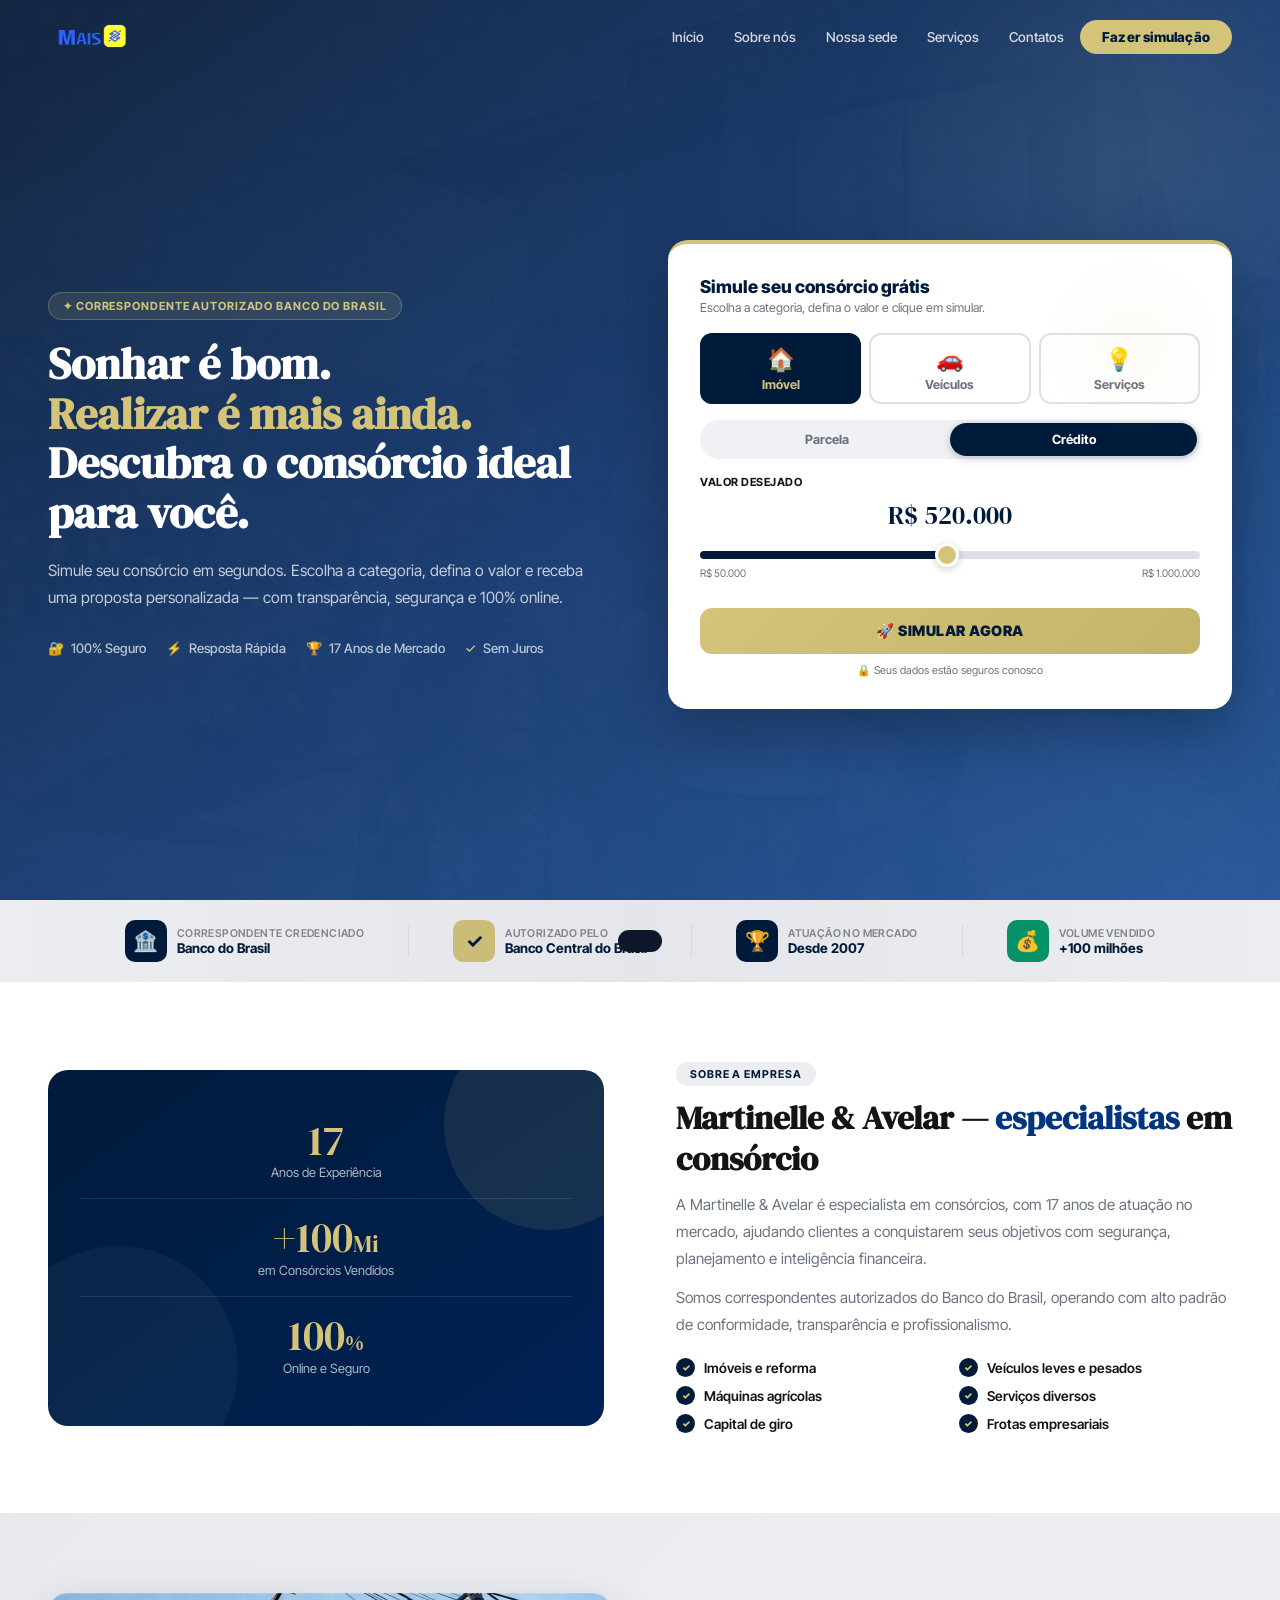
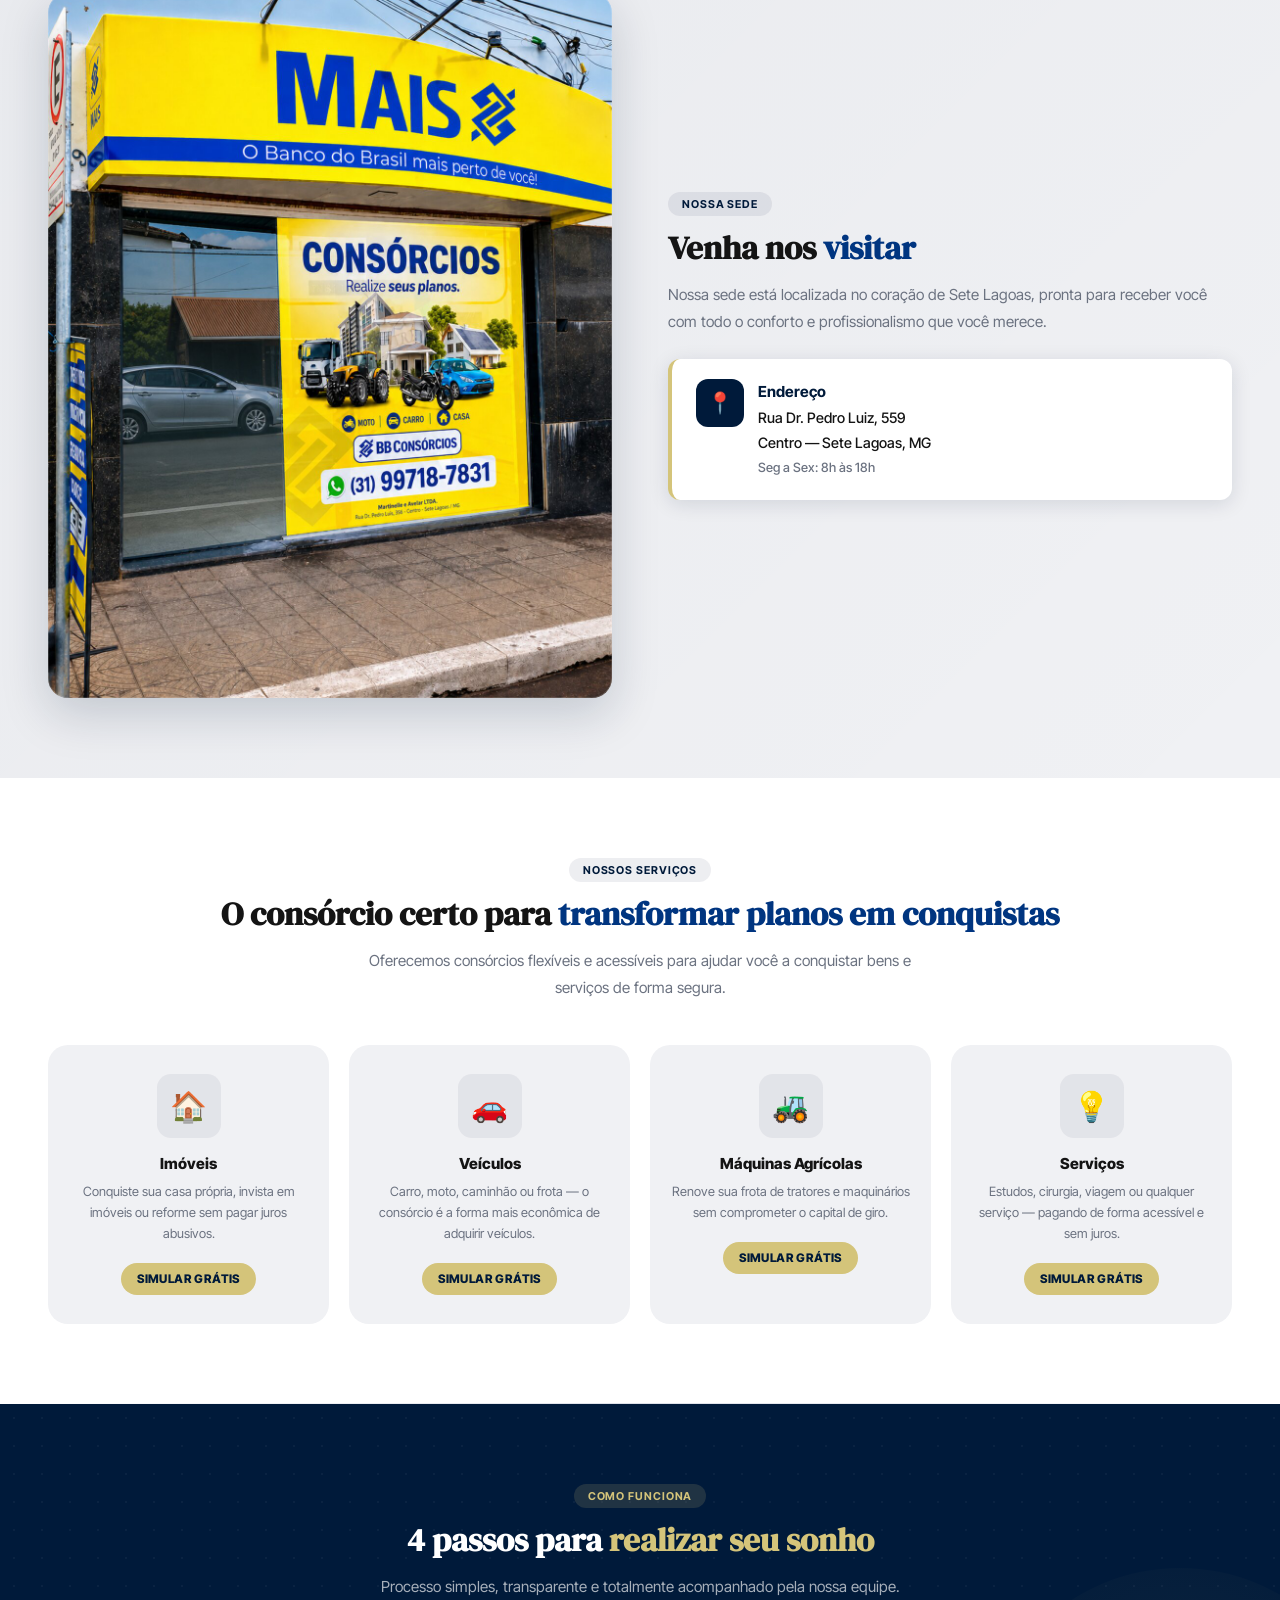
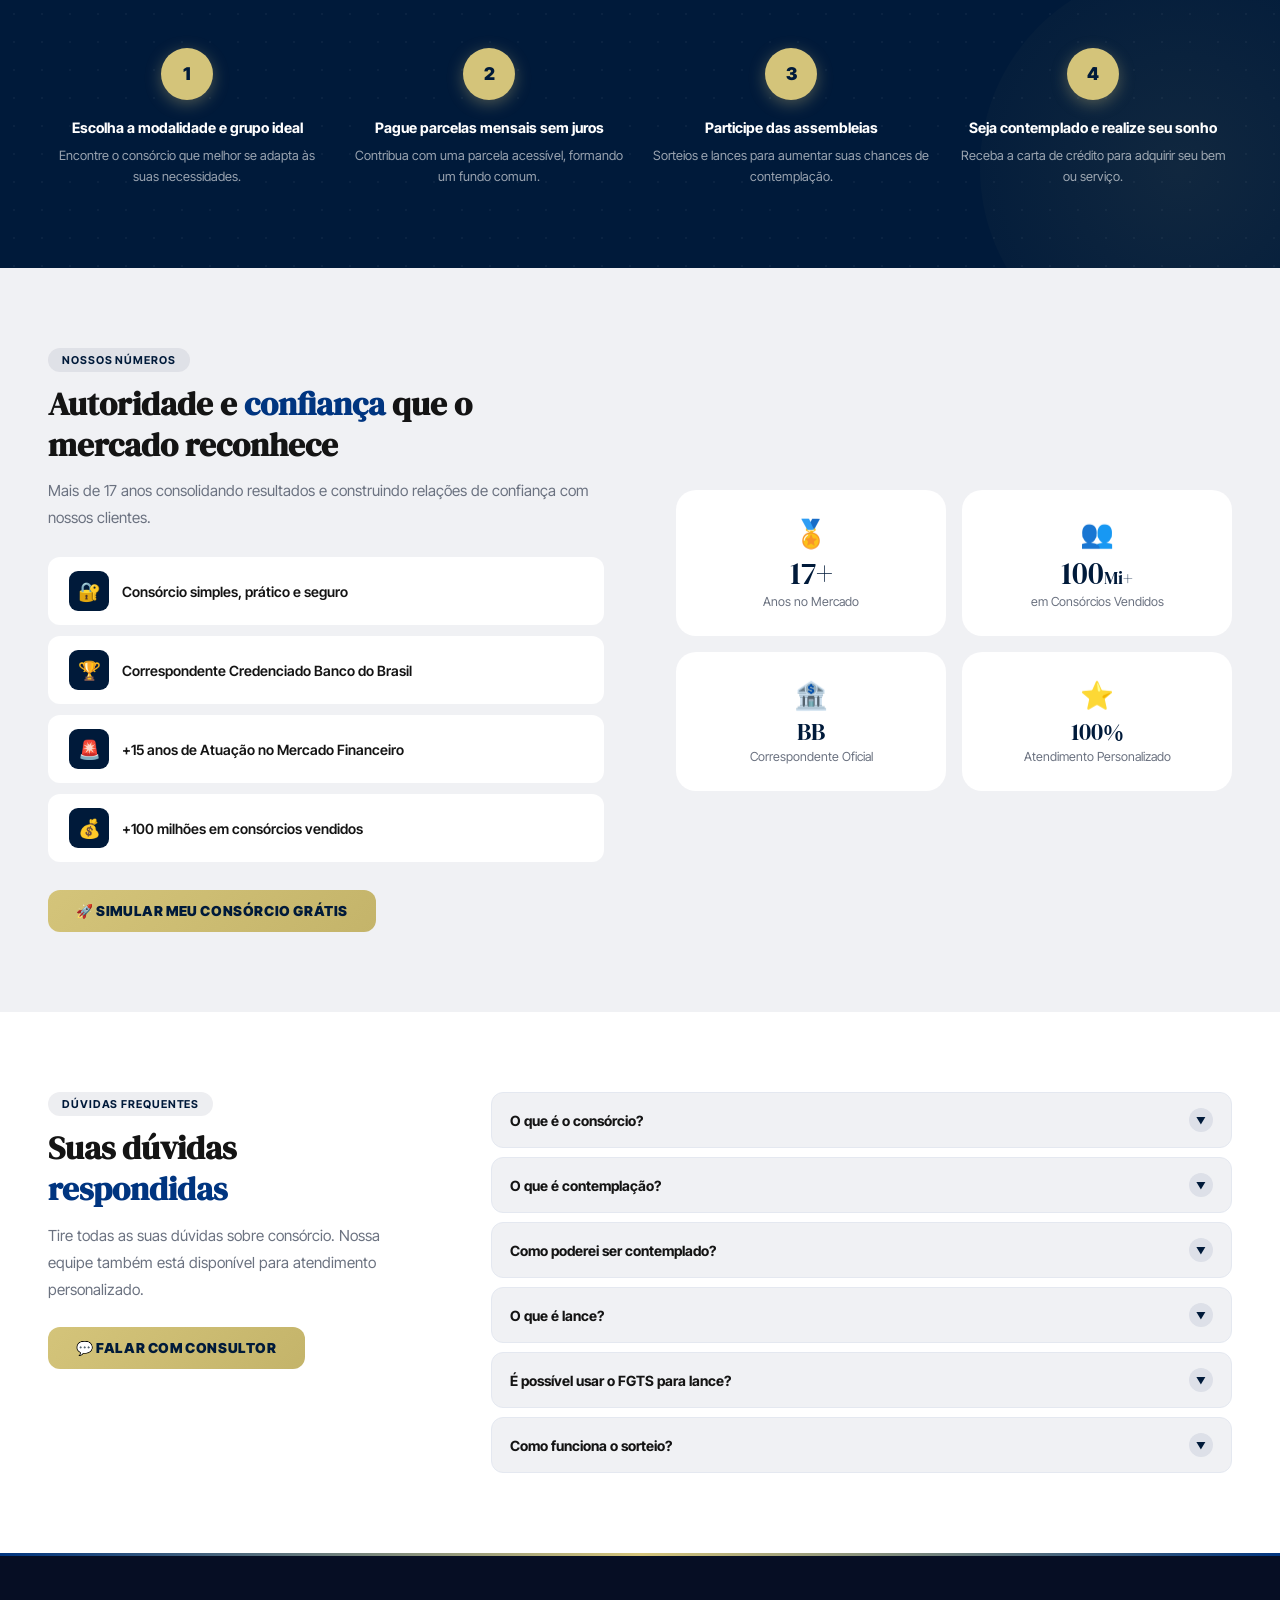
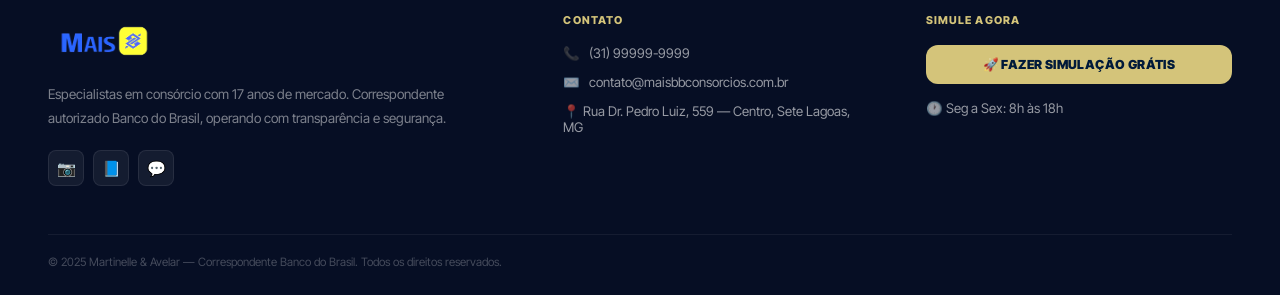
==== commit 8a3e6059: "Update index.html" ====
--- a/index.html
+++ b/index.html
@@ -139,7 +139,7 @@
     <div class="fachada-grid">
       <div class="anim from-left">
         <div class="fachada-img-wrap">
-          <img src="fachada.jpg" alt="Sede Martinelle & Avelar - Sete Lagoas MG">
+          <img src="fachada-mais-bb.jpg" alt="Sede Martinelle & Avelar - Sete Lagoas MG">
         </div>
       </div>
       <div class="fachada-info anim from-right">
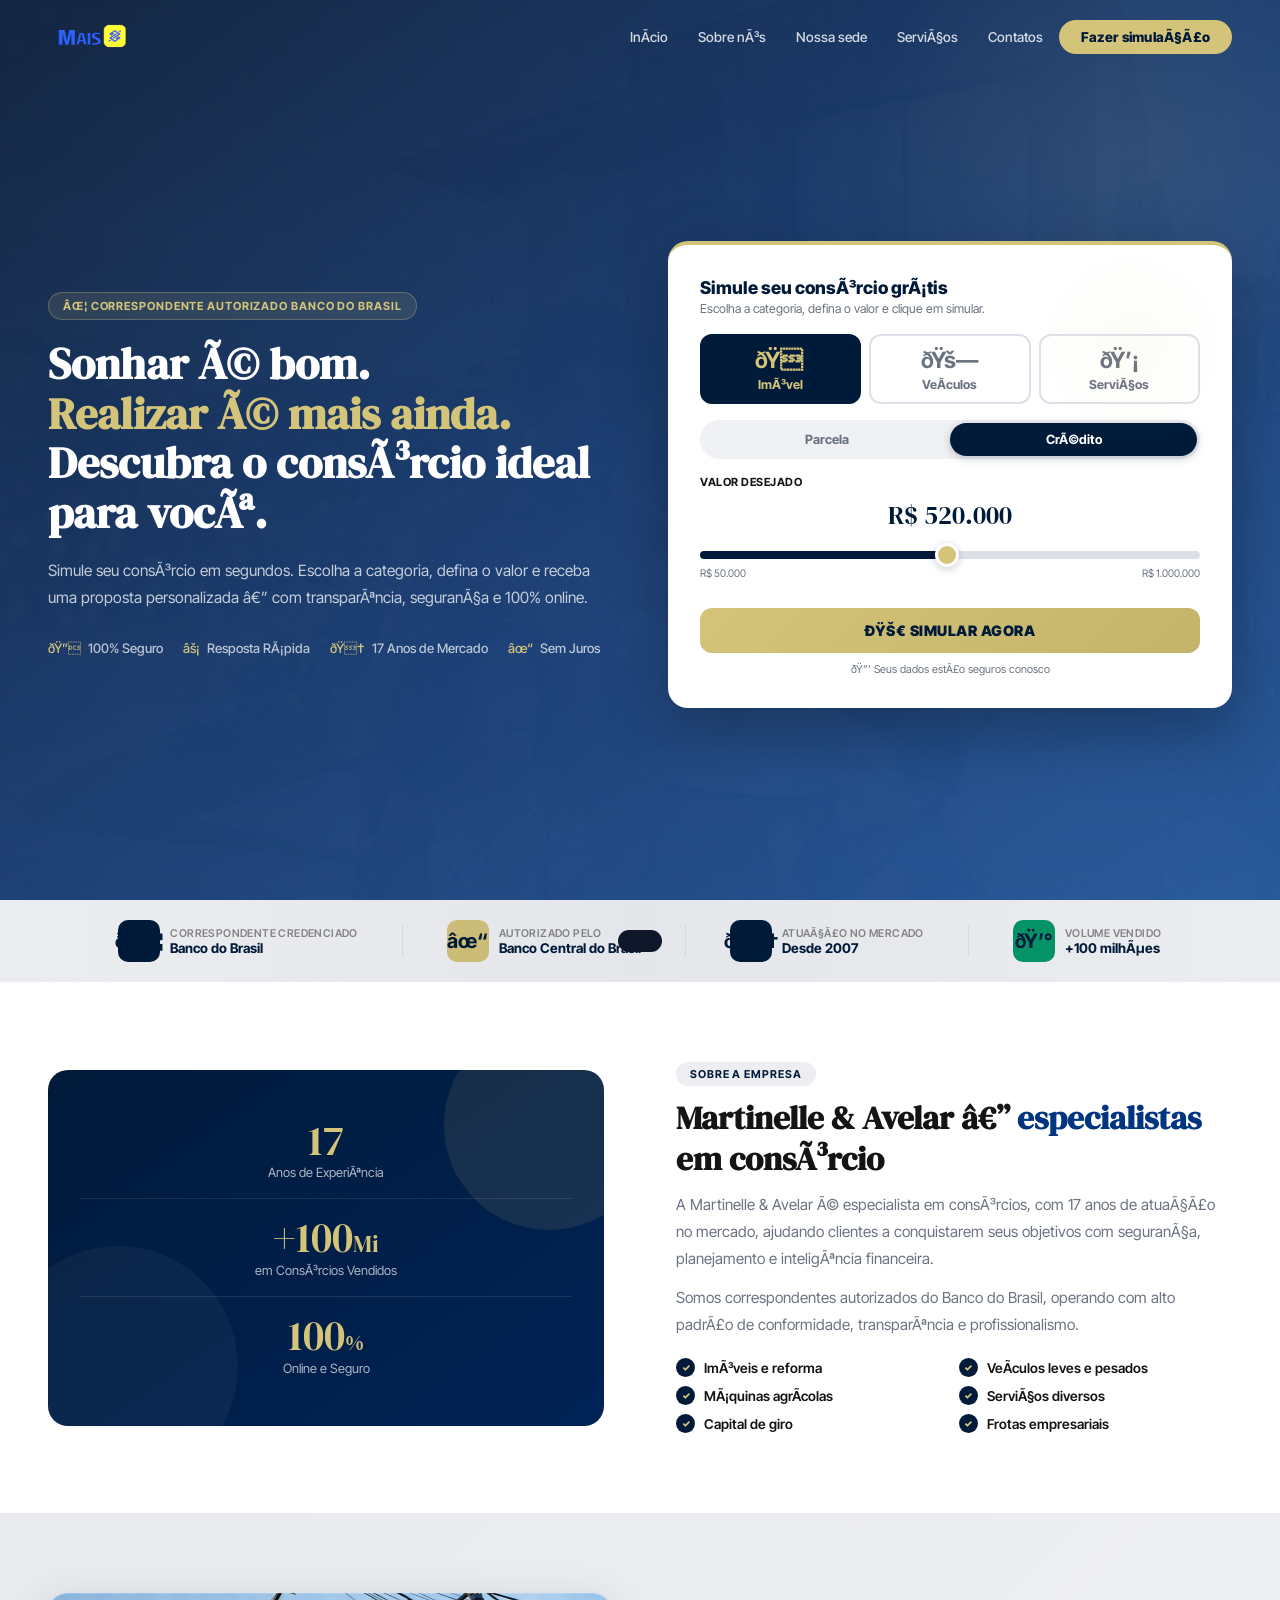
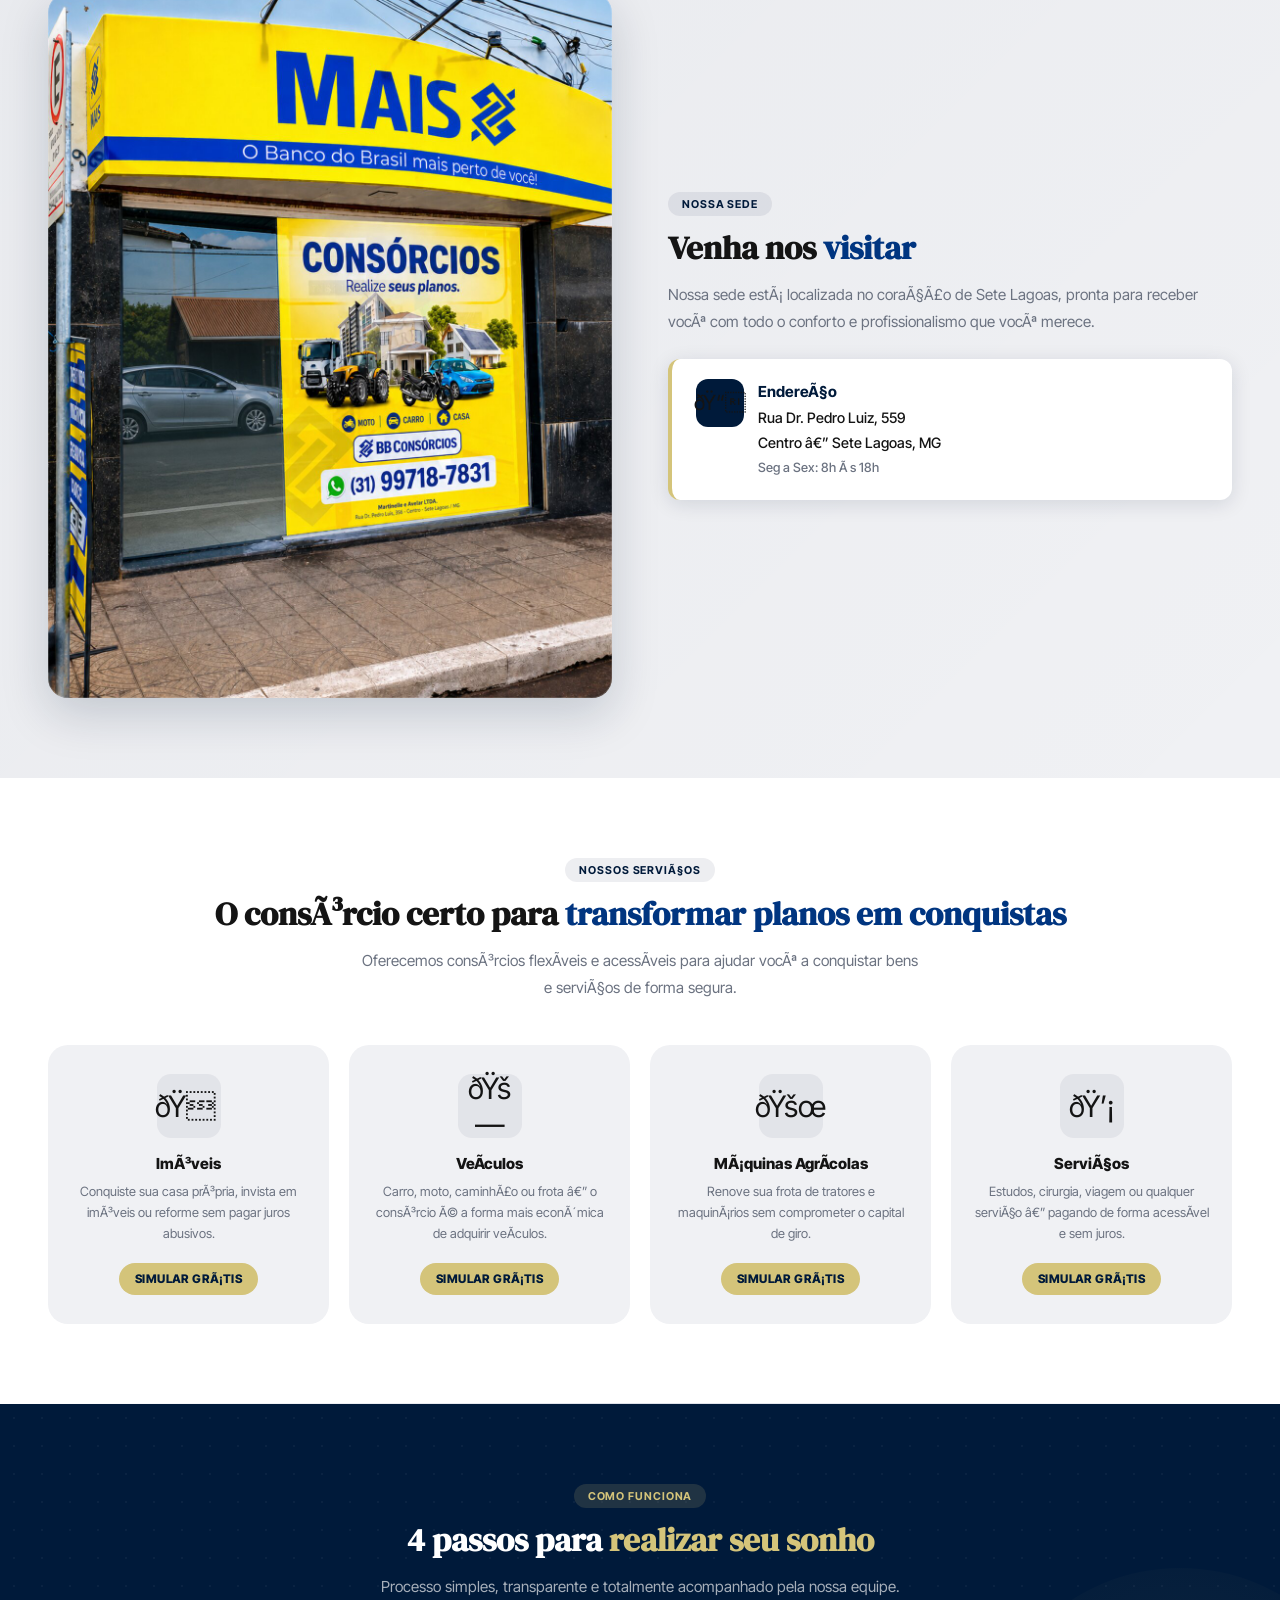
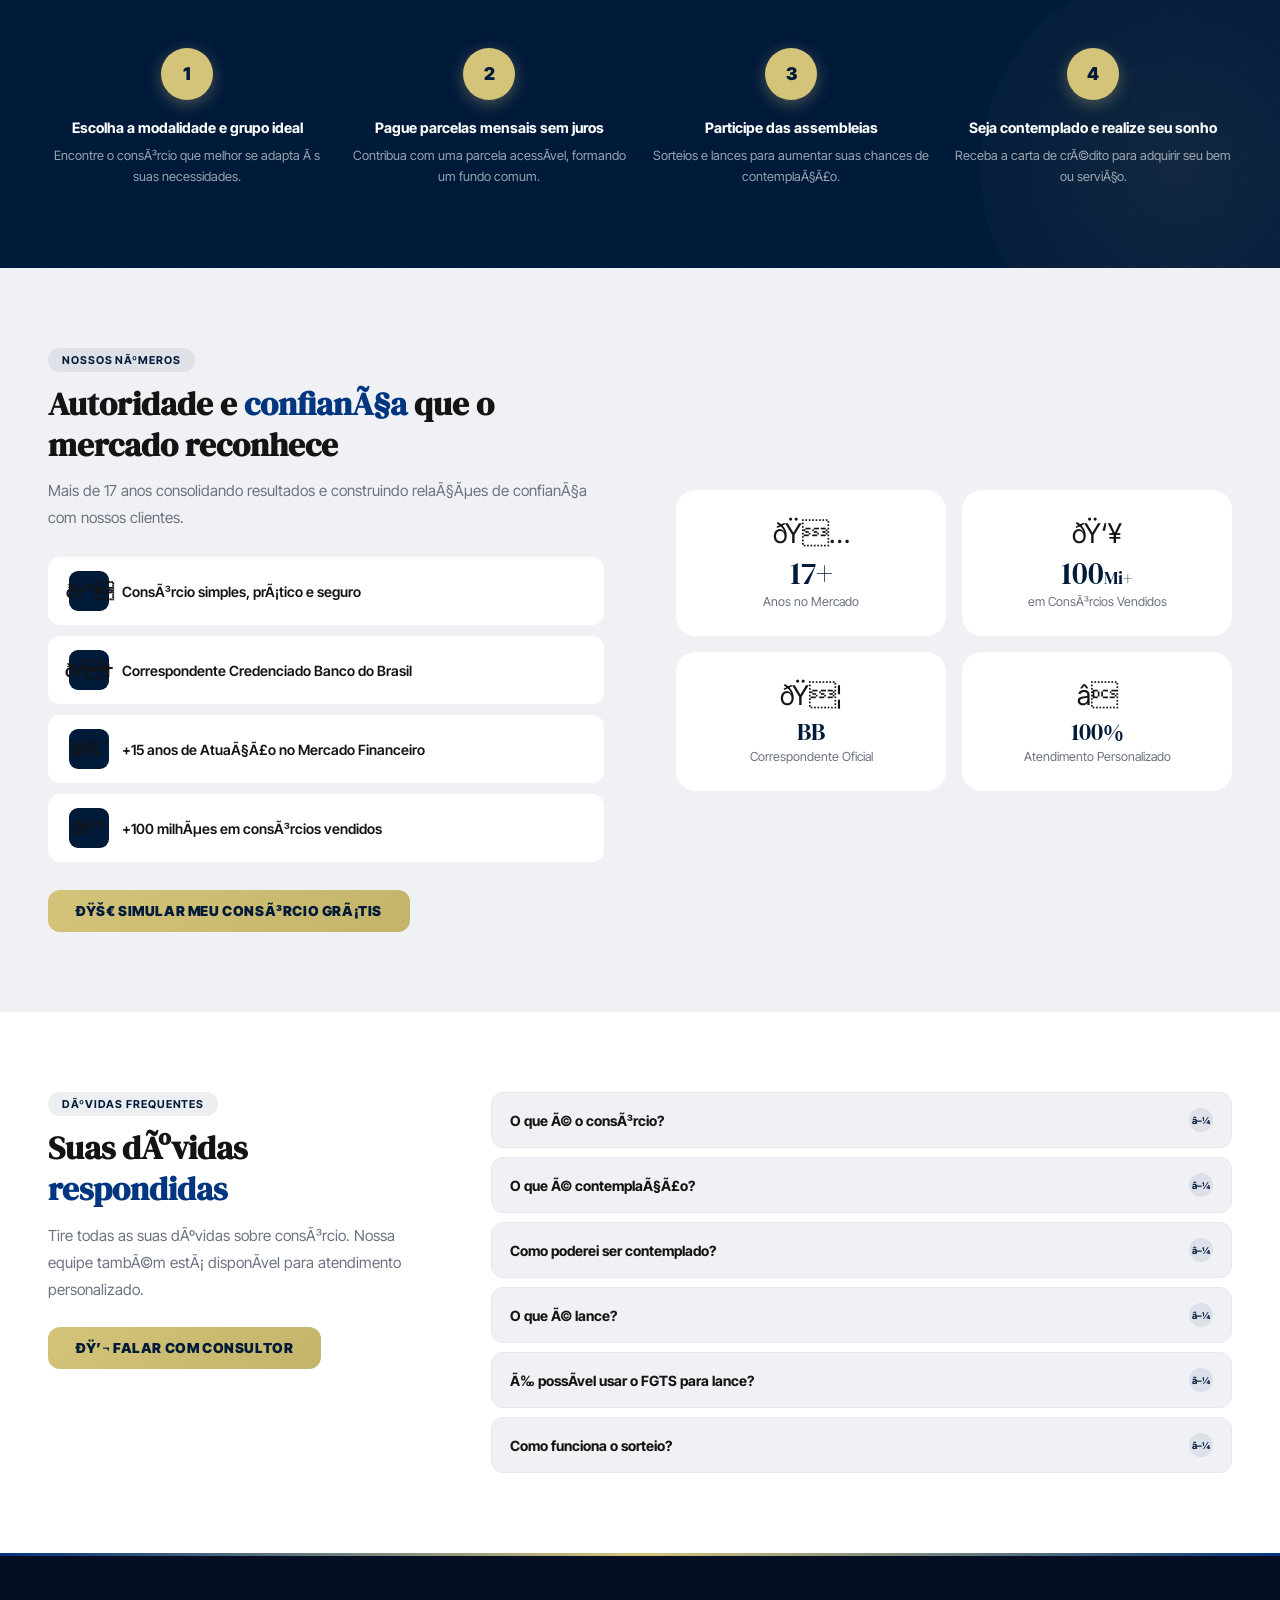
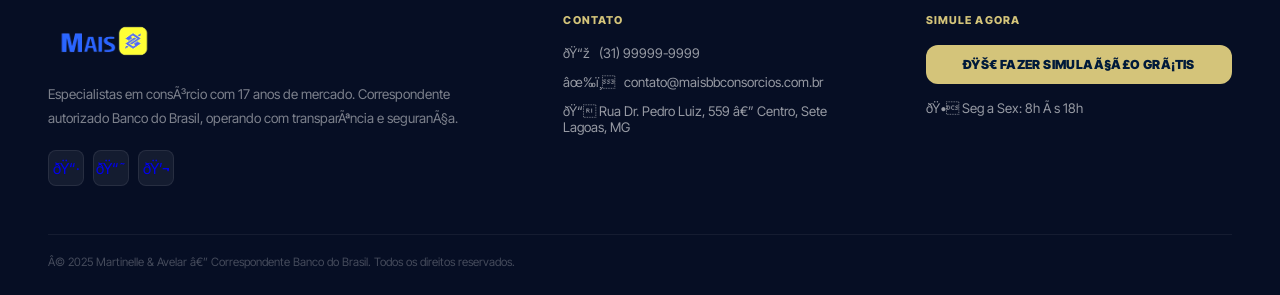
==== commit adafb60d: "Update index.html" ====
--- a/index.html
+++ b/index.html
@@ -1,6 +1,30 @@
 <!DOCTYPE html>
 <html lang="pt-br">
 <head>
+  <!-- Google Tag Manager -->
+<script>(function(w,d,s,l,i){w[l]=w[l]||[];w[l].push({'gtm.start':
+new Date().getTime(),event:'gtm.js'});var f=d.getElementsByTagName(s)[0],
+j=d.createElement(s),dl=l!='dataLayer'?'&l='+l:'';j.async=true;j.src=
+'https://www.googletagmanager.com/gtm.js?id='+i+dl;f.parentNode.insertBefore(j,f);
+})(window,document,'script','dataLayer','GTM-KLZ6Z3PJ');</script>
+<!-- End Google Tag Manager -->
+  <!-- Meta Pixel Code -->
+<script>
+!function(f,b,e,v,n,t,s)
+{if(f.fbq)return;n=f.fbq=function(){n.callMethod?
+n.callMethod.apply(n,arguments):n.queue.push(arguments)};
+if(!f._fbq)f._fbq=n;n.push=n;n.loaded=!0;n.version='2.0';
+n.queue=[];t=b.createElement(e);t.async=!0;
+t.src=v;s=b.getElementsByTagName(e)[0];
+s.parentNode.insertBefore(t,s)}(window, document,'script',
+'https://connect.facebook.net/en_US/fbevents.js');
+fbq('init', '2531409233673374');
+fbq('track', 'PageView');
+</script>
+<noscript><img height="1" width="1" style="display:none"
+src="https://www.facebook.com/tr?id=2531409233673374&ev=PageView&noscript=1"
+/></noscript>
+<!-- End Meta Pixel Code -->
   <meta charset="UTF-8">
   <meta name="viewport" content="width=device-width, initial-scale=1.0, maximum-scale=1.0">
   <title>MAIS BB Consórcios | Martinelle & Avelar – Correspondente Banco do Brasil</title>
@@ -11,6 +35,10 @@
   <link rel="stylesheet" href="styles.css">
 </head>
 <body>
+  <!-- Google Tag Manager (noscript) -->
+<noscript><iframe src="https://www.googletagmanager.com/ns.html?id=GTM-KLZ6Z3PJ"
+height="0" width="0" style="display:none;visibility:hidden"></iframe></noscript>
+<!-- End Google Tag Manager (noscript) -->
 
 <!-- NAV -->
 <nav id="navbar">
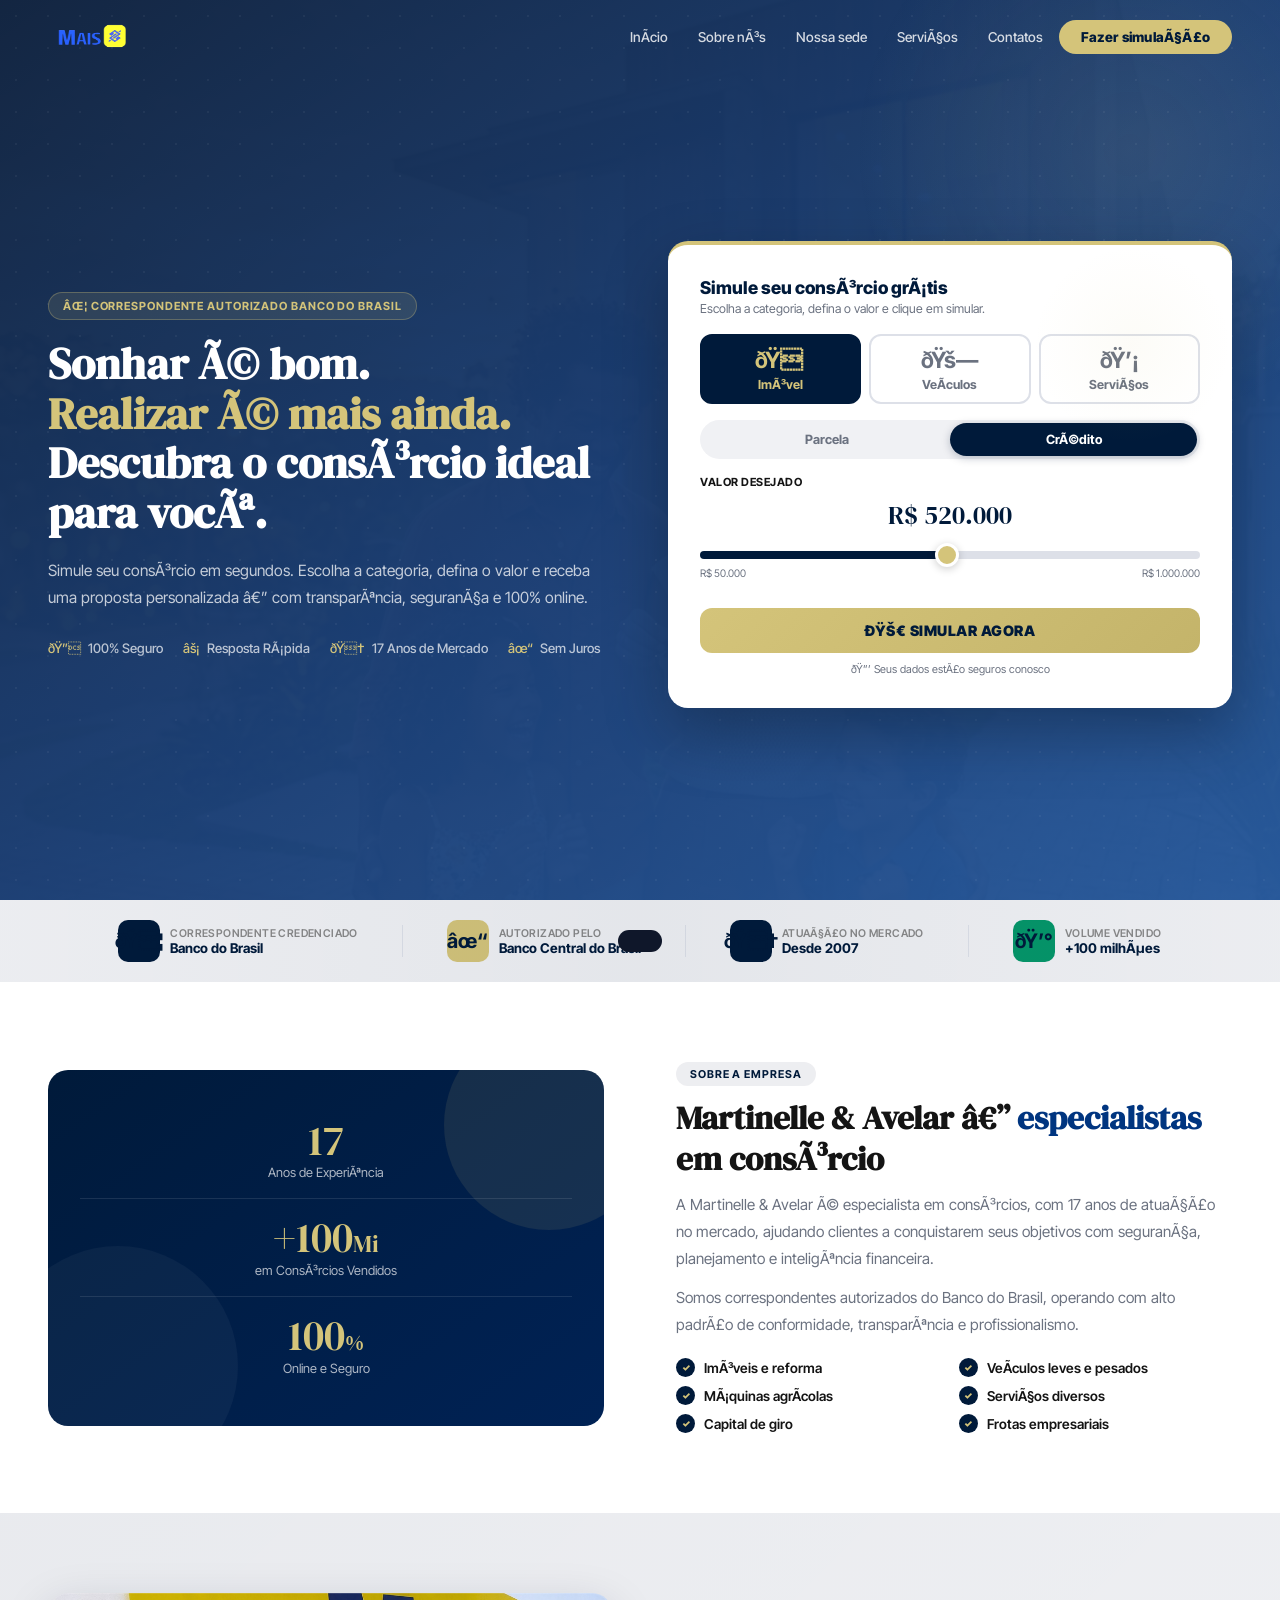
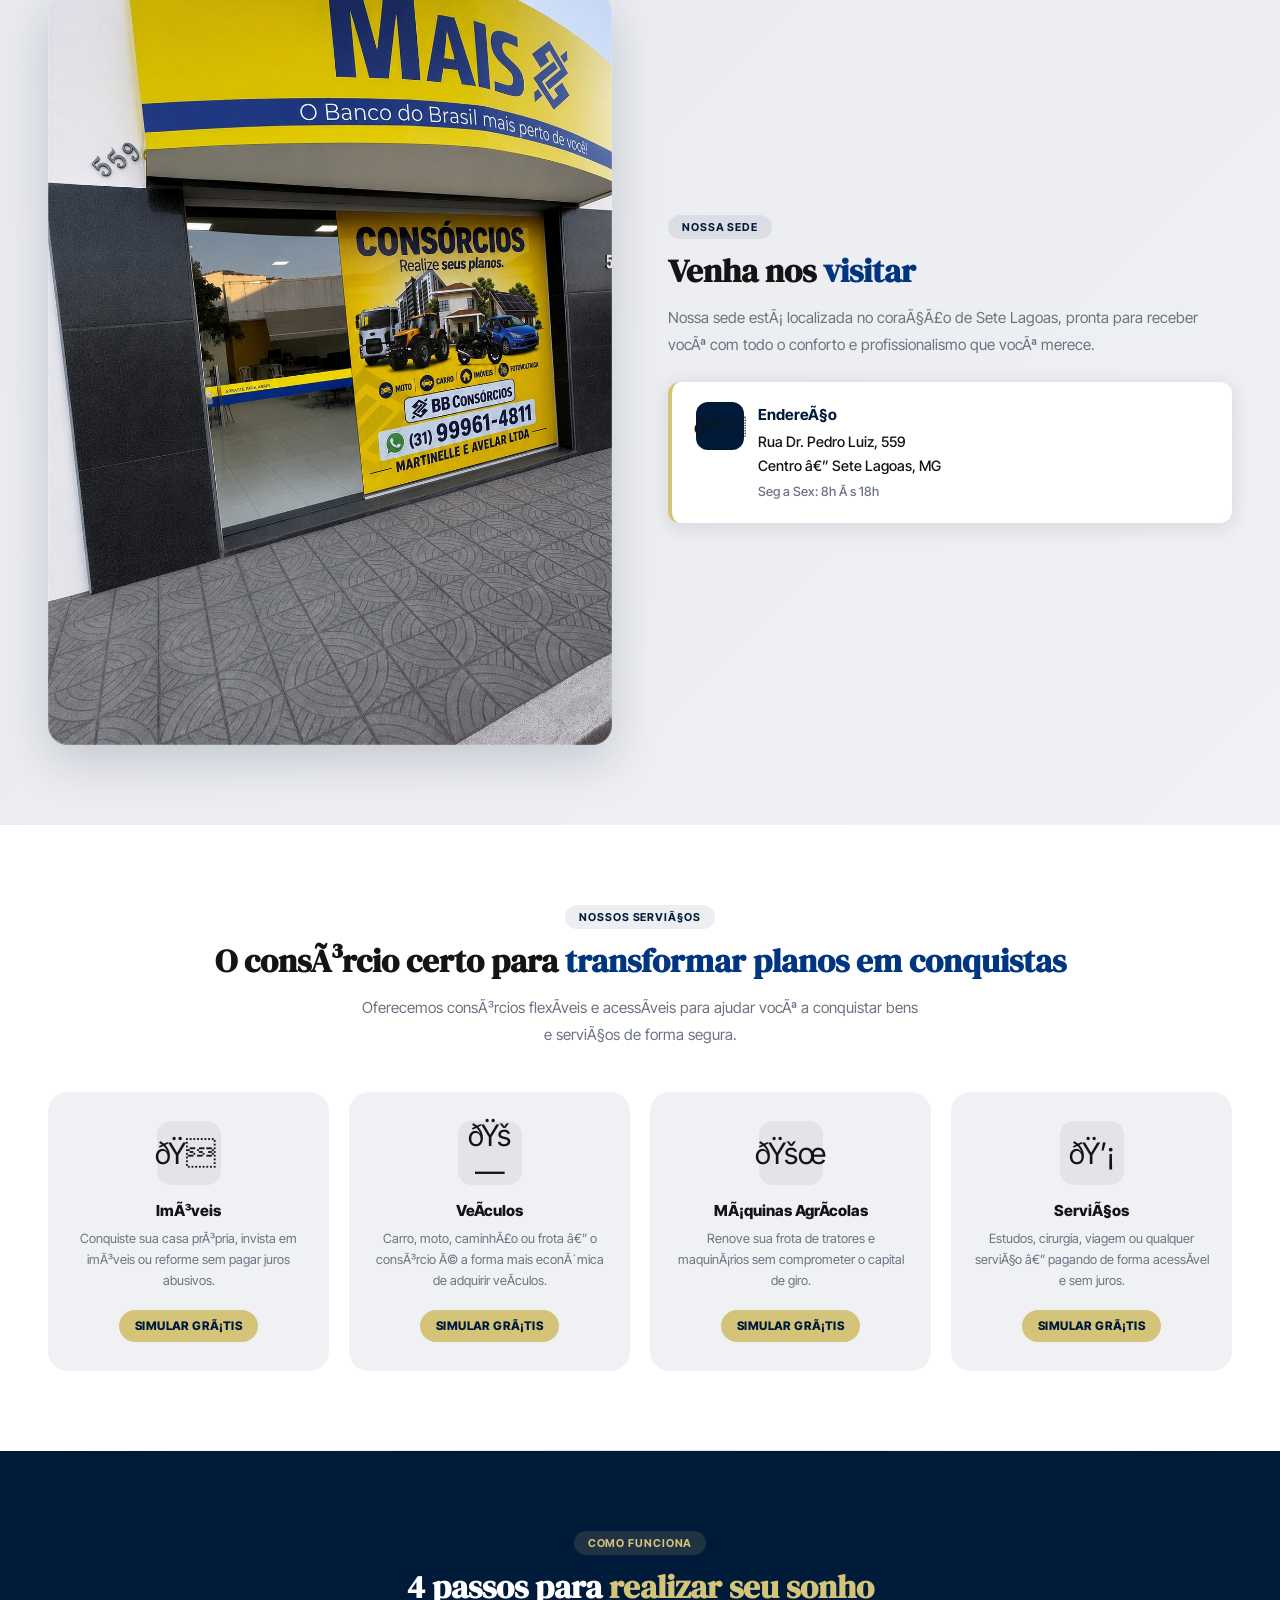
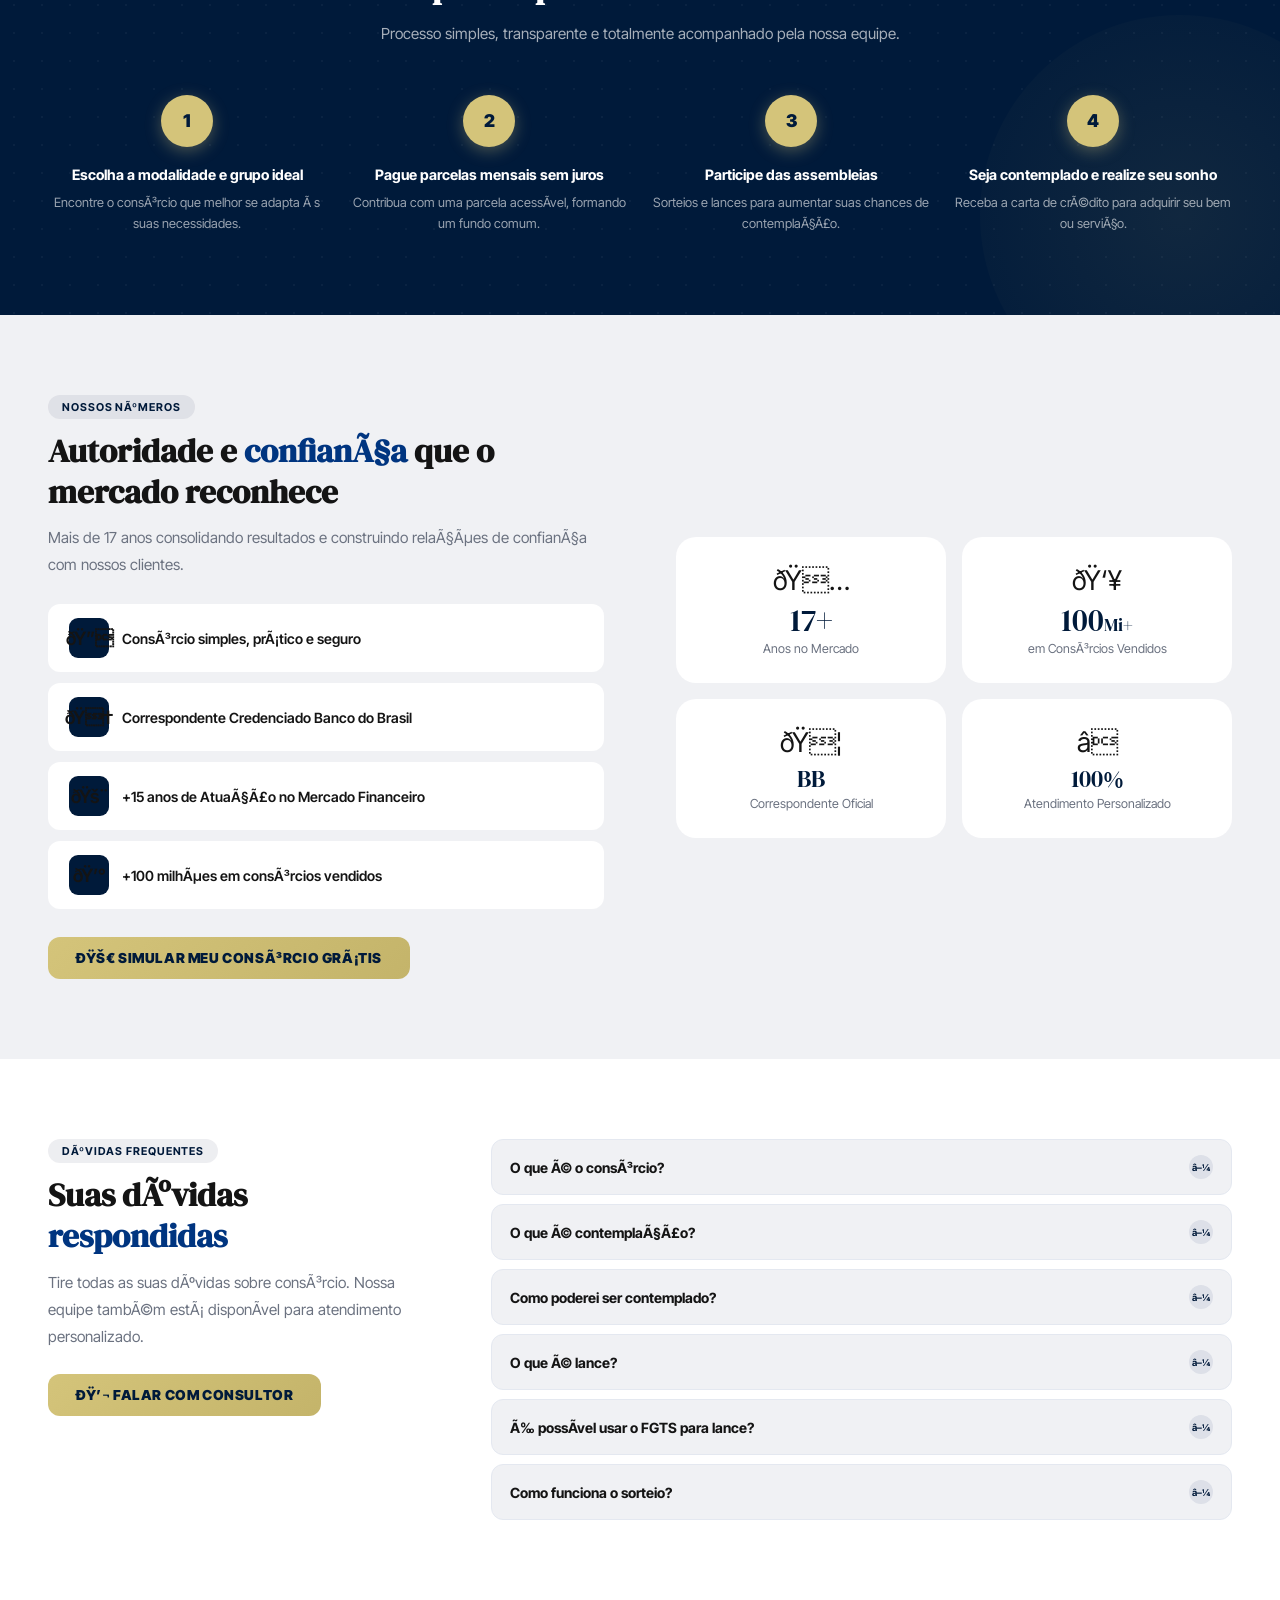
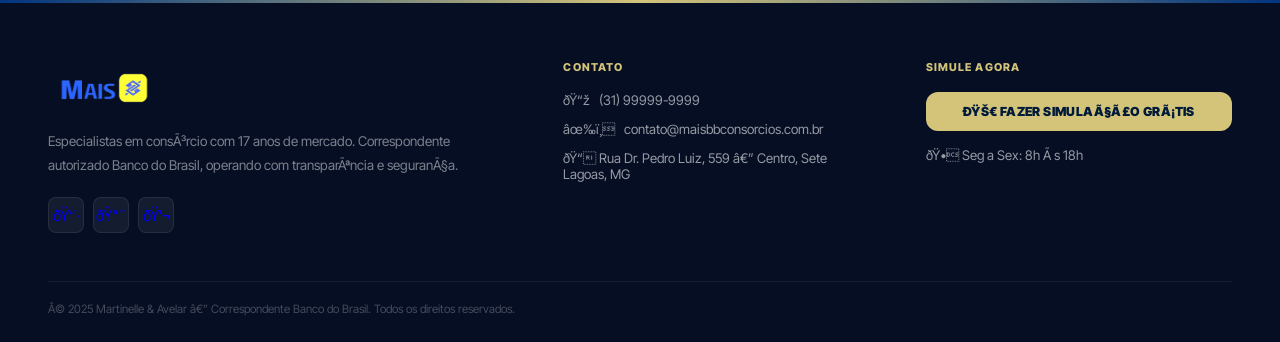
==== commit e2858a0c: "Update index.html" ====
--- a/index.html
+++ b/index.html
@@ -167,7 +167,7 @@
     <div class="fachada-grid">
       <div class="anim from-left">
         <div class="fachada-img-wrap">
-          <img src="fachada-mais-bb.jpg" alt="Sede Martinelle & Avelar - Sete Lagoas MG">
+          <img src="fachada-mais-bb.jpeg" alt="Sede Martinelle & Avelar - Sete Lagoas MG">
         </div>
       </div>
       <div class="fachada-info anim from-right">
